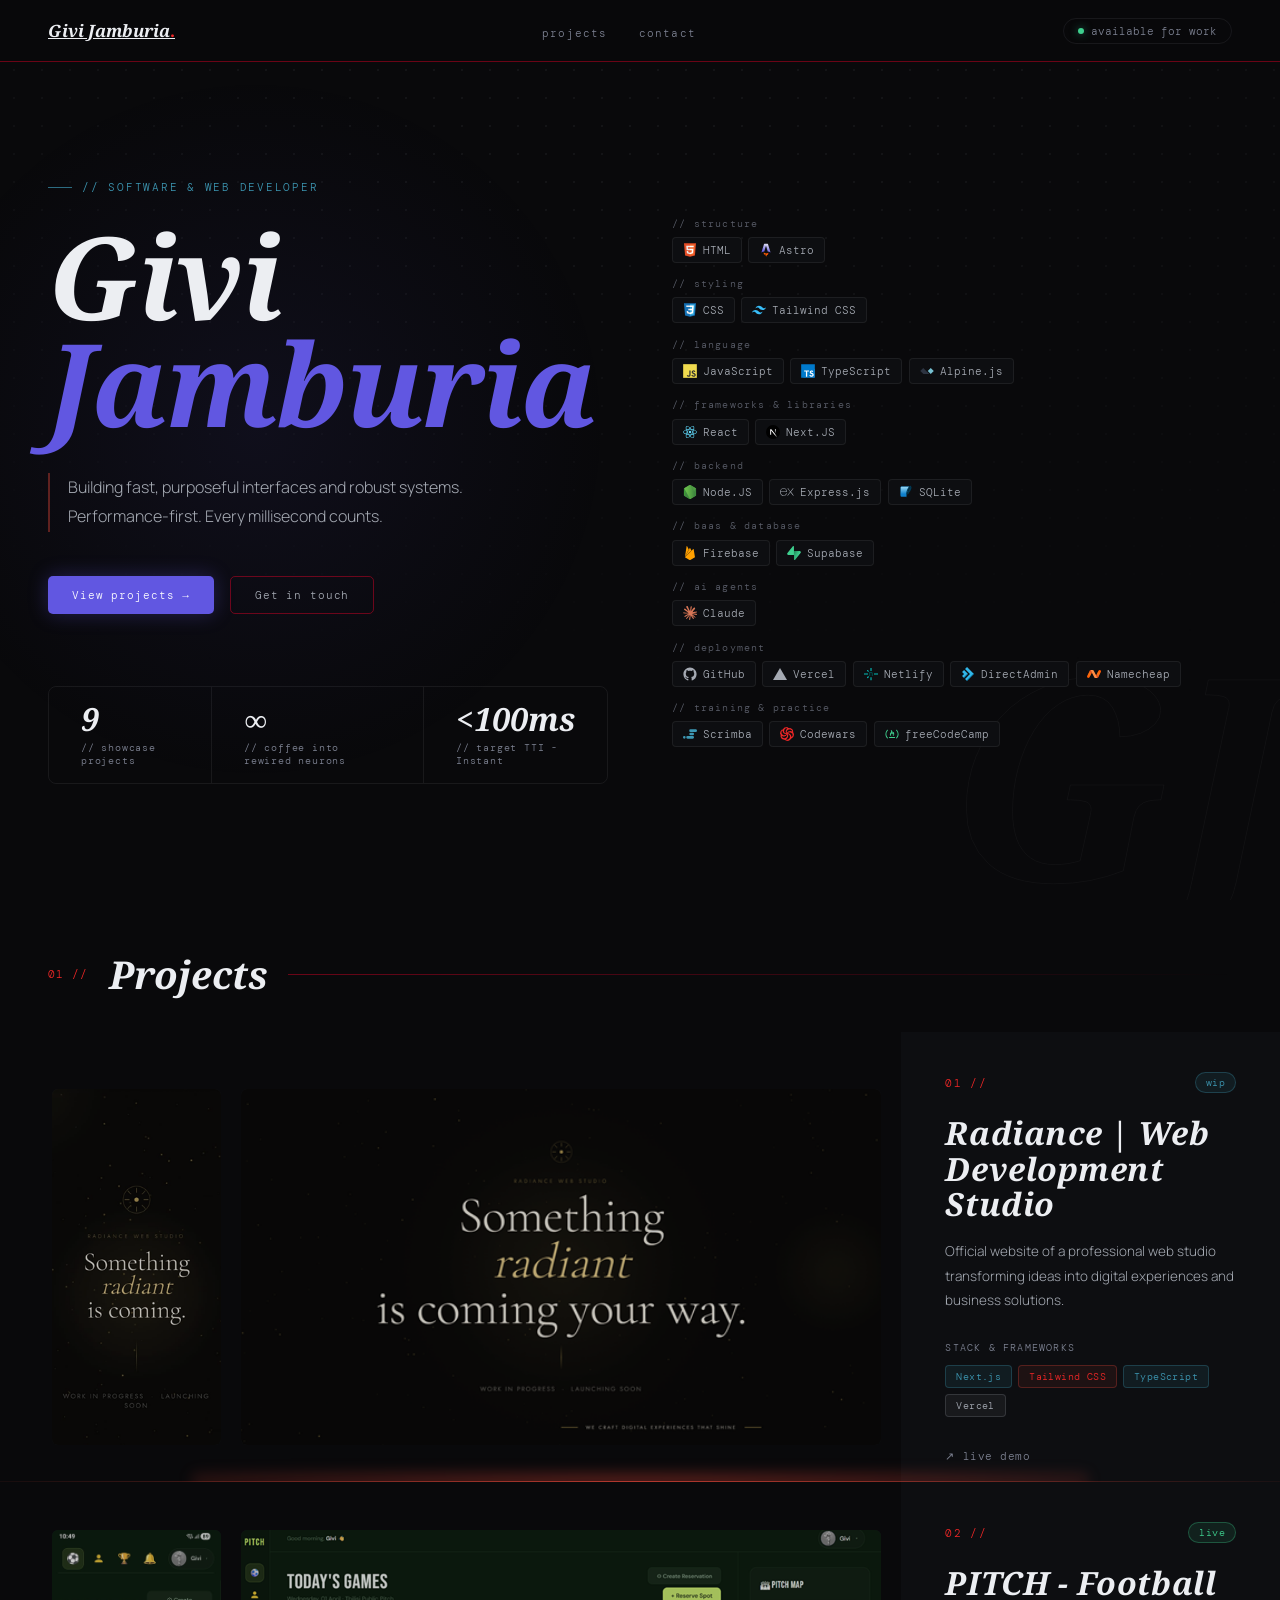
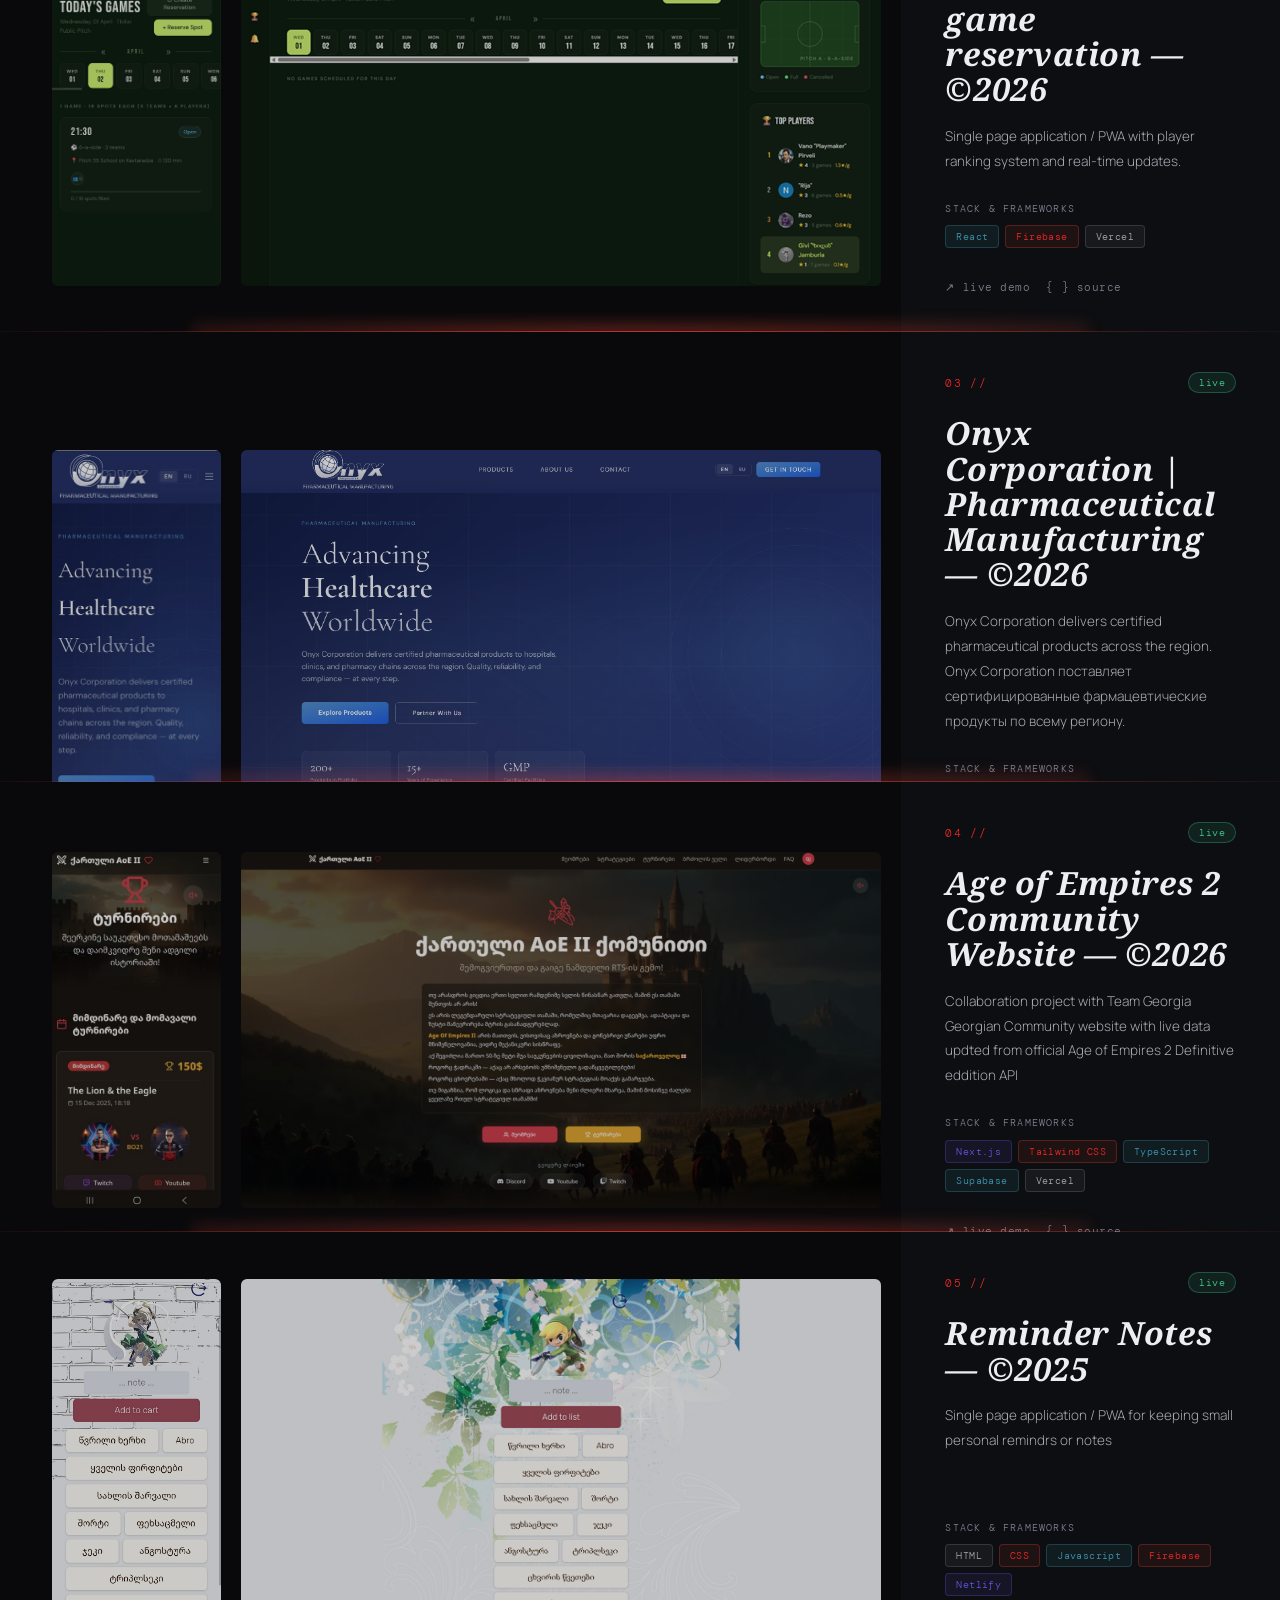
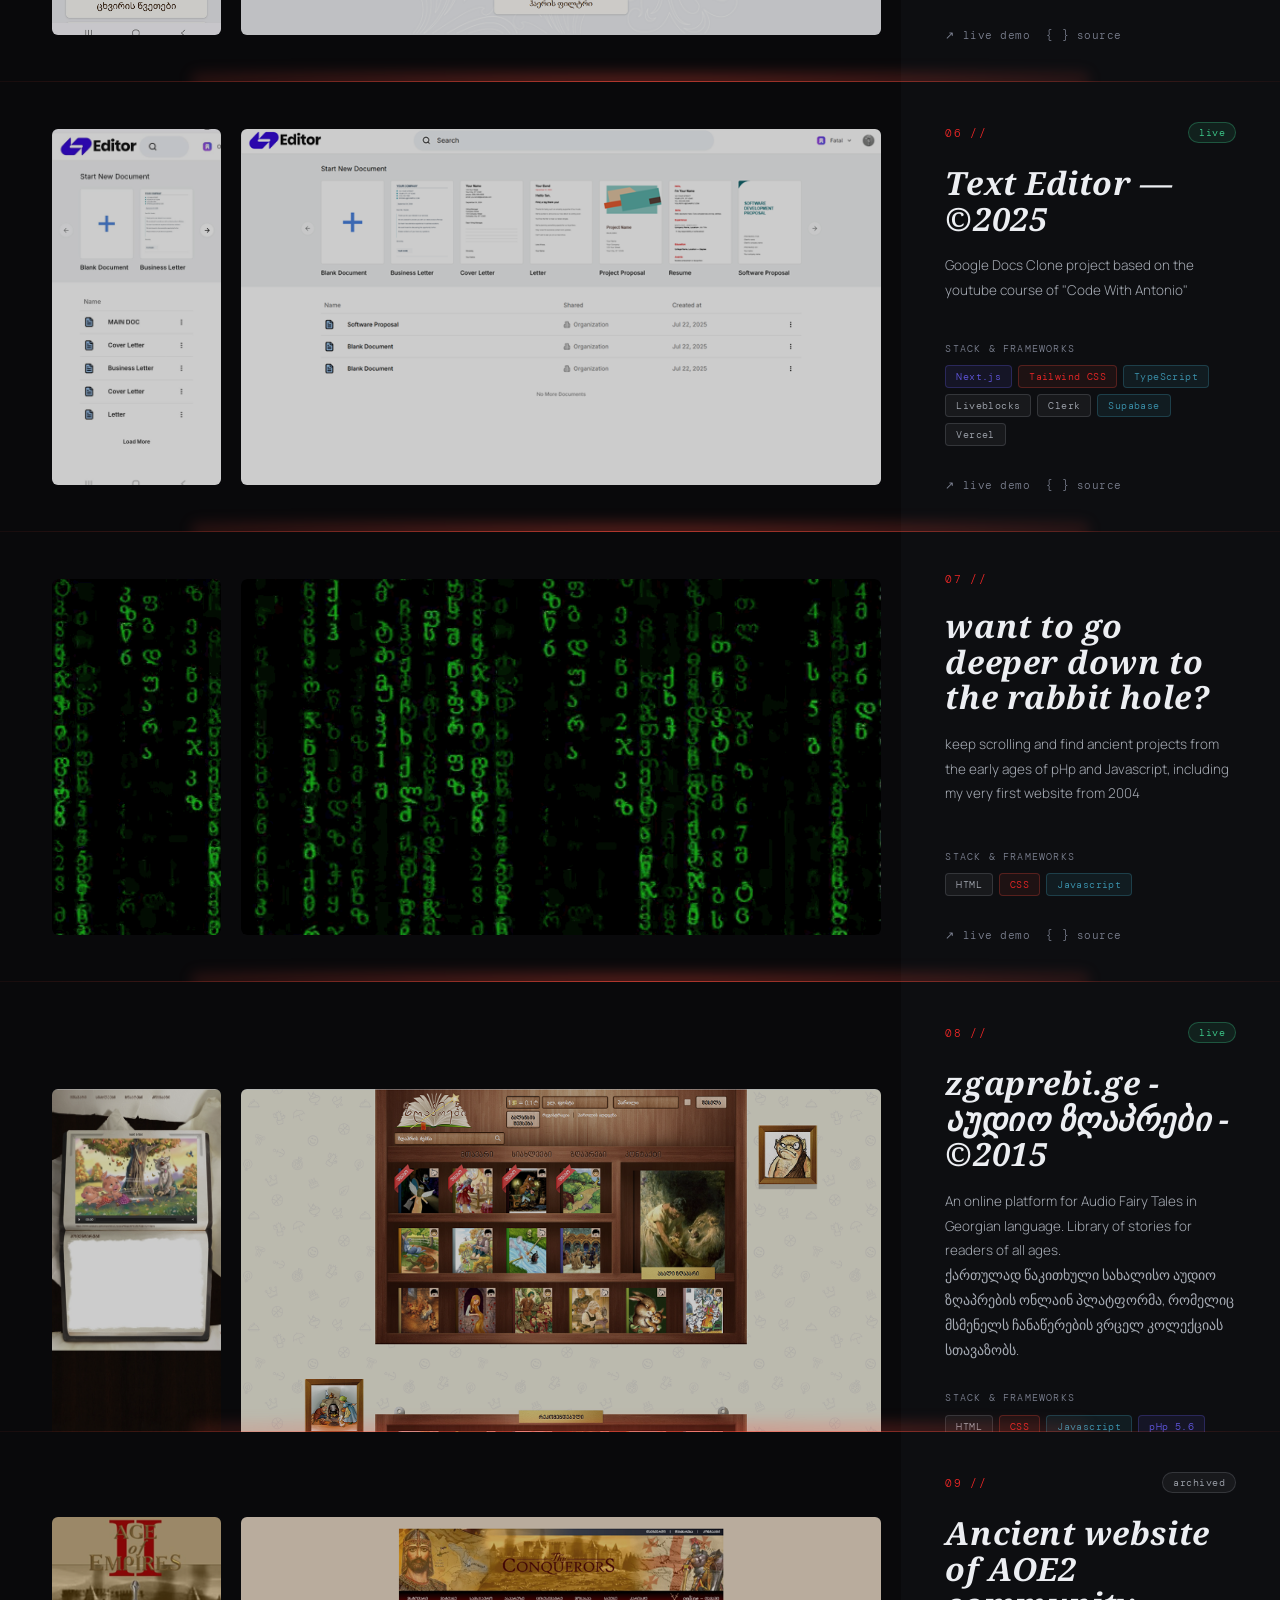
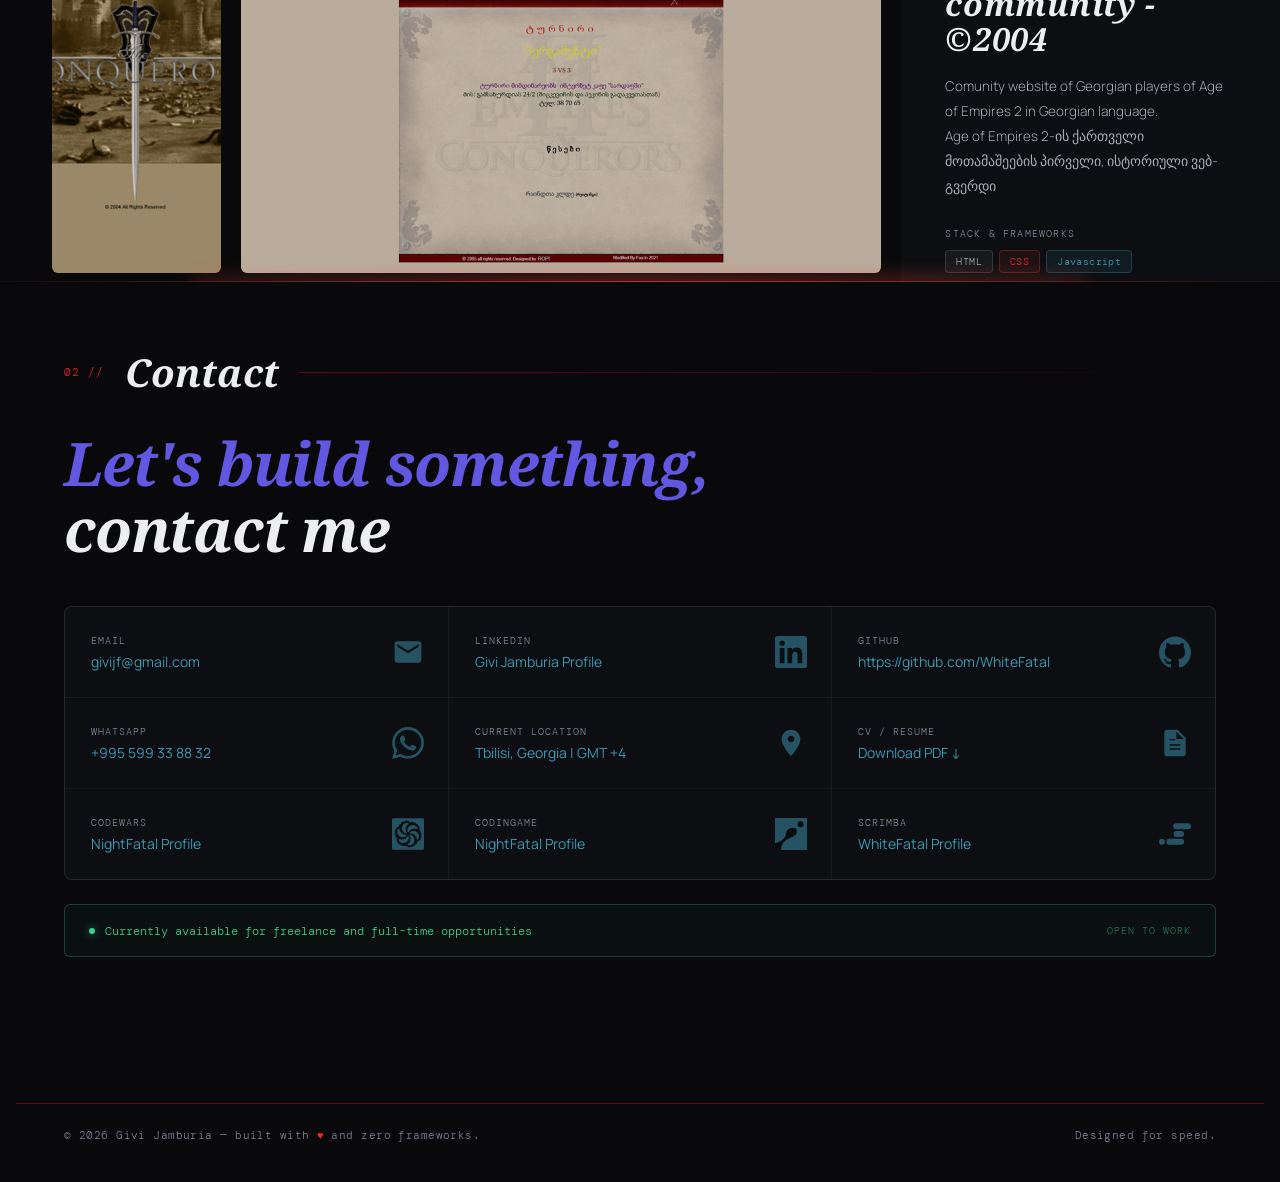
==== index.html @ eef5ac4a "Fix: change CV .PDF download link" ====
<!doctype html>
<html lang="en">
  <head>
    <meta charset="UTF-8" />
    <meta name="viewport" content="width=device-width, initial-scale=1.0" />
    <title>Givi Jamburia — Developer</title>
    <link rel="icon" href="icons/favicon.png?v=2" type="image/png" />
    <link rel="preconnect" href="https://fonts.googleapis.com" />
    <link rel="preconnect" href="https://fonts.gstatic.com" crossorigin />
    <link
      href="https://fonts.googleapis.com/css2?family=Droid+Serif:ital,wght@0,700;1,700&family=Manrope:wght@300;400;500&family=DM+Mono:wght@400;500&display=swap"
      rel="stylesheet"
    />
    <link rel="stylesheet" href="base.css" />
    <link rel="stylesheet" href="layout.css" />
    <link rel="stylesheet" href="projects.css" />
    <link rel="stylesheet" href="skills.css" />
    <script src="index.js" defer></script>
  </head>
  <body>
    <!-- ─── NAV ──────────────────────────────────────────── -->
    <nav>
      <a href="#" class="nav-logo">Givi Jamburia<em>.</em></a>
      <ul>
        <li><a href="#projects">projects</a></li>
        <li><a href="#contact">contact</a></li>
      </ul>
      <div class="nav-pill">
        <div class="dot"></div>
        available for work
      </div>
    </nav>

    <!-- ─── HERO ─────────────────────────────────────────── -->
    <div class="hero">
      <div class="hero-bg-text" aria-hidden="true">GJ</div>

      <!-- Left column: all original hero content unchanged -->
      <div class="hero-content">
        <p class="hero-eyebrow">// software &amp; web developer</p>
        <h1 class="hero-name">
          Givi<br /><span class="hero-name-line2">Jamburia</span>
        </h1>
        <p class="hero-sub">
          Building fast, purposeful interfaces and robust systems.<br />Performance-first.
          Every millisecond counts.
        </p>
        <div class="hero-actions">
          <a href="#projects" class="btn btn-primary">View projects →</a>
          <a href="#contact" class="btn btn-outline">Get in touch</a>
        </div>
        <div class="hero-metrics">
          <div class="metric-item">
            <div class="metric-val" id="proj-count">0</div>
            <div class="metric-lbl">// showcase projects</div>
          </div>
          <div class="metric-item">
            <div class="metric-val">∞</div>
            <div class="metric-lbl">// coffee into rewired neurons</div>
          </div>
          <div class="metric-item">
            <div class="metric-val">&lt;100ms</div>
            <div class="metric-lbl">// target TTI - Instant</div>
          </div>
        </div>
      </div>

      <!-- ─── HERO SKILLS PANEL ────────────────────────────── -->
      <!-- Right column on desktop, below hero-content on mobile -->
      <div class="hero-skills" aria-label="Tech stack">
        <!-- Structure -->
        <div class="skills-group">
          <span class="skills-group-label">// structure</span>
          <div class="skills-row">
            <a
              href="https://developer.mozilla.org/en-US/docs/Web/HTML"
              target="_blank"
              class="skill-tag"
            >
              <img
                src="icons/skills/html5-original.svg"
                alt="HTML"
                class="skill-icon"
              />HTML
            </a>
            <a href="https://astro.build" target="_blank" class="skill-tag">
              <img
                src="icons/skills/astro-original.svg"
                alt="Astro"
                class="skill-icon"
              />Astro
            </a>
          </div>
        </div>

        <!-- Styling -->
        <div class="skills-group">
          <span class="skills-group-label">// styling</span>
          <div class="skills-row">
            <a
              href="https://developer.mozilla.org/en-US/docs/Web/CSS"
              target="_blank"
              class="skill-tag"
            >
              <img
                src="icons/skills/css3-original.svg"
                alt="CSS"
                class="skill-icon"
              />CSS
            </a>
            <a href="https://tailwindcss.com" target="_blank" class="skill-tag">
              <img
                src="icons/skills/tailwindcss-original.svg"
                alt="Tailwind CSS"
                class="skill-icon"
              />Tailwind CSS
            </a>
          </div>
        </div>

        <!-- Language -->
        <div class="skills-group">
          <span class="skills-group-label">// language</span>
          <div class="skills-row">
            <a
              href="https://developer.mozilla.org/en-US/docs/Web/JavaScript"
              target="_blank"
              class="skill-tag"
            >
              <img
                src="icons/skills/javascript-original.svg"
                alt="JavaScript"
                class="skill-icon"
              />JavaScript
            </a>
            <a
              href="https://www.typescriptlang.org"
              target="_blank"
              class="skill-tag"
            >
              <img
                src="icons/skills/typescript-original.svg"
                alt="TypeScript"
                class="skill-icon"
              />TypeScript
            </a>
            <a href="https://alpinejs.dev" target="_blank" class="skill-tag">
              <img
                src="icons/skills/alpinejs-original.svg"
                alt="Alpine.js"
                class="skill-icon"
              />Alpine.js
            </a>
          </div>
        </div>

        <!-- Frameworks & Libraries -->
        <div class="skills-group">
          <span class="skills-group-label">// frameworks &amp; libraries</span>
          <div class="skills-row">
            <a href="https://react.dev" target="_blank" class="skill-tag">
              <img
                src="icons/skills/react-original.svg"
                alt="React"
                class="skill-icon"
              />React
            </a>
            <a href="https://nextjs.org" target="_blank" class="skill-tag">
              <img
                src="icons/skills/nextjs-original.svg"
                alt="Next.JS"
                class="skill-icon"
              />Next.JS
            </a>
          </div>
        </div>

        <!-- Backend -->
        <div class="skills-group">
          <span class="skills-group-label">// backend</span>
          <div class="skills-row">
            <a href="https://nodejs.org" target="_blank" class="skill-tag">
              <img
                src="icons/skills/nodejs-original.svg"
                alt="Node.JS"
                class="skill-icon"
              />Node.JS
            </a>
            <a href="https://expressjs.com" target="_blank" class="skill-tag">
              <img
                src="icons/skills/express-original.svg"
                alt="Express.js"
                class="skill-icon"
              />Express.js
            </a>
            <a
              href="https://sqlite.org/index.html"
              target="_blank"
              class="skill-tag"
            >
              <img
                src="icons/skills/sqlite-original.svg"
                alt="SQLite"
                class="skill-icon"
              />SQLite
            </a>
          </div>
        </div>

        <!-- BaaS / Database -->
        <div class="skills-group">
          <span class="skills-group-label">// baas &amp; database</span>
          <div class="skills-row">
            <a
              href="https://firebase.google.com"
              target="_blank"
              class="skill-tag"
            >
              <img
                src="icons/skills/firebase-plain.svg"
                alt="Firebase"
                class="skill-icon"
              />Firebase
            </a>
            <a href="https://supabase.com" target="_blank" class="skill-tag">
              <img
                src="icons/skills/supabase-original.svg"
                alt="Supabase"
                class="skill-icon"
              />Supabase
            </a>
          </div>
        </div>

        <!-- AI Agents -->
        <div class="skills-group">
          <span class="skills-group-label">// ai agents</span>
          <div class="skills-row">
            <a
              href="https://www.anthropic.com/claude"
              target="_blank"
              class="skill-tag"
            >
              <img
                src="icons/skills/claude-original.svg"
                alt="Claude"
                class="skill-icon"
              />Claude
            </a>
          </div>
        </div>

        <!-- Deployment -->
        <div class="skills-group">
          <span class="skills-group-label">// deployment</span>
          <div class="skills-row">
            <a href="https://github.com" target="_blank" class="skill-tag">
              <img
                src="icons/skills/github-original.svg"
                alt="GitHub"
                class="skill-icon"
              />GitHub
            </a>
            <a href="https://vercel.com" target="_blank" class="skill-tag">
              <img
                src="icons/skills/vercel-original.svg"
                alt="Vercel"
                class="skill-icon"
              />Vercel
            </a>
            <a href="https://www.netlify.com" target="_blank" class="skill-tag">
              <img
                src="icons/skills/netlify-original.svg"
                alt="Netlify"
                class="skill-icon"
              />Netlify
            </a>
            <a
              href="https://www.directadmin.com"
              target="_blank"
              class="skill-tag"
            >
              <img
                src="icons/skills/directadmin-original.svg"
                alt="DirectAdmin"
                class="skill-icon"
              />DirectAdmin
            </a>
            <a
              href="https://www.namecheap.com"
              target="_blank"
              class="skill-tag"
            >
              <img
                src="icons/skills/namecheap-original.svg"
                alt="Namecheap"
                class="skill-icon"
              />Namecheap
            </a>
          </div>
        </div>

        <!-- Training & Practice -->
        <div class="skills-group">
          <span class="skills-group-label">// training &amp; practice</span>
          <div class="skills-row">
            <a href="https://scrimba.com" target="_blank" class="skill-tag">
              <img
                src="icons/skills/scrimba-original.svg"
                alt="Scrimba"
                class="skill-icon"
              />Scrimba
            </a>
            <a
              href="https://www.codewars.com"
              target="_blank"
              class="skill-tag"
            >
              <img
                src="icons/skills/codewars-original.svg"
                alt="Codewars"
                class="skill-icon"
              />Codewars
            </a>
            <a
              href="https://www.freecodecamp.org"
              target="_blank"
              class="skill-tag"
            >
              <img
                src="icons/skills/free-code-camp-original.svg"
                alt="freeCodeCamp"
                class="skill-icon"
              />freeCodeCamp
            </a>
          </div>
        </div>
      </div>
      <!-- ─── END HERO SKILLS PANEL ─────────────────────────── -->
    </div>

    <!-- ─── PROJECTS ──────────────────────────────────────── -->
    <section id="projects">
      <div class="section-head reveal">
        <span class="section-idx">01 //</span>
        <h2 class="section-title">Projects</h2>
        <div class="section-rule"></div>
      </div>
      <div id="projects-stack"></div>
    </section>

    <!-- ─── CONTACT ───────────────────────────────────────── -->
    <section id="contact">
      <div class="section-head reveal">
        <span class="section-idx">02 //</span>
        <h2 class="section-title">Contact</h2>
        <div class="section-rule"></div>
      </div>
      <div class="contact-wrap">
        <h3 class="contact-headline reveal">
          <span>Let's build something,</span><br />contact me
        </h3>
        <div class="contact-grid reveal">
          <!-- Email -->
          <a href="mailto:givijf@gmail.com" class="contact-cell">
            <div class="contact-cell-text">
              <span class="contact-cell-lbl">email</span>
              <span class="contact-cell-val">givijf@gmail.com</span>
            </div>
            <img class="contact-cell-icon" src="icons/email.svg" alt="Email" />
          </a>

          <!-- LinkedIn -->
          <a
            href="https://www.linkedin.com/in/givi-jamburia-391405401/"
            target="_blank"
            class="contact-cell"
          >
            <div class="contact-cell-text">
              <span class="contact-cell-lbl">linkedin</span>
              <span class="contact-cell-val">Givi Jamburia Profile</span>
            </div>
            <img
              class="contact-cell-icon"
              src="icons/linkedin.svg"
              alt="LinkedIn"
            />
          </a>

          <!-- GitHub -->
          <a
            href="https://github.com/WhiteFatal"
            target="_blank"
            class="contact-cell"
          >
            <div class="contact-cell-text">
              <span class="contact-cell-lbl">github</span>
              <span class="contact-cell-val"
                >https://github.com/WhiteFatal</span
              >
            </div>
            <img
              class="contact-cell-icon"
              src="icons/github.svg"
              alt="GitHub"
            />
          </a>

          <!-- WhatsApp -->
          <a
            href="https://wa.me/995599338832"
            target="_blank"
            class="contact-cell"
          >
            <div class="contact-cell-text">
              <span class="contact-cell-lbl">whatsapp</span>
              <span class="contact-cell-val">+995 599 33 88 32</span>
            </div>
            <img
              class="contact-cell-icon"
              src="icons/whatsapp.svg"
              alt="WhatsApp"
            />
          </a>

          <!-- Location -->
          <a
            href="https://google.com/maps/place/Tbilisi,+Georgia/"
            target="_blank"
            class="contact-cell"
          >
            <div class="contact-cell-text">
              <span class="contact-cell-lbl">current location</span>
              <span class="contact-cell-val">Tbilisi, Georgia | GMT +4</span>
            </div>
            <img
              class="contact-cell-icon"
              src="icons/location.svg"
              alt="Location"
            />
          </a>

          <!-- CV Document -->
          <a
            href="http://raw.githubusercontent.com/WhiteFatal/resume/main/givi_jamburia_resume.pdf"
            target="_blank"
            class="contact-cell"
          >
            <div class="contact-cell-text">
              <span class="contact-cell-lbl">cv / resume</span>
              <span class="contact-cell-val">Download PDF ↓</span>
            </div>
            <img class="contact-cell-icon" src="icons/document.svg" alt="CV" />
          </a>
          <!-- Codewars -->
          <a
            href="https://www.codewars.com/users/NightFatal"
            target="_blank"
            class="contact-cell"
          >
            <div class="contact-cell-text">
              <span class="contact-cell-lbl">codewars</span>
              <span class="contact-cell-val">NightFatal Profile</span>
            </div>
            <img
              class="contact-cell-icon"
              src="icons/codewars.svg"
              alt="Codewars"
            />
          </a>

          <!-- CodinGame -->
          <a
            href="https://www.codingame.com/profile/ba86be0dd0a3f672a965a2a5d9ec02c61770944"
            target="_blank"
            class="contact-cell"
          >
            <div class="contact-cell-text">
              <span class="contact-cell-lbl">codingame</span>
              <span class="contact-cell-val">NightFatal Profile</span>
            </div>
            <img
              class="contact-cell-icon"
              src="icons/codingame.svg"
              alt="CodinGame"
            />
          </a>
          <!-- Scrimba -->
          <a
            href="https://scrimba.com/@WhiteFatal"
            target="_blank"
            class="contact-cell"
          >
            <div class="contact-cell-text">
              <span class="contact-cell-lbl">scrimba</span>
              <span class="contact-cell-val">WhiteFatal Profile</span>
            </div>
            <img class="contact-cell-icon" src="icons/scrimba.svg" alt="CV" />
          </a>
        </div>
        <div class="availability reveal">
          <div class="availability-left">
            <div class="dot"></div>
            Currently available for freelance and full-time opportunities
          </div>
          <div class="availability-right">Open to work</div>
        </div>
      </div>

      <footer>
        <p>© 2026 Givi Jamburia — built with <em>♥</em> and zero frameworks.</p>
        <p>Designed for speed.</p>
      </footer>
    </section>

    <script
      data-cfasync="false"
      src="/cdn-cgi/scripts/5c5dd728/cloudflare-static/email-decode.min.js"
    ></script>
  </body>
</html>
---- base.css ----
/* ─── RESET ─────────────────────────────────────────── */
*, *::before, *::after { box-sizing: border-box; margin: 0; padding: 0; }

/* ─── TOKENS ─────────────────────────────────────────── */
:root {
  --bg:          #09090b;
  --bg-card:     #0d0e11;
  --bg-elevated: #111318;
  --silver:      #A5AAB3;
  --blue:        #3D98B4;
  --violet:      #6157E1;
  --red:         #f12727;
  --border-red:  rgba(255, 0, 43, 0.4);
  --border-dim:  rgba(165, 170, 179, 0.1);
  --text:        #ECEEF2;
  --text-muted:  #7E8393;
  --text-soft:   #A5AAB3;
  --sans:        'Manrope', sans-serif;
  --serif:       'Droid Serif', serif;
  --mono:        'DM Mono', monospace;
}

/* ─── BASE ───────────────────────────────────────────── */
html {
  scroll-snap-type: y mandatory;
  scroll-behavior: smooth;
}

body {
  background: var(--bg);
  color: var(--text);
  font-family: var(--sans);
  font-weight: 300;
  overflow-x: hidden;
}

/* ─── DOT-GRID TEXTURE ───────────────────────────────── */
body::before {
  content: '';
  position: fixed;
  inset: 0;
  background-image: radial-gradient(circle, rgba(165,170,179,0.07) 1px, transparent 1px);
  background-size: 28px 28px;
  pointer-events: none;
  z-index: 0;
  mask-image: radial-gradient(ellipse 100% 80% at 50% 0%, black 30%, transparent 100%);
  -webkit-mask-image: radial-gradient(ellipse 100% 80% at 50% 0%, black 30%, transparent 100%);
}

/* ─── BLINK DOT ──────────────────────────────────────── */
/* Shared by nav-pill and availability section */
.dot {
  width: 6px;
  height: 6px;
  border-radius: 50%;
  background: #3ecf8e;
  flex-shrink: 0;
  box-shadow: 0 0 8px rgba(62, 207, 142, 0.6);
  animation: blink 2.4s ease-in-out infinite;
}
@keyframes blink {
  0%, 100% { opacity: 1; box-shadow: 0 0 8px rgba(62, 207, 142, 0.6); }
  50%       { opacity: 0.25; box-shadow: none; }
}

/* ─── KEYFRAMES ──────────────────────────────────────── */
@keyframes up {
  from { opacity: 0; transform: translateY(22px); }
  to   { opacity: 1; transform: translateY(0); }
}

/* ─── REVEAL ANIMATION ───────────────────────────────── */
/* Triggered by IntersectionObserver in index.js */
.reveal {
  opacity: 0;
  transform: translateY(20px);
  transition: opacity 0.5s ease, transform 0.5s ease;
}
.reveal.in {
  opacity: 1;
  transform: translateY(0);
}
---- layout.css ----
/* ─── NAV ────────────────────────────────────────────── */
nav {
  position: fixed;
  top: 0; left: 0; right: 0;
  z-index: 200;
  display: flex;
  align-items: center;
  justify-content: space-between;
  padding: 1.1rem 3rem;
  border-bottom: 1px solid var(--border-red);
  background: rgba(9, 9, 11, 0.88);
  backdrop-filter: blur(18px);
  -webkit-backdrop-filter: blur(18px);
}

.nav-logo {
  font-family: var(--serif);
  font-size: 17px;
  font-weight: 700;
  font-style: italic;
  color: var(--text);
}
.nav-logo em {
  color: var(--red);
  font-style: normal;
}
nav ul {
  display: flex;
  gap: 2rem;
  list-style: none;
}
nav ul a {
  font-family: var(--mono);
  font-size: 11px;
  color: var(--text-muted);
  text-decoration: none;
  letter-spacing: 0.1em;
  transition: color 0.2s;
  position: relative;
  padding-bottom: 3px;
}
nav ul a::after {
  content: '';
  position: absolute;
  bottom: 0; left: 0;
  width: 100%; height: 1px;
  background: var(--blue);
  transform: scaleX(0);
  transform-origin: left;
  transition: transform 0.25s ease;
}
nav ul a:hover { color: var(--blue); }
nav ul a:hover::after { transform: scaleX(1); }

.nav-pill {
  display: flex;
  align-items: center;
  gap: 7px;
  font-family: var(--mono);
  font-size: 11px;
  color: var(--text-muted);
  border: 1px solid var(--border-dim);
  border-radius: 20px;
  padding: 5px 14px;
}

/* ─── HERO ───────────────────────────────────────────── */
.hero {
  position: relative;
  height: 100vh;
  scroll-snap-align: start;
  scroll-snap-stop: always;
  display: flex;
  flex-direction: column;
  justify-content: center;
  padding: 0 3rem;
  padding-top: 4rem;
  overflow: hidden;
  z-index: 1;
}

/* Violet ambient glow */
.hero::after {
  content: '';
  position: absolute;
  top: 5%; left: -10%;
  width: 60vw; height: 60vw;
  background: radial-gradient(ellipse at center, rgba(97,87,225,0.08) 0%, transparent 65%);
  pointer-events: none;
  z-index: 0;
}
.hero > * { position: relative; z-index: 1; }

.hero-bg-text {
  position: absolute;
  bottom: -0.05em;
  right: -0.02em;
  font-family: var(--serif);
  font-size: clamp(8rem, 22vw, 22rem);
  font-weight: 700;
  font-style: italic;
  color: transparent;
  -webkit-text-stroke: 1px rgba(255, 255, 255, 0.035);
  pointer-events: none;
  user-select: none;
  line-height: 1;
  white-space: nowrap;
  z-index: 0;
}

.hero-eyebrow {
  font-family: var(--mono);
  font-size: 11px;
  color: var(--blue);
  letter-spacing: 0.16em;
  text-transform: uppercase;
  margin-bottom: 1.75rem;
  opacity: 0;
  animation: up 0.7s 0.1s forwards;
  display: flex;
  align-items: center;
  gap: 10px;
}
.hero-eyebrow::before {
  content: '';
  display: inline-block;
  width: 24px; height: 1px;
  background: var(--blue);
  opacity: 0.7;
}

.hero-name {
  font-family: var(--serif);
  font-size: clamp(3.5rem, 9vw, 8rem);
  font-weight: 700;
  font-style: italic;
  line-height: 0.93;
  letter-spacing: -0.02em;
  opacity: 0;
  animation: up 0.7s 0.22s forwards;
}
.hero-name-line2 { color: var(--violet); }

.hero-sub {
  margin-top: 2.25rem;
  font-size: clamp(0.88rem, 1.4vw, 1rem);
  color: var(--text-soft);
  max-width: 480px;
  line-height: 1.85;
  font-weight: 300;
  opacity: 0;
  animation: up 0.7s 0.36s forwards;
  border-left: 2px solid rgba(255,77,61,0.35);
  padding-left: 1.1rem;
}

.hero-actions {
  margin-top: 2.75rem;
  display: flex;
  gap: 1rem;
  flex-wrap: wrap;
  opacity: 0;
  animation: up 0.7s 0.48s forwards;
}

.hero-metrics {
  margin-top: 4.5rem;
  display: flex;
  opacity: 0;
  animation: up 0.7s 0.6s forwards;
  border: 1px solid var(--border-dim);
  border-radius: 8px;
  overflow: hidden;
  width: fit-content;
}
.metric-item {
  padding: 1rem 2rem;
  border-right: 1px solid var(--border-dim);
}
.metric-item:last-child { border-right: none; }
.metric-val {
  font-family: var(--serif);
  font-size: 2rem;
  font-weight: 700;
  font-style: italic;
  color: var(--text);
  line-height: 1;
}
.metric-lbl {
  font-family: var(--mono);
  font-size: 10px;
  color: var(--text-muted);
  margin-top: 6px;
  letter-spacing: 0.08em;
}

/* ─── BUTTONS ────────────────────────────────────────── */
.btn {
  font-family: var(--mono);
  font-size: 11px;
  letter-spacing: 0.08em;
  padding: 11px 24px;
  border-radius: 5px;
  text-decoration: none;
  cursor: pointer;
  transition: all 0.22s;
  display: inline-flex;
  align-items: center;
  gap: 6px;
  border: none;
}
.btn-primary {
  background: var(--violet);
  color: #fff;
  box-shadow: 0 0 20px rgba(97,87,225,0.3);
}
.btn-primary:hover {
  background: #7068f0;
  transform: translateY(-2px);
  box-shadow: 0 6px 28px rgba(97,87,225,0.45);
}
.btn-outline {
  background: transparent;
  color: var(--text-soft);
  border: 1px solid var(--border-red);
}
.btn-outline:hover {
  color: var(--text);
  border-color: var(--red);
  background: rgba(255,77,61,0.05);
}

/* ─── SECTION HEADER ─────────────────────────────────── */
/* Shared by both Projects and Contact sections */
.section-head {
  display: flex;
  align-items: center;
  gap: 1.25rem;
  padding: 3rem 3rem 2rem;
}
.section-idx {
  font-family: var(--mono);
  font-size: 11px;
  color: var(--red);
  letter-spacing: 0.1em;
}
.section-title {
  font-family: var(--serif);
  font-size: clamp(1.6rem, 3vw, 2.4rem);
  font-weight: 700;
  font-style: italic;
  color: var(--text);
}
.section-rule {
  flex: 1;
  height: 1px;
  background: linear-gradient(to right, var(--border-red), transparent);
}

/* ─── CONTACT ────────────────────────────────────────── */
#contact {
  scroll-snap-align: start;
  scroll-snap-stop: always;
  min-height: 100vh;
  display: flex;
  flex-direction: column;
  justify-content: center;
  padding: 1rem;
}

.contact-wrap { padding: 0 3rem 4rem; }

.contact-headline {
  font-family: var(--serif);
  font-size: clamp(2rem, 5vw, 3.75rem);
  font-weight: 700;
  font-style: italic;
  color: var(--text);
  line-height: 1.1;
  letter-spacing: -0.02em;
  margin-bottom: 2.75rem;
}
.contact-headline span { color: var(--violet); }

/* Contact grid — 3 columns on desktop, 2 on tablet, 1 on mobile.
   Each cell is a self-contained card: label on top, value below.
   Hover: left border accent slides in, value brightens. */
.contact-grid {
  display: grid;
  grid-template-columns: repeat(3, 1fr);
  gap: 1px;
  background: var(--border-dim);
  border: 1px solid var(--border-dim);
  border-radius: 8px;
  overflow: hidden;
  margin-bottom: 1.5rem;
}
.contact-cell {
  background: var(--bg-card);
  display: flex;
  flex-direction: row;
  align-items: center;
  padding: 1.25rem 1.5rem;
  text-decoration: none;
  position: relative;
  overflow: hidden;
  min-height: 90px;
  border-left: 2px solid transparent;
  transition: background 0.22s, border-color 0.22s;
}
.contact-cell:hover {
  background: var(--bg-elevated);
  border-left-color: var(--blue);
}
.contact-cell-text {
  display: flex;
  flex-direction: column;
  flex: 1;
}
.contact-cell-icon {
  width: 32px;
  height: 32px;
  flex-shrink: 0;
  margin-left: 1.25rem;
  opacity: 0.5;
  transition: opacity 0.22s;
}
/* Inline SVG icons — currentColor picks up the blue */
.contact-cell-icon:not([src]) {
  color: var(--blue);
}
.contact-cell:hover .contact-cell-icon { opacity: 1; }
.contact-cell:hover .contact-cell-val  { color: var(--text); }
.contact-cell:hover .contact-cell-lbl  { color: var(--silver); }

.contact-cell-lbl {
  font-family: var(--mono);
  font-size: 10px;
  color: var(--text-muted);
  letter-spacing: 0.1em;
  text-transform: uppercase;
  margin-bottom: 5px;
  transition: color 0.22s;
}
.contact-cell-val {
  font-size: 14px;
  font-weight: 400;
  color: var(--blue);
  transition: color 0.22s;
}

.availability {
  display: flex;
  align-items: center;
  justify-content: space-between;
  gap: 12px;
  font-family: var(--mono);
  font-size: 12px;
  color: #3ecf8e;
  border: 1px solid rgba(62, 207, 142, 0.25);
  border-radius: 6px;
  padding: 1.1rem 1.5rem;
  width: 100%;
  background: rgba(62, 207, 142, 0.04);
}
.availability-left {
  display: flex;
  align-items: center;
  gap: 10px;
}
.availability-right {
  font-size: 10px;
  letter-spacing: 0.1em;
  text-transform: uppercase;
  color: rgba(62, 207, 142, 0.5);
}

/* ─── FOOTER ─────────────────────────────────────────── */
/* Sits inside the contact snap zone — no separate snap needed */
footer {
  border-top: 1px solid var(--border-red);
  padding: 1.5rem 3rem;
  display: flex;
  align-items: center;
  justify-content: space-between;
  position: relative;
  z-index: 1;
  margin-top: auto;
}
footer p {
  font-family: var(--mono);
  font-size: 11px;
  color: var(--text-muted);
  letter-spacing: 0.04em;
}
footer em { color: var(--red); font-style: normal; }

/* ─── RESPONSIVE ─────────────────────────────────────── */

/* Tablet — 2 columns for contact grid */
@media (max-width: 1024px) and (min-width: 541px) {
  .contact-grid { grid-template-columns: repeat(2, 1fr); }
}

@media (max-width: 860px) {
  nav { padding: 1rem 1.25rem; }
  .nav-pill { display: none; }
  nav ul { gap: 1.25rem; }
  .hero { padding: 0 1.5rem; padding-top: 4rem; }
  .hero-metrics { flex-direction: column; width: 100%; border-radius: 8px; }
  .metric-item { border-right: none; border-bottom: 1px solid var(--border-dim); }
  .metric-item:last-child { border-bottom: none; }
  .section-head { padding: 3rem 1.5rem 1.5rem; }
  .contact-wrap { padding: 0 1.5rem 3rem; }
  #contact { min-height: auto; }
  footer { padding: 1.25rem 1.5rem; flex-direction: column; gap: 0.5rem; text-align: center; }
}

/* Mobile — 1 column for contact grid */
@media (max-width: 540px) {
  .contact-grid { grid-template-columns: 1fr; }
}
---- projects.css ----
/* ─── PROJECT CARDS ──────────────────────────────────── */
/* Single page scroll. Each card is a compact snap target.
   scroll-snap-align: center means the browser centers the
   snapped card in the viewport — neighbors peek above/below. */
#projects-stack {
  display: flex;
  flex-direction: column;
}

.card-viewport {
  scroll-snap-align: center;
  scroll-snap-stop: always;
  flex-shrink: 0;
  width: 100%;
  padding: 0;
  position: relative;
  z-index: 1;
}

.project-card {
  width: 100%;
  height: clamp(340px, 50vh, 600px);
  background: var(--bg-card);
  border: none;
  border-radius: 0;
  display: grid;
  grid-template-columns: auto 1fr;
  overflow: hidden;
  transition: box-shadow 0.3s;
  position: relative;
}
/* Thin gradient line — the visible seam, fades at edges */
.project-card::after {
  content: '';
  position: absolute;
  bottom: 0; left: 0; right: 0;
  height: 1px;
  background: radial-gradient(ellipse 55% 100% at 50% 50%, rgba(255,77,61,0.6) 0%, transparent 100%);
  pointer-events: none;
  z-index: 2;
}
/* Bloom — same center axis as the line, radiates symmetrically above & below */
.project-card::before {
  content: '';
  position: absolute;
  bottom: -10px; left: 15%; right: 15%;
  height: 20px;
  background: radial-gradient(ellipse 80% 100% at 50% 50%, rgba(255,77,61,0.35) 0%, transparent 100%);
  filter: blur(7px);
  pointer-events: none;
  z-index: 2;
}
.project-card:hover {
  box-shadow: inset 0 0 80px rgba(255,77,61,0.04);
}

/* ─── CARD IMAGES ────────────────────────────────────── */
/* Images panel — sized by its content, fills full card height */
.card-images {
  display: flex;
  align-items: center;
  padding: 1.25rem 1.25rem 1.25rem 3.25rem;
  gap: 1.25rem;
  background: var(--bg);
  overflow: hidden;
  height: 100%;
  box-sizing: border-box;
}
.card-images-row {
  display: contents; /* slots become direct flex children of .card-images */
}
.card-img-slot {
  position: relative;
  overflow: hidden;
  border-radius: 6px;
  background: var(--bg-elevated);
  height: calc(clamp(340px, 44vh, 500px) - 2.5rem);
  flex-shrink: 0;
  width: auto;
}
/* Mobile — portrait 9:19 */
.card-img-slot:first-child {
  aspect-ratio: 9 / 19;
}
/* Laptop — landscape 18:10 */
.card-img-slot:last-child {
  aspect-ratio: 18 / 10;
}
.card-img-slot img {
  width: 100%;
  height: 100%;
  object-fit: cover;
  display: block;
  transition: transform 0.6s ease, filter 0.4s ease;
  filter: brightness(0.8) saturate(0.82);
}
.card-img-slot:hover img {
  transform: scale(1.06);
  filter: brightness(1) saturate(1.05);
}
.card-img-placeholder {
  width: 100%;
  height: 100%;
  display: flex;
  align-items: center;
  justify-content: center;
  font-family: var(--mono);
  font-size: 11px;
  color: var(--text-muted);
  letter-spacing: 0.06em;
}

/* ─── CARD INFO ──────────────────────────────────────── */
.card-info {
  padding: 2.5rem 2.75rem;
  display: flex;
  flex-direction: column;
}
.card-top {
  display: flex;
  align-items: center;
  justify-content: space-between;
  margin-bottom: 1.4rem;
}
.card-num {
  font-family: var(--mono);
  font-size: 11px;
  color: var(--red);
  letter-spacing: 0.12em;
}
.card-badge {
  font-family: var(--mono);
  font-size: 10px;
  padding: 3px 10px;
  border-radius: 20px;
  letter-spacing: 0.05em;
}

/* ─── STATUS BADGES ──────────────────────────────────── */
.status-live     { background: rgba(62,207,142,0.1);   color: #3ecf8e;     border: 1px solid rgba(62,207,142,0.3);  }
.status-wip      { background: rgba(61,152,180,0.1);   color: var(--blue); border: 1px solid rgba(61,152,180,0.3);  }
.status-archived { background: rgba(165,170,179,0.07); color: var(--silver); border: 1px solid rgba(165,170,179,0.2); }

.card-title {
  font-family: var(--serif);
  font-size: 2rem;
  font-weight: 700;
  font-style: italic;
  color: var(--text);
  line-height: 1.1;
  margin-bottom: 1.1rem;
}
.card-desc {
  font-size: 13.5px;
  color: var(--text-soft);
  line-height: 1.85;
  font-weight: 300;
  flex: 1;
  margin-bottom: 1.75rem;
}

/* ─── STACK TAGS ─────────────────────────────────────── */
.stack-label {
  font-family: var(--mono);
  font-size: 10px;
  color: var(--text-muted);
  letter-spacing: 0.12em;
  text-transform: uppercase;
  margin-bottom: 0.65rem;
}
.stack-list {
  display: flex;
  flex-wrap: wrap;
  gap: 6px;
  margin-bottom: 2rem;
}
.stack-tag {
  font-family: var(--mono);
  font-size: 10px;
  padding: 4px 10px;
  border-radius: 4px;
  letter-spacing: 0.04em;
}
.tag-blue   { background: rgba(61,152,180,0.1);   color: var(--blue);   border: 1px solid rgba(61,152,180,0.28); }
.tag-violet { background: rgba(97,87,225,0.1);    color: var(--violet); border: 1px solid rgba(97,87,225,0.28);  }
.tag-silver { background: rgba(165,170,179,0.07); color: var(--silver); border: 1px solid rgba(165,170,179,0.2); }
.tag-red    { background: rgba(255,77,61,0.07);   color: var(--red);    border: 1px solid rgba(255,77,61,0.25);  }

/* ─── CARD LINKS ─────────────────────────────────────── */
.card-links { display: flex; gap: 1rem; }
.card-link {
  font-family: var(--mono);
  font-size: 11px;
  color: var(--text-muted);
  text-decoration: none;
  display: flex;
  align-items: center;
  gap: 5px;
  letter-spacing: 0.05em;
  transition: color 0.2s;
}
.card-link:hover { color: var(--blue); }

/* ─── RESPONSIVE ─────────────────────────────────────── */
@media (max-width: 860px) {
  .card-viewport { padding: 0; }
  .project-card { grid-template-columns: 1fr; height: auto; }
  .card-images { padding: 1.25rem; border-right: none; border-bottom: 1px solid var(--border-red); height: 200px; }
}
---- skills.css ----
/* ─── HERO SKILLS PANEL ──────────────────────────────────────────────────────
   Desktop: .hero becomes a 2-column grid.
     Col 1 → .hero-content  (all original hero elements, unchanged)
     Col 2 → .hero-skills   (tech stack panel)
   Mobile: both blocks stack vertically in normal flow.
   Depends on CSS variables defined in base.css.
   ─────────────────────────────────────────────────────────────────────────── */

/* ─── HERO LAYOUT ────────────────────────────────────────────────────────── */
@media (min-width: 861px) {
  .hero {
    display: grid;
    grid-template-columns: 1fr 1fr;
    column-gap: 4rem;
    /* hero-bg-text is position:absolute so it sits outside flow — no issue */
  }

  .hero-content {
    align-self: center;
  }

  .hero-skills {
    align-self: center;
  }
}

/* ─── HERO CONTENT WRAPPER ───────────────────────────────────────────────── */
/* Restores the original flex-column behaviour for the left column */
.hero-content {
  display: flex;
  flex-direction: column;
  /* All children (eyebrow, name, sub, actions, metrics) keep their existing
     margins and animations — nothing inside needs to change */
}

/* ─── SKILLS PANEL ───────────────────────────────────────────────────────── */
.hero-skills {
  display: flex;
  flex-direction: column;
  gap: 0.9rem;
  opacity: 0;
  animation: up 0.7s 0.72s forwards; /* continues the staggered sequence */
}

/* ─── GROUP (one category row) ───────────────────────────────────────────── */
.skills-group {
  display: flex;
  flex-direction: column;
  gap: 0.45rem;
}

/* Category label — matches the // comment style used elsewhere */
.skills-group-label {
  font-family: var(--mono);
  font-size: 10px;
  color: var(--text-muted);
  letter-spacing: 0.12em;
  opacity: 0.7;
}

/* ─── TAG ROW ────────────────────────────────────────────────────────────── */
.skills-row {
  display: flex;
  flex-wrap: wrap;
  gap: 0.4rem;
}

/* ─── INDIVIDUAL SKILL TAG ───────────────────────────────────────────────── */
.skill-tag {
  display: inline-flex;
  align-items: center;
  gap: 6px;
  font-family: var(--mono);
  font-size: 11px;
  color: var(--text-soft);
  background: var(--bg-card);
  border: 1px solid var(--border-dim);
  border-radius: 4px;
  padding: 5px 10px;
  text-decoration: none;
  white-space: nowrap;
  transition: color 0.2s, border-color 0.2s, background 0.2s;
}

.skill-tag:hover {
  color: var(--blue);
  border-color: rgba(99, 179, 237, 0.35);
  background: var(--bg-elevated);
}

/* ─── ICON INSIDE TAG ────────────────────────────────────────────────────── */
.skill-icon {
  width: 14px;
  height: 14px;
  flex-shrink: 0;
  display: block;
}

/* ─── MOBILE ─────────────────────────────────────────────────────────────── */
@media (max-width: 860px) {

  /* Hero is no longer a single snap zone — its children take over */
  .hero {
    height: auto;
    scroll-snap-align: none;
    flex-direction: column;
    padding: 0;
    overflow: visible;
  }

  /* Snap stop 1: name / tagline / actions / metrics */
  .hero-content {
    min-height: 100dvh;            /* dvh accounts for mobile browser chrome */
    scroll-snap-align: start;
    scroll-snap-stop: always;
    padding: 5.5rem 1.5rem 2.5rem; /* 5.5rem top clears the fixed nav */
    justify-content: center;
  }

  /* Snap stop 2: tech-stack panel */
  .hero-skills {
    min-height: 100dvh;
    scroll-snap-align: start;
    scroll-snap-stop: always;
    padding: 5rem 1.5rem 3rem;     /* top pad clears nav again after snap */
    margin-top: 0;
    gap: 0.75rem;
    justify-content: flex-start;
    overflow-y: auto;              /* safety valve if stack is very long */
  }

}
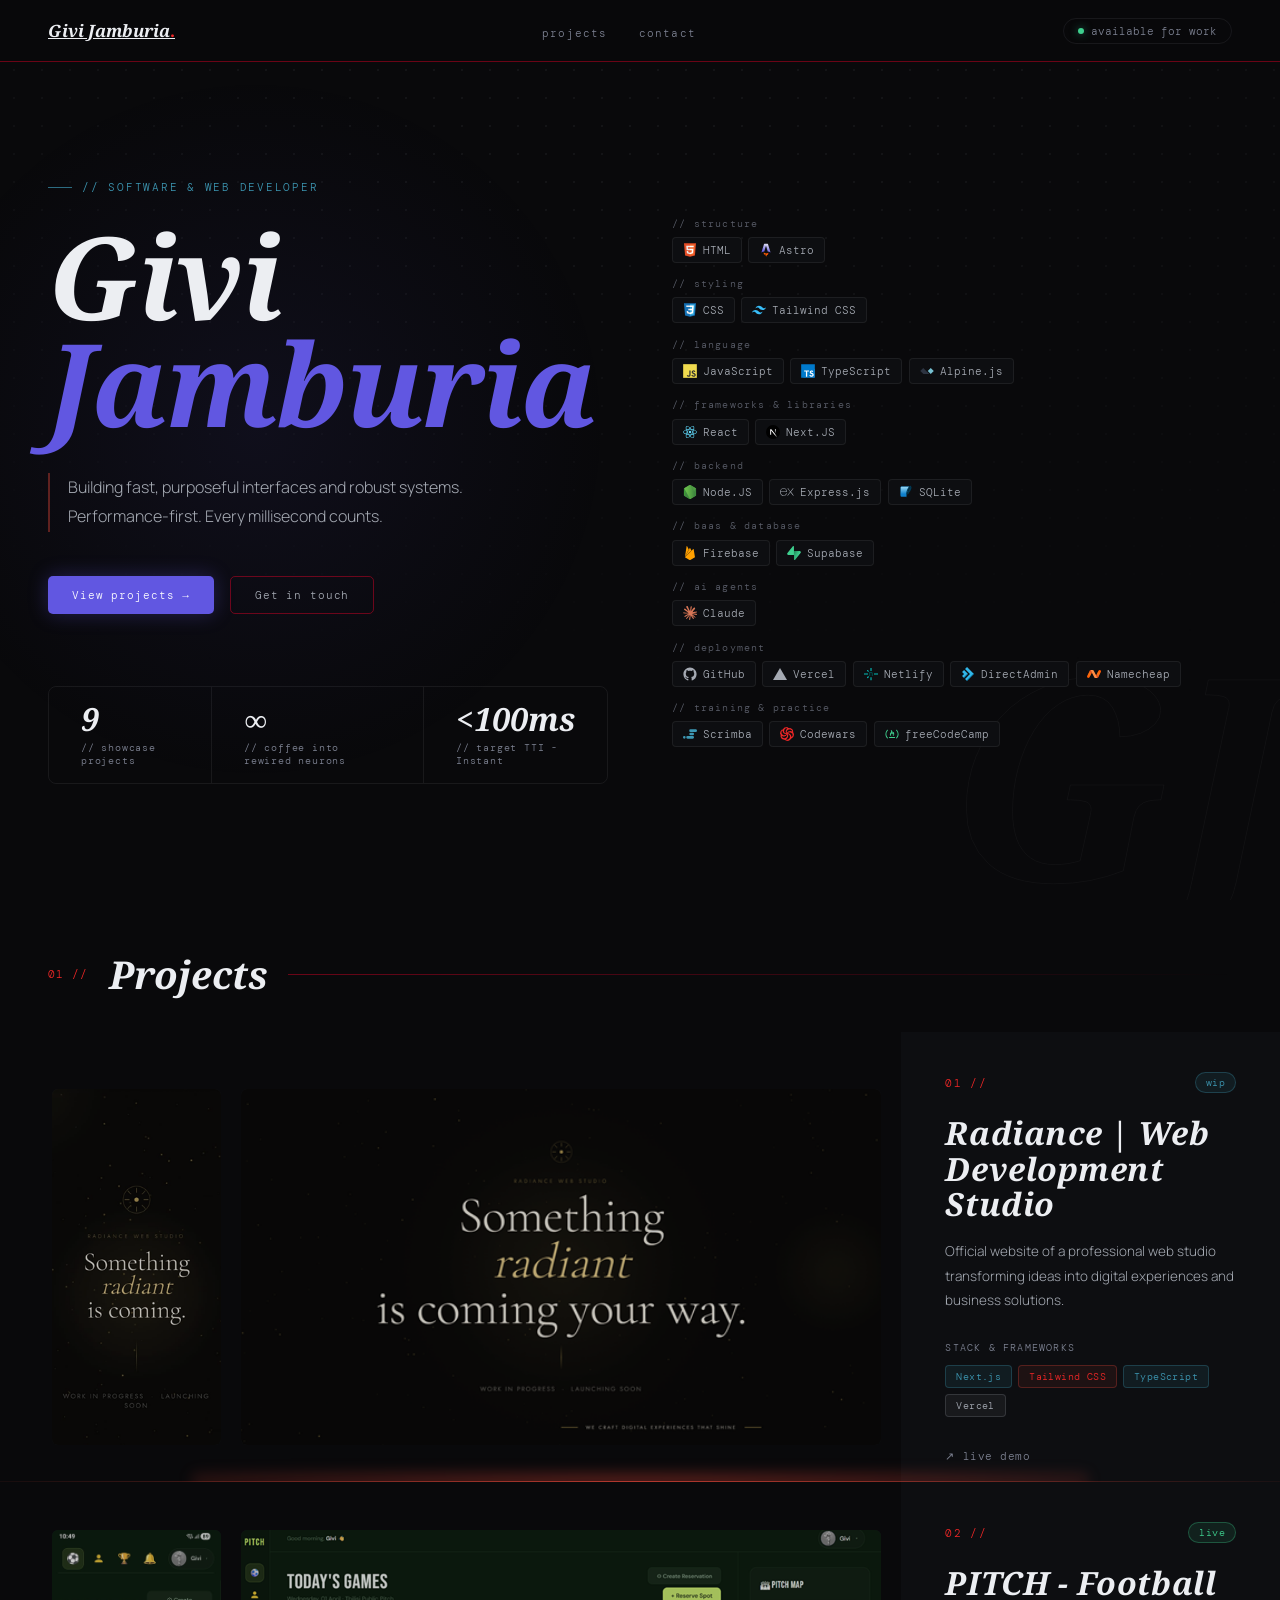
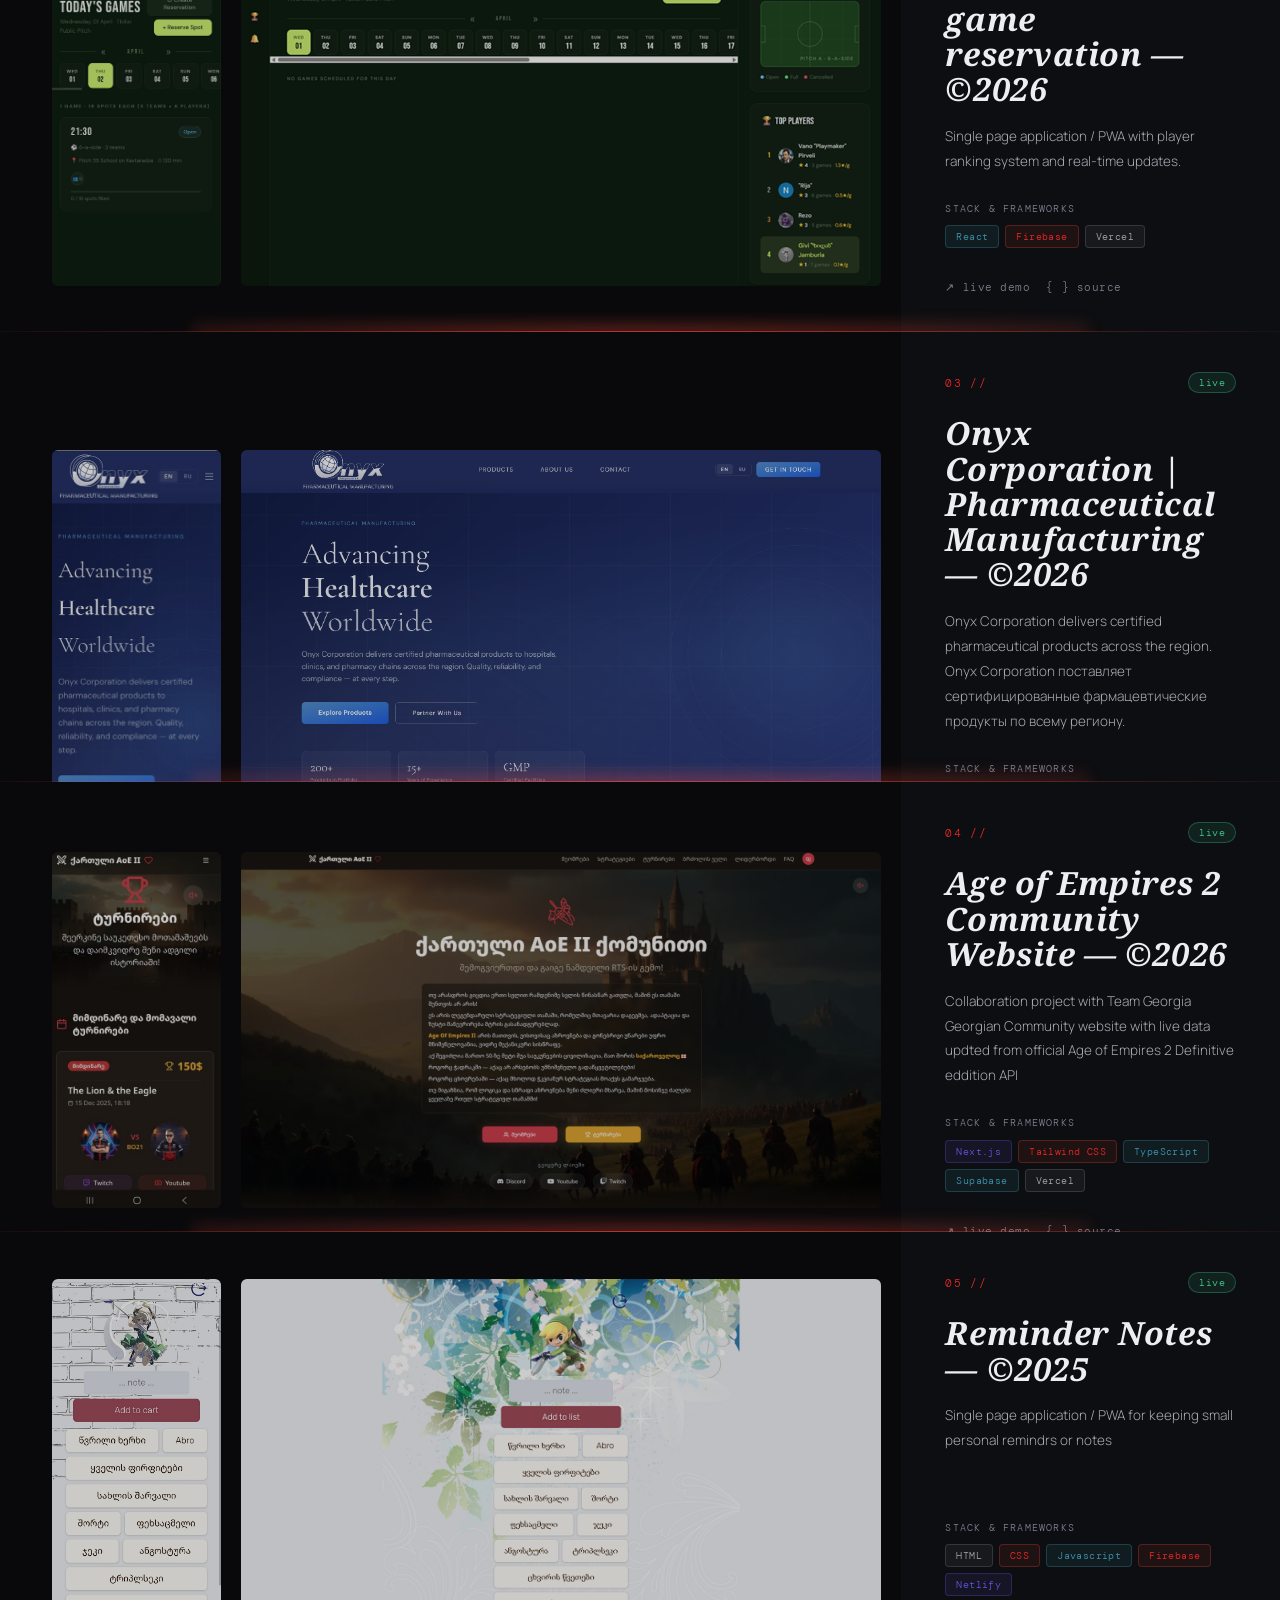
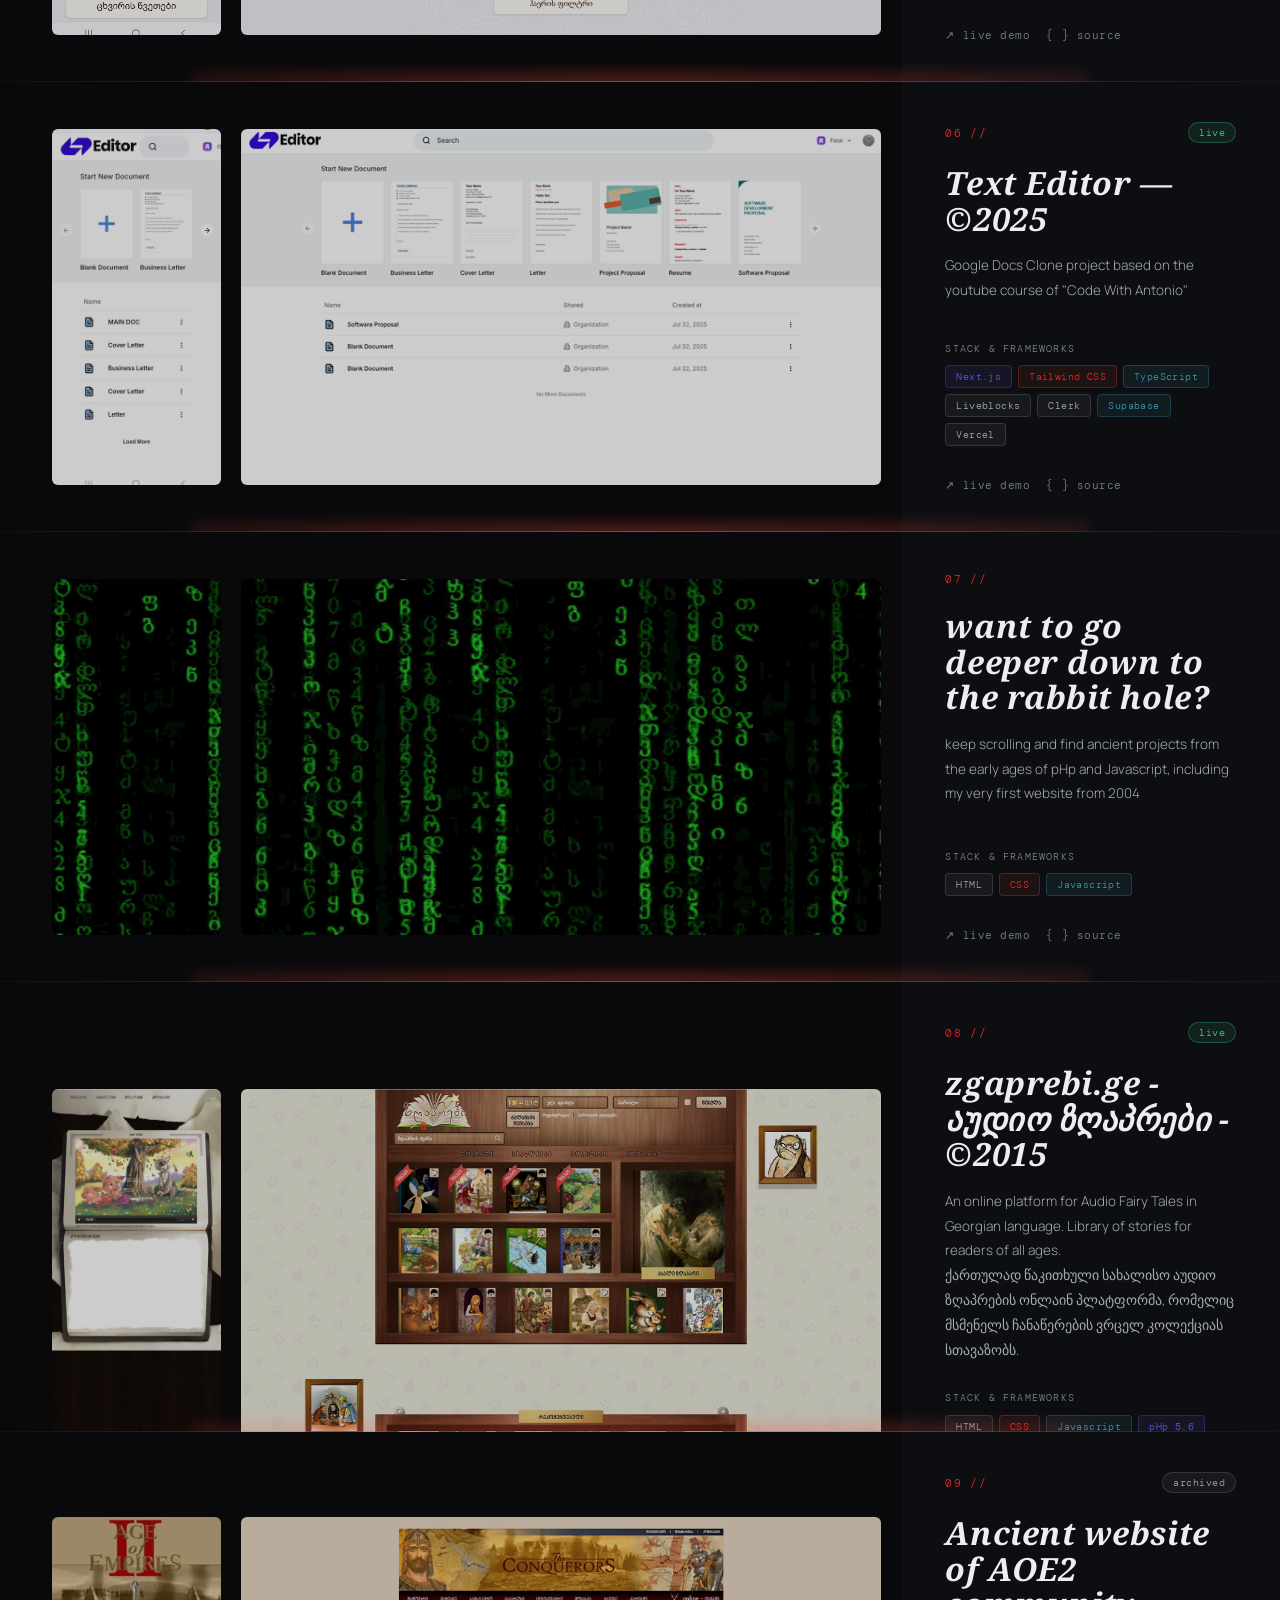
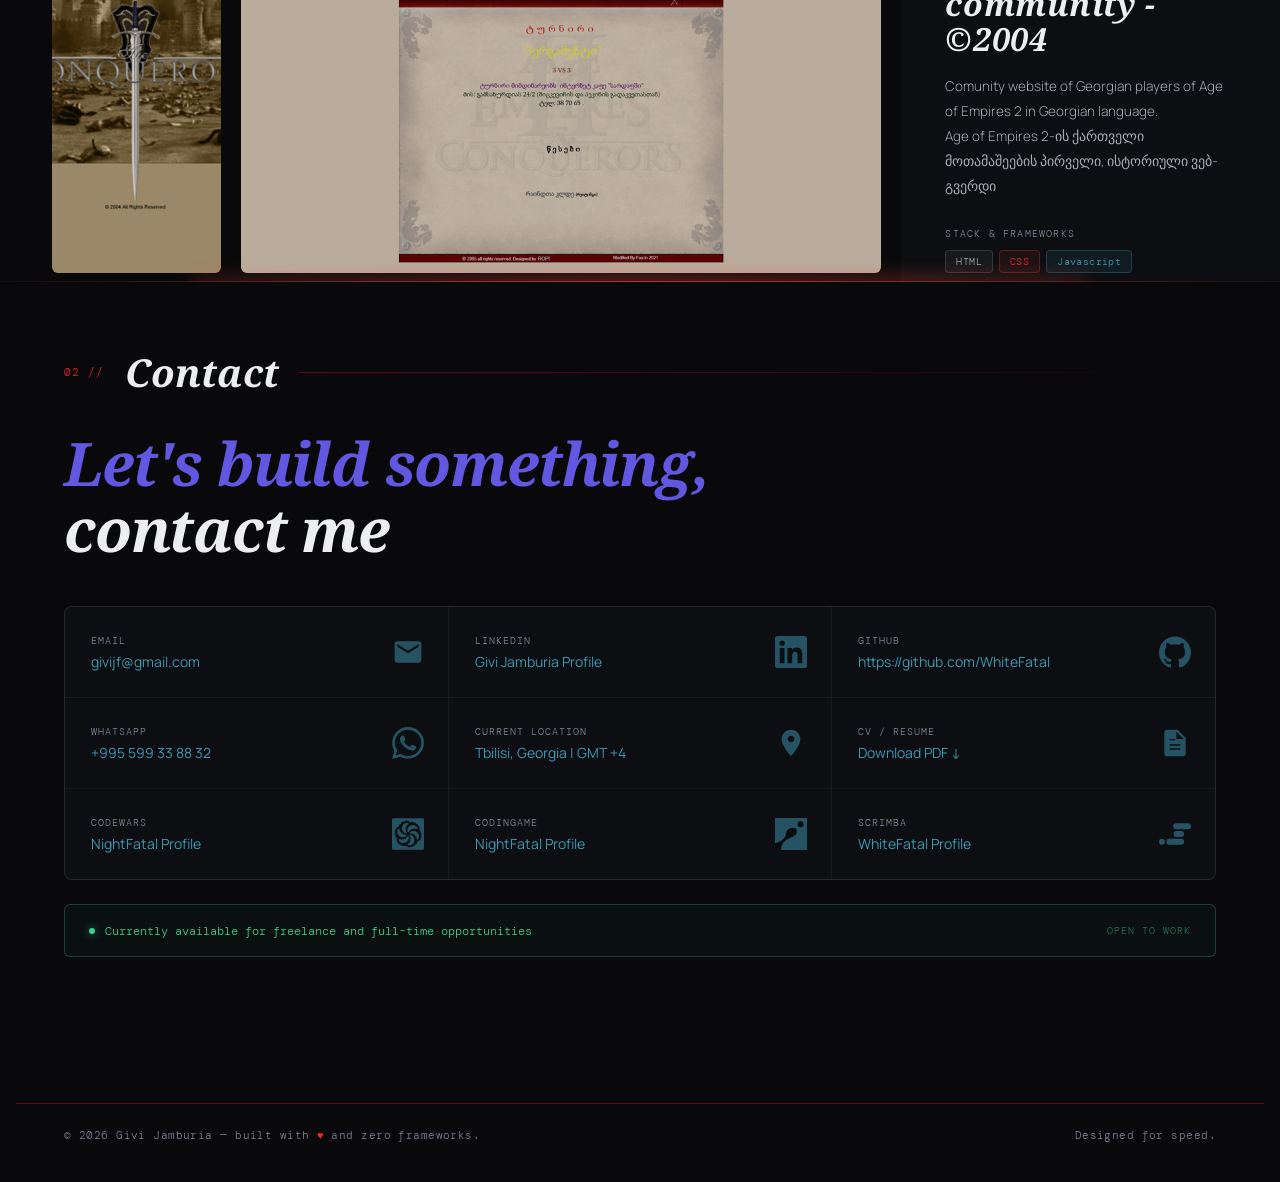
==== commit be4d2184: "Fix: change CV .PDF download link" ====
--- a/index.html
+++ b/index.html
@@ -442,7 +442,7 @@
 
           <!-- CV Document -->
           <a
-            href="http://raw.githubusercontent.com/WhiteFatal/resume/main/givi_jamburia_resume.pdf"
+            href="https://raw.githubusercontent.com/WhiteFatal/resume/main/givi_jamburia_resume.pdf"
             target="_blank"
             class="contact-cell"
           >
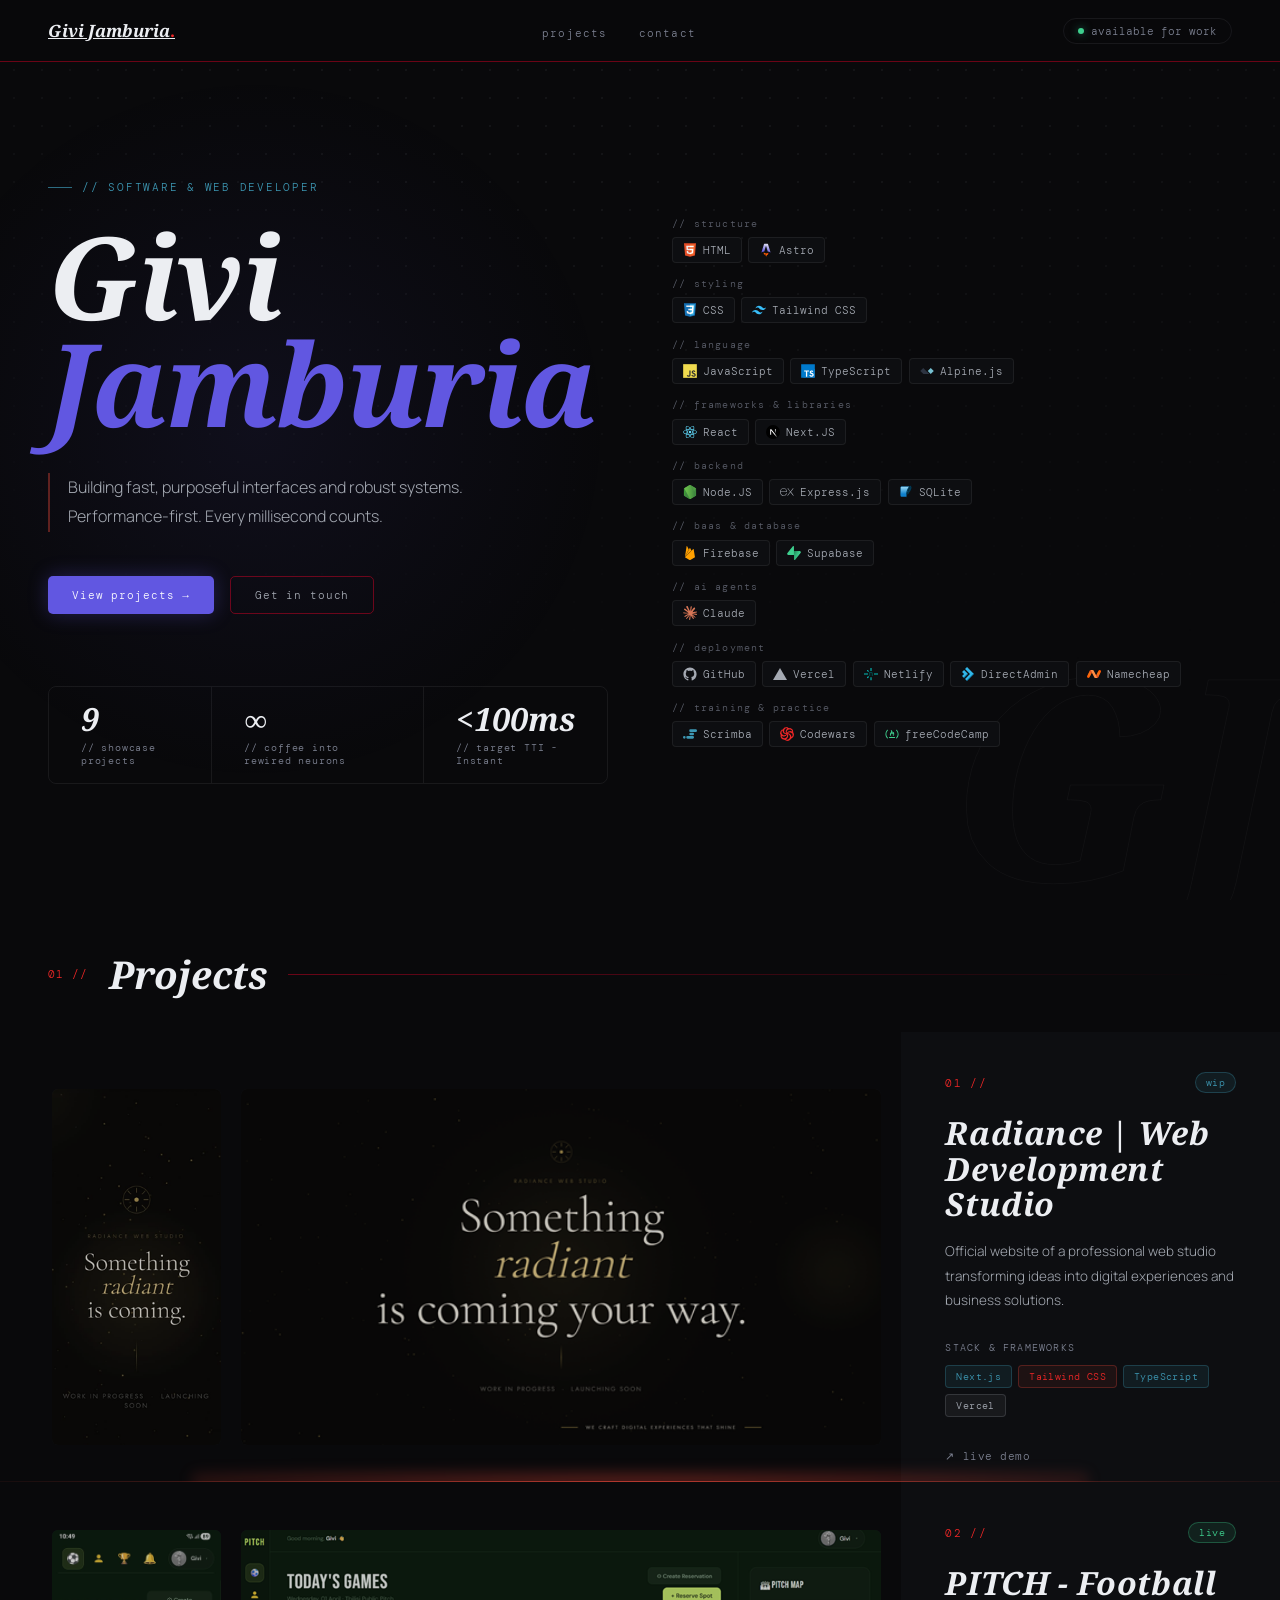
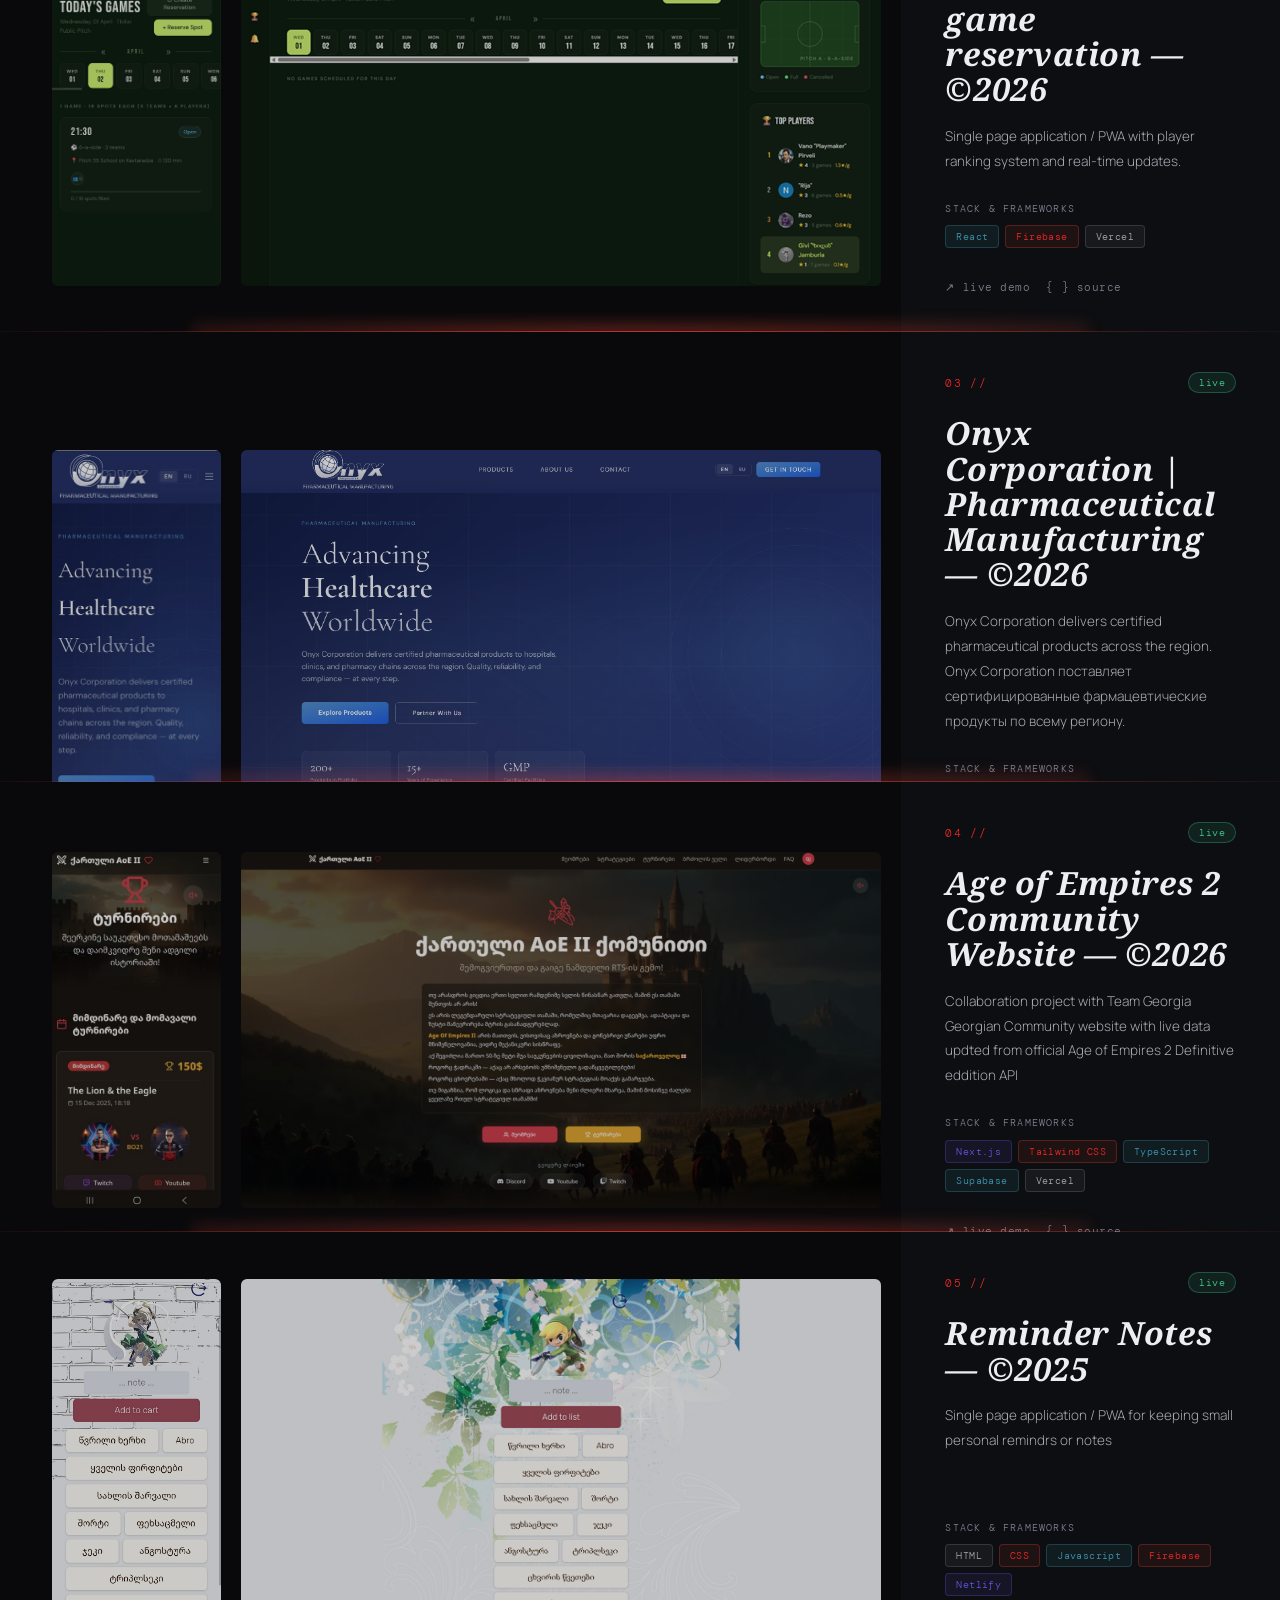
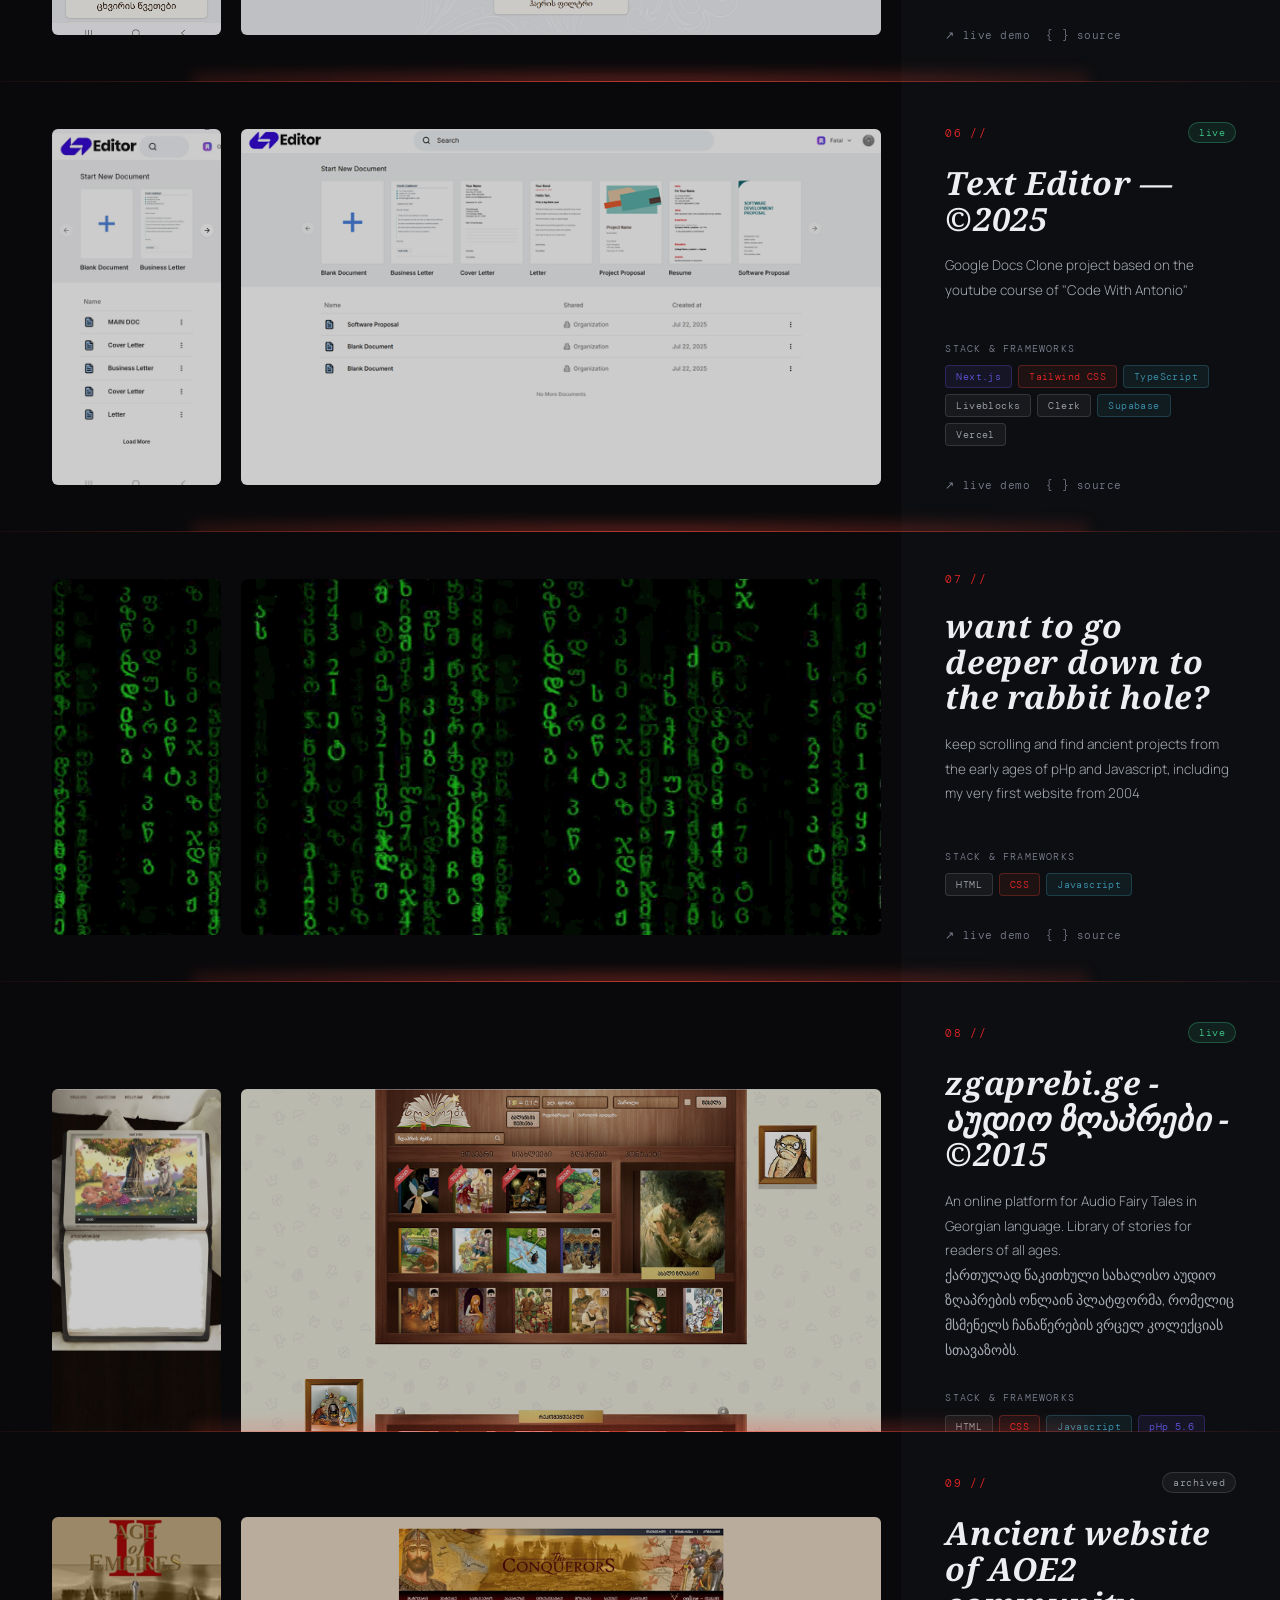
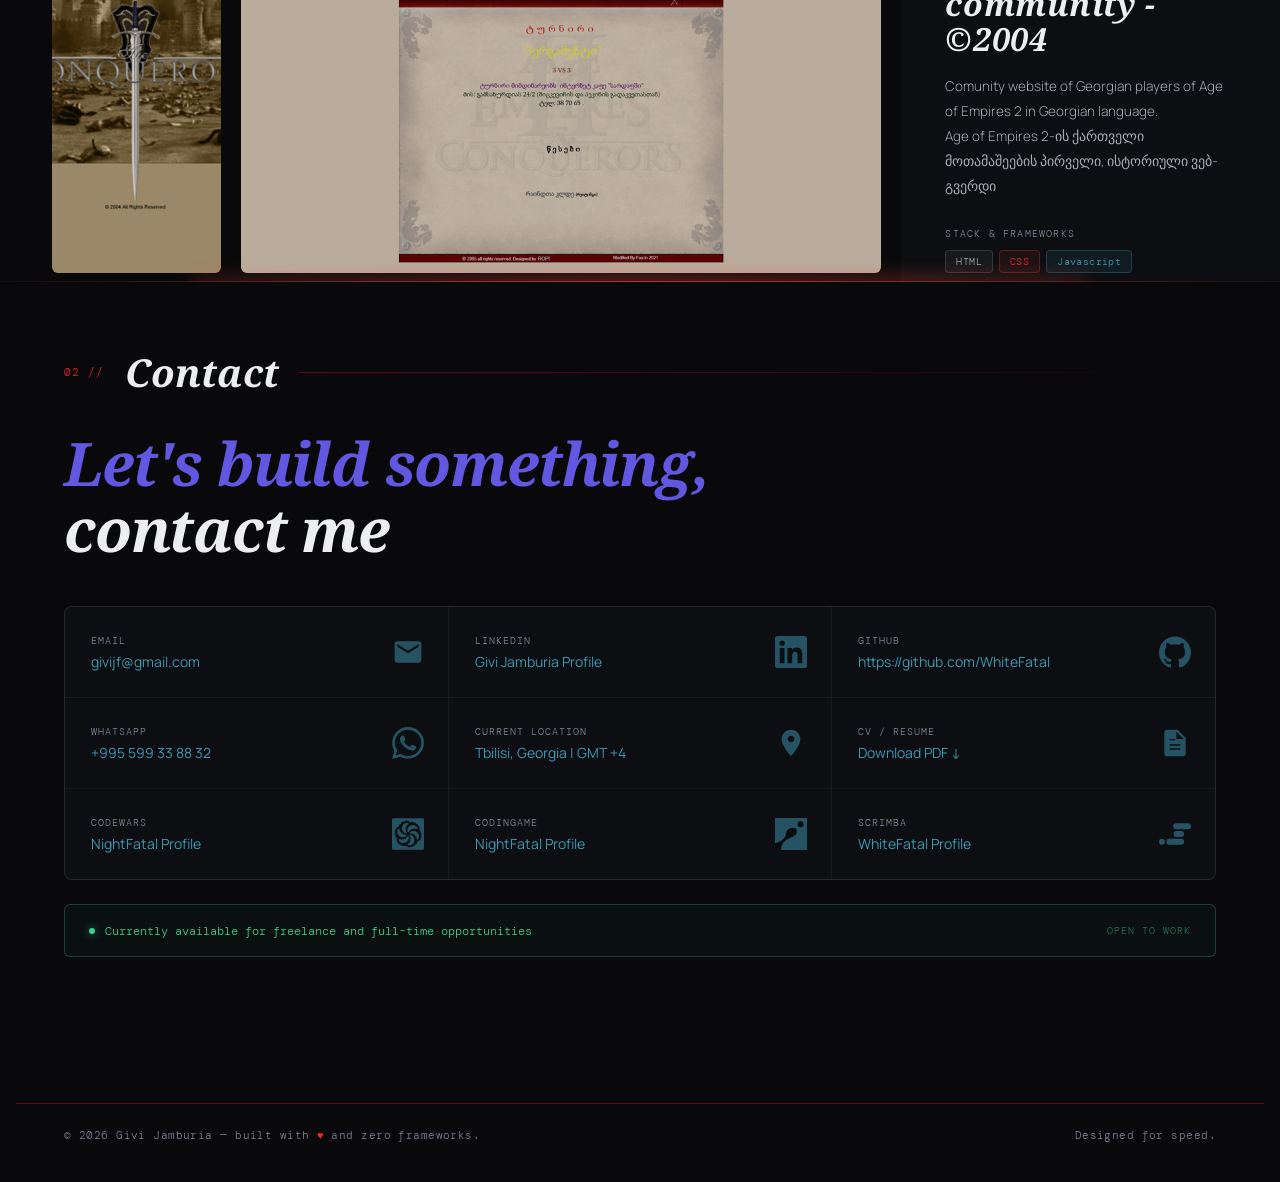
==== commit 80ac97bc: "Fix: correct Linkdin profile link" ====
--- a/index.html
+++ b/index.html
@@ -372,7 +372,7 @@
 
           <!-- LinkedIn -->
           <a
-            href="https://www.linkedin.com/in/givi-jamburia-391405401/"
+            href="https://www.linkedin.com/in/givi-jamburia-2282623b/"
             target="_blank"
             class="contact-cell"
           >
@@ -442,7 +442,7 @@
 
           <!-- CV Document -->
           <a
-            href="https://raw.githubusercontent.com/WhiteFatal/resume/main/givi_jamburia_resume.pdf"
+            href="https://whitefatal.github.io/resume/givi_jamburia_resume.pdf"
             target="_blank"
             class="contact-cell"
           >
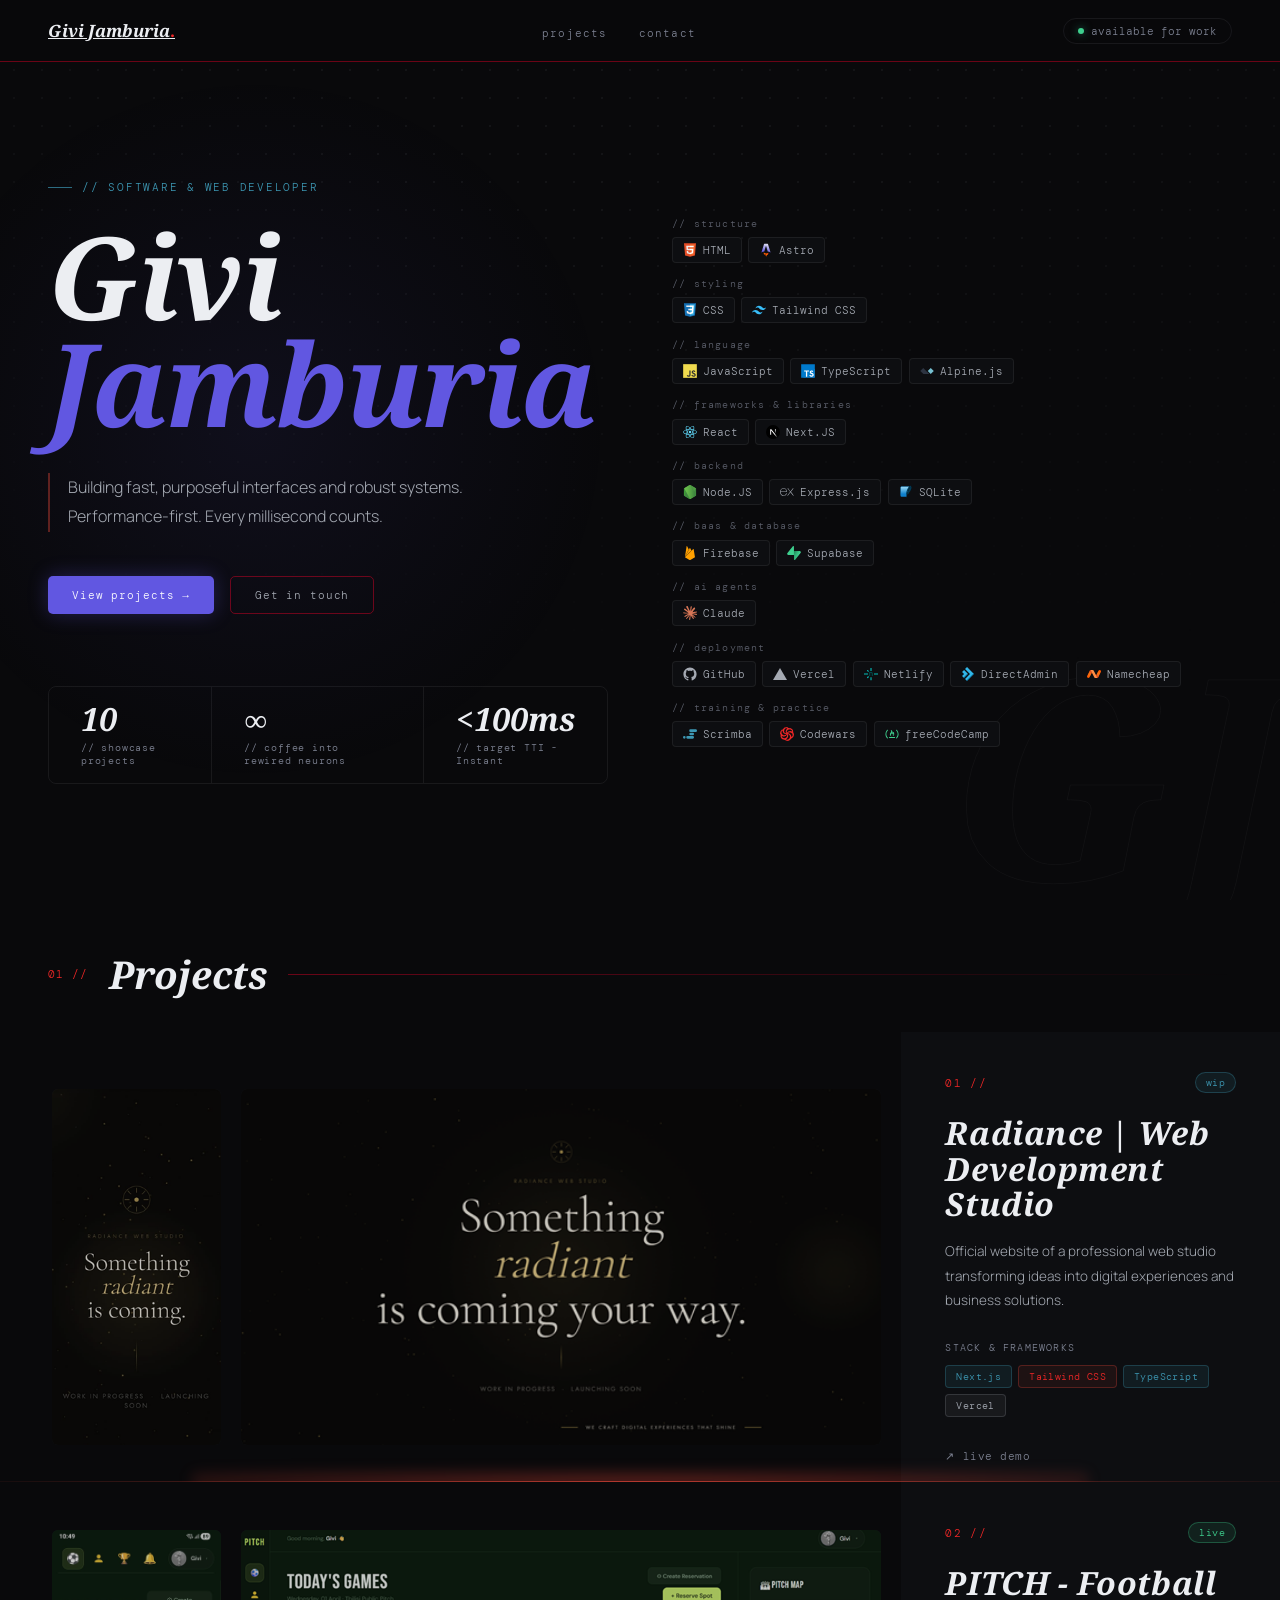
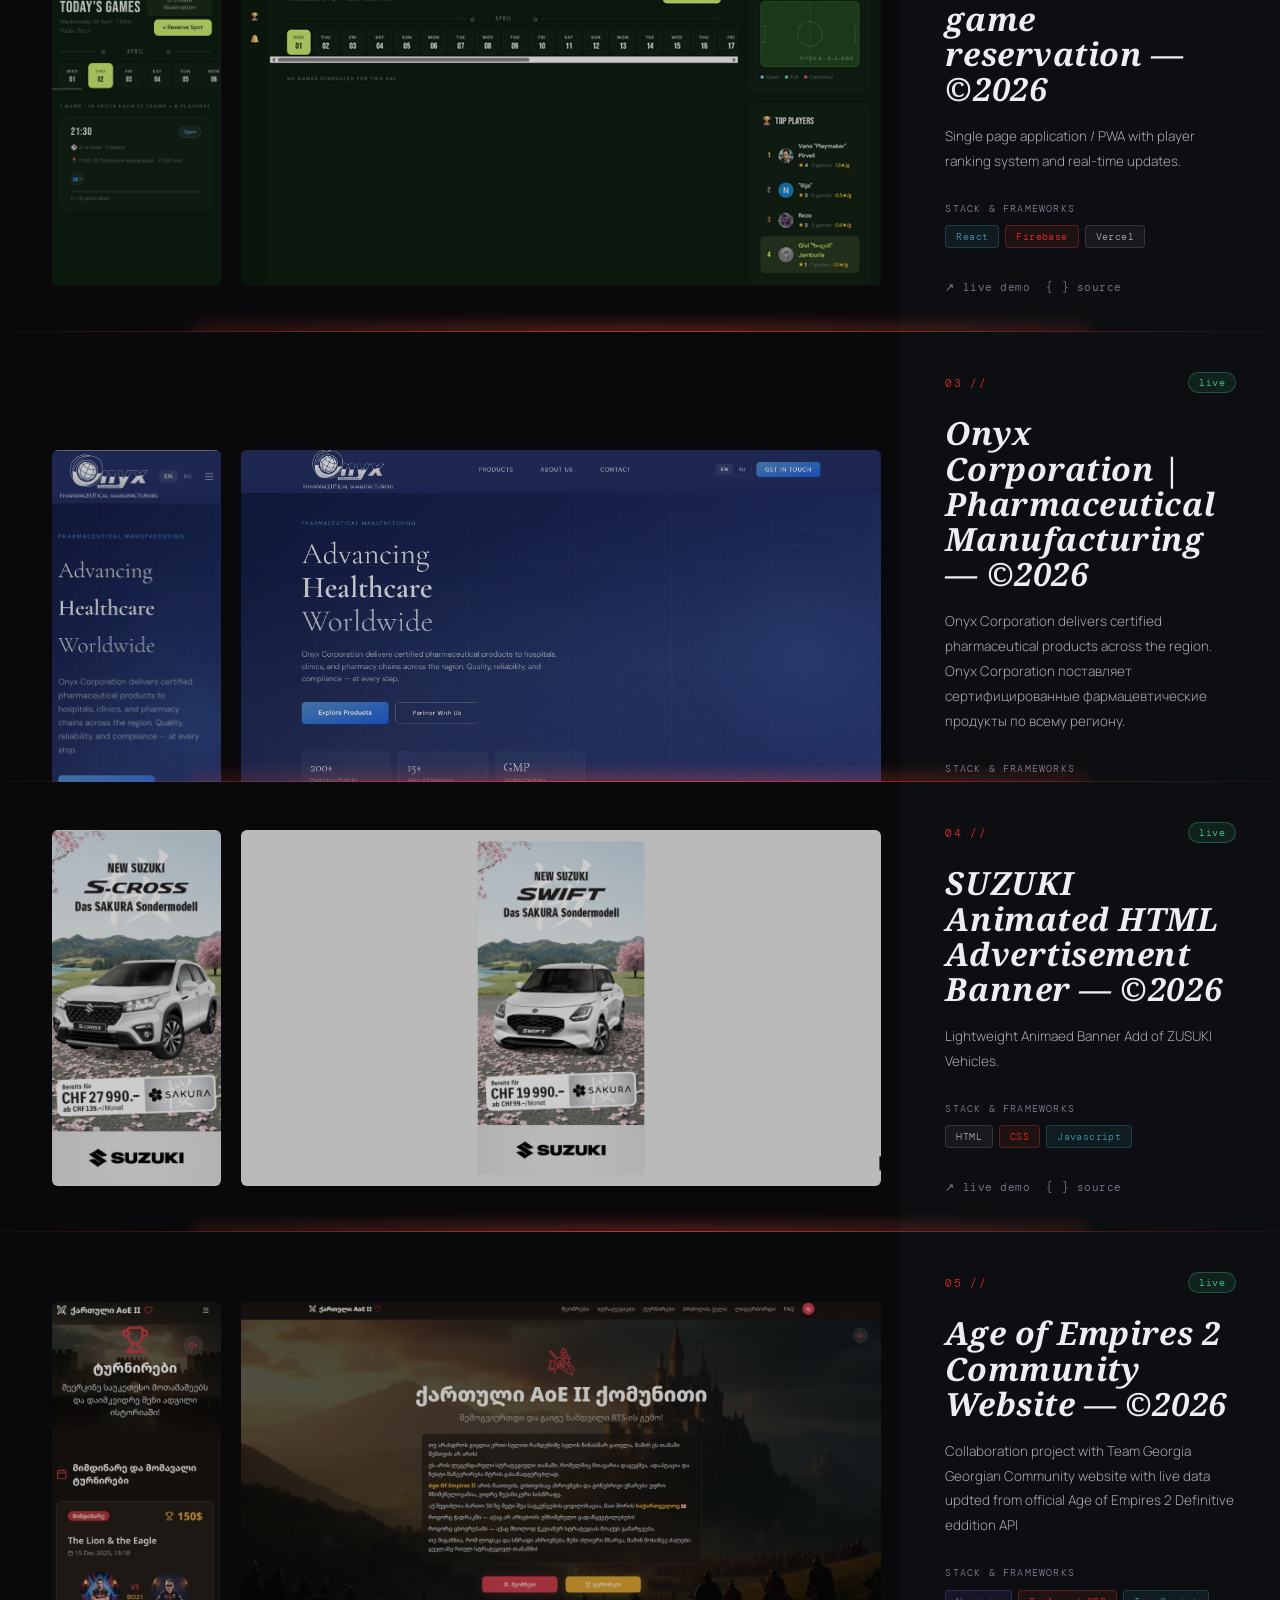
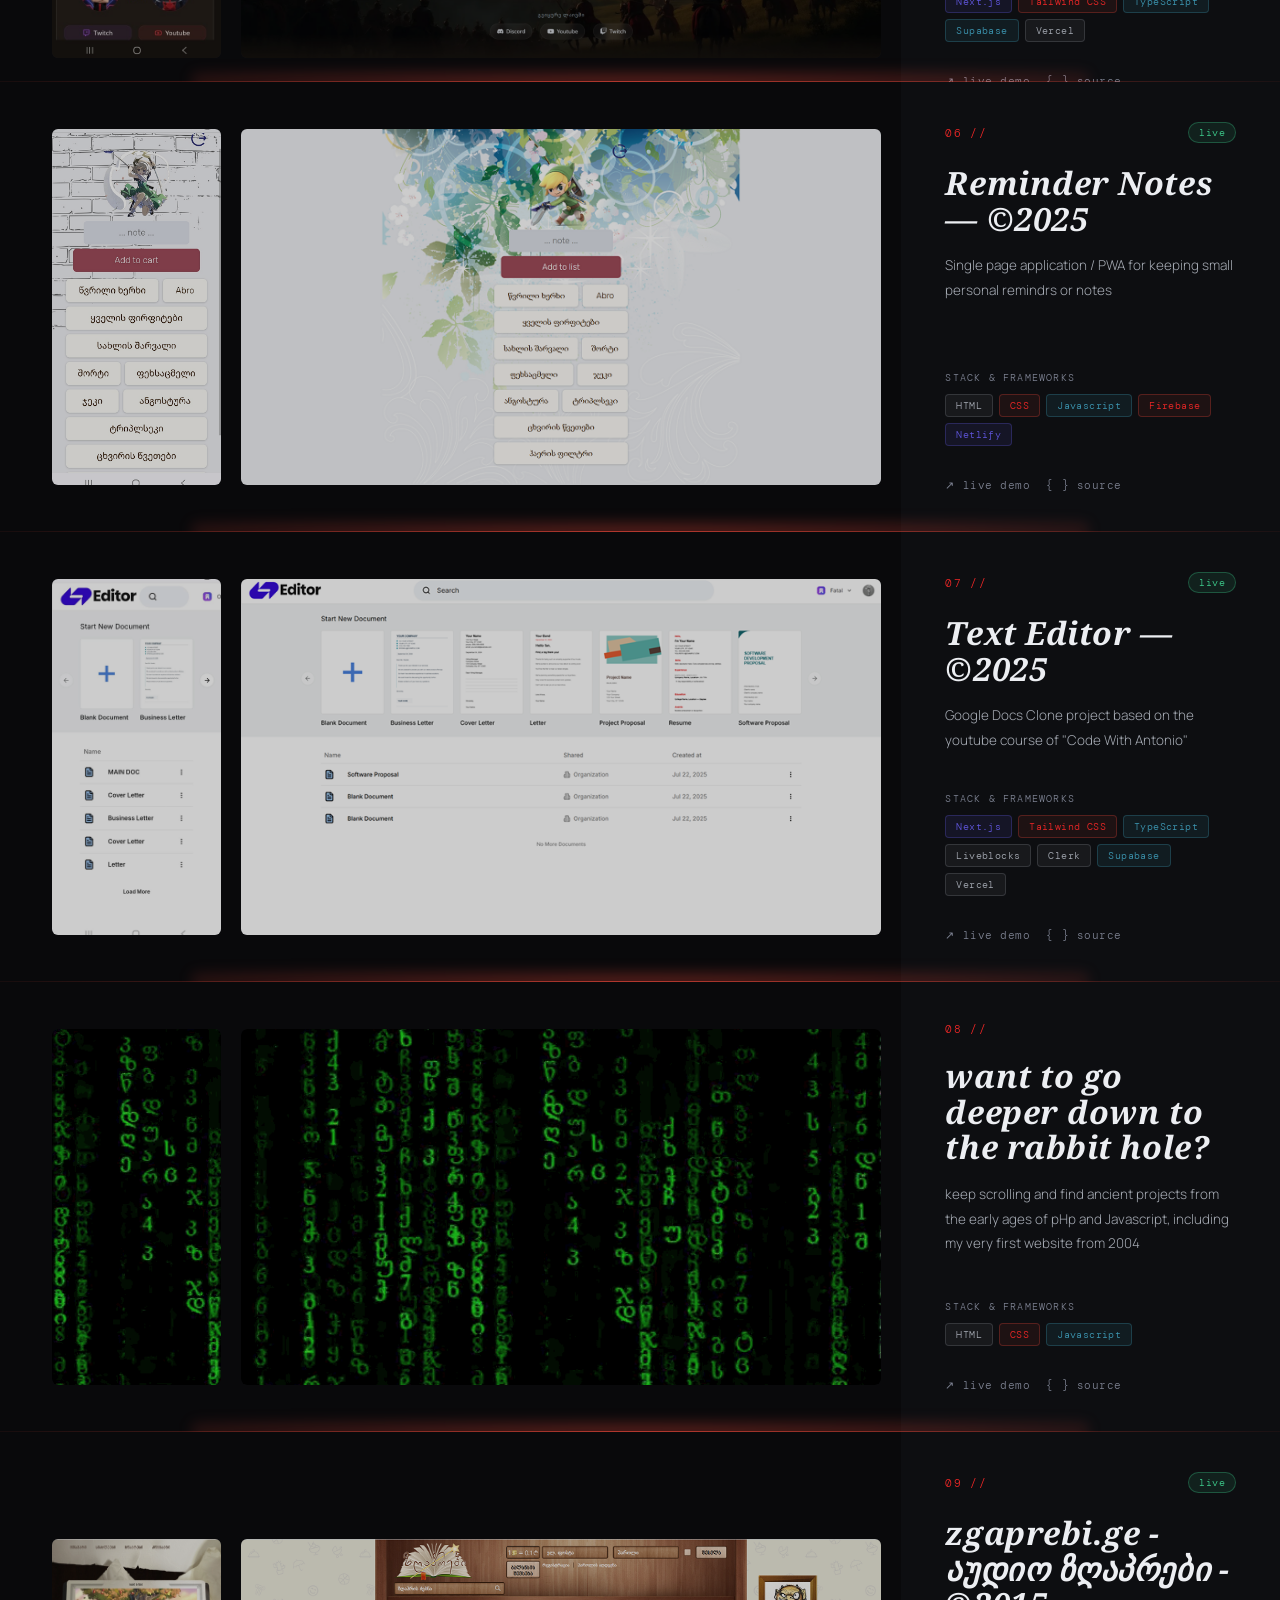
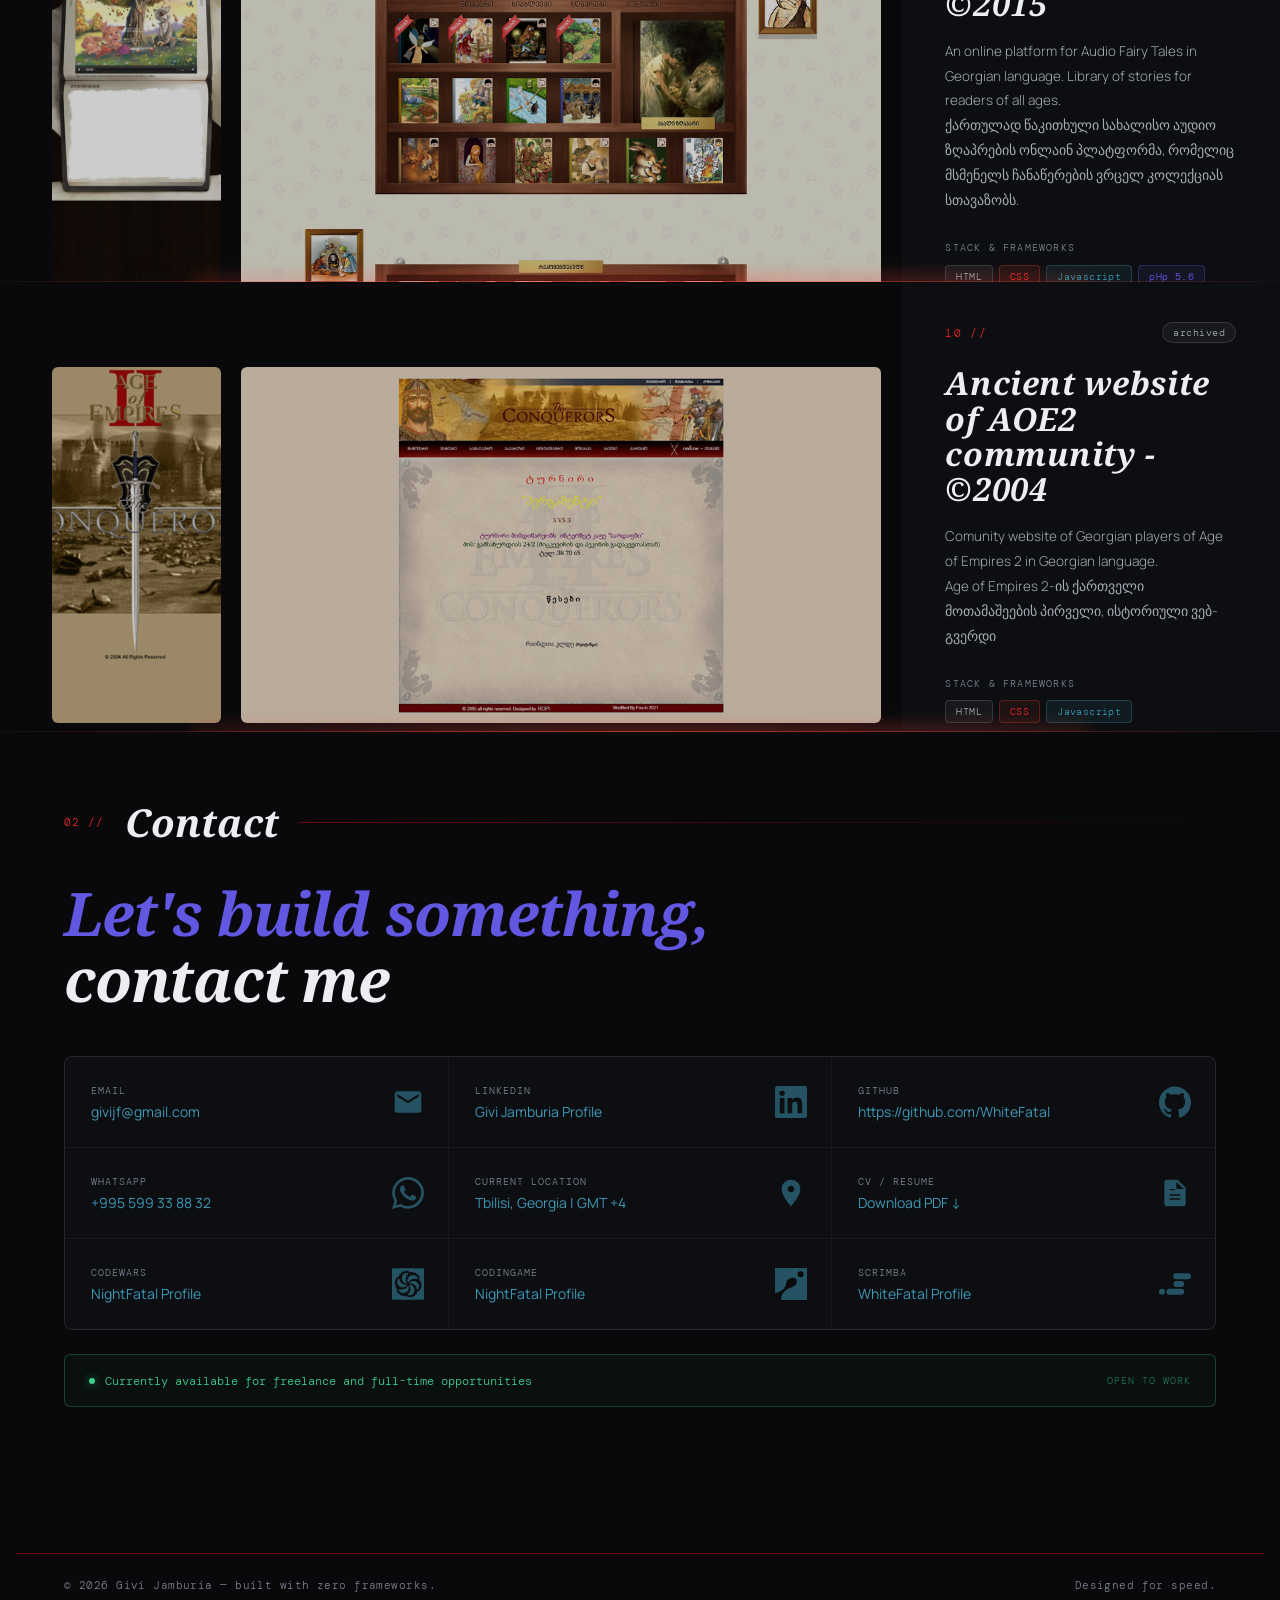
==== commit 4475acea: "change footer text" ====
--- a/index.html
+++ b/index.html
@@ -508,7 +508,7 @@
       </div>
 
       <footer>
-        <p>© 2026 Givi Jamburia — built with <em>♥</em> and zero frameworks.</p>
+        <p>© 2026 Givi Jamburia — built with zero frameworks.</p>
         <p>Designed for speed.</p>
       </footer>
     </section>
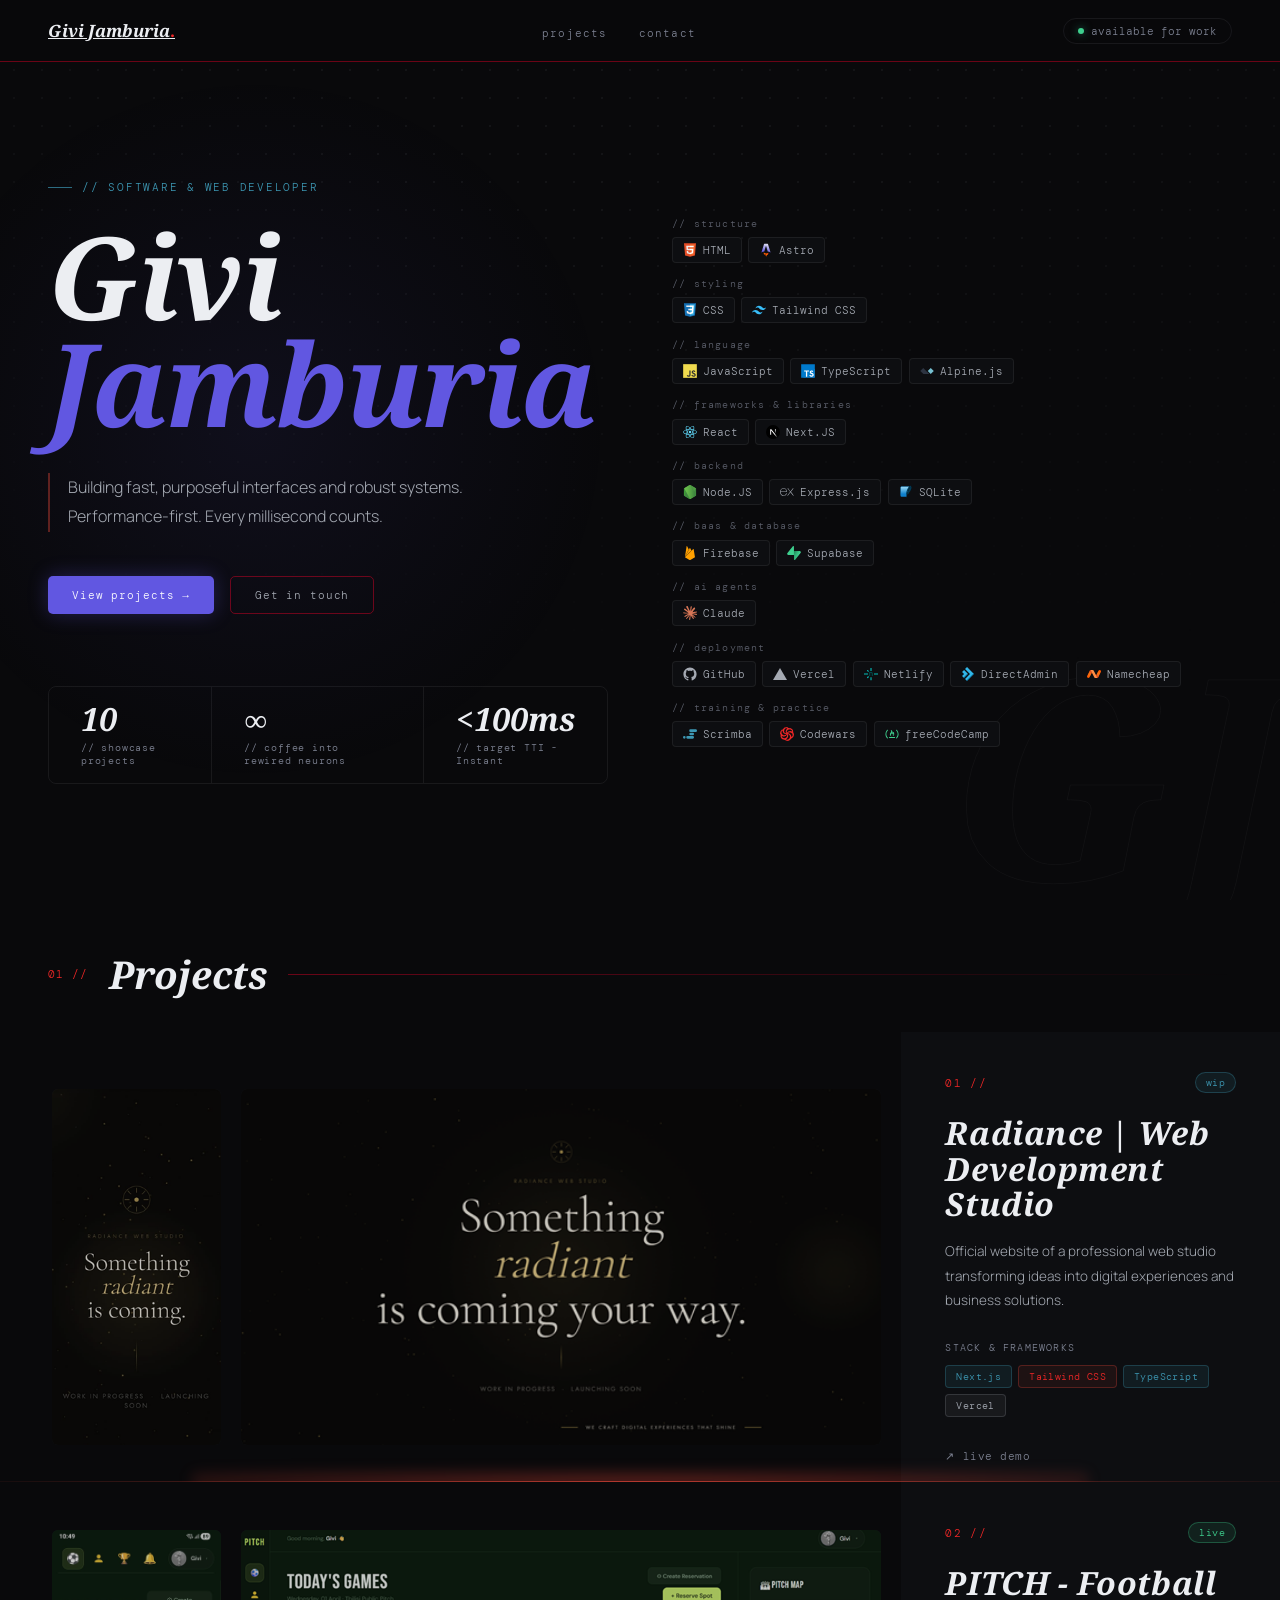
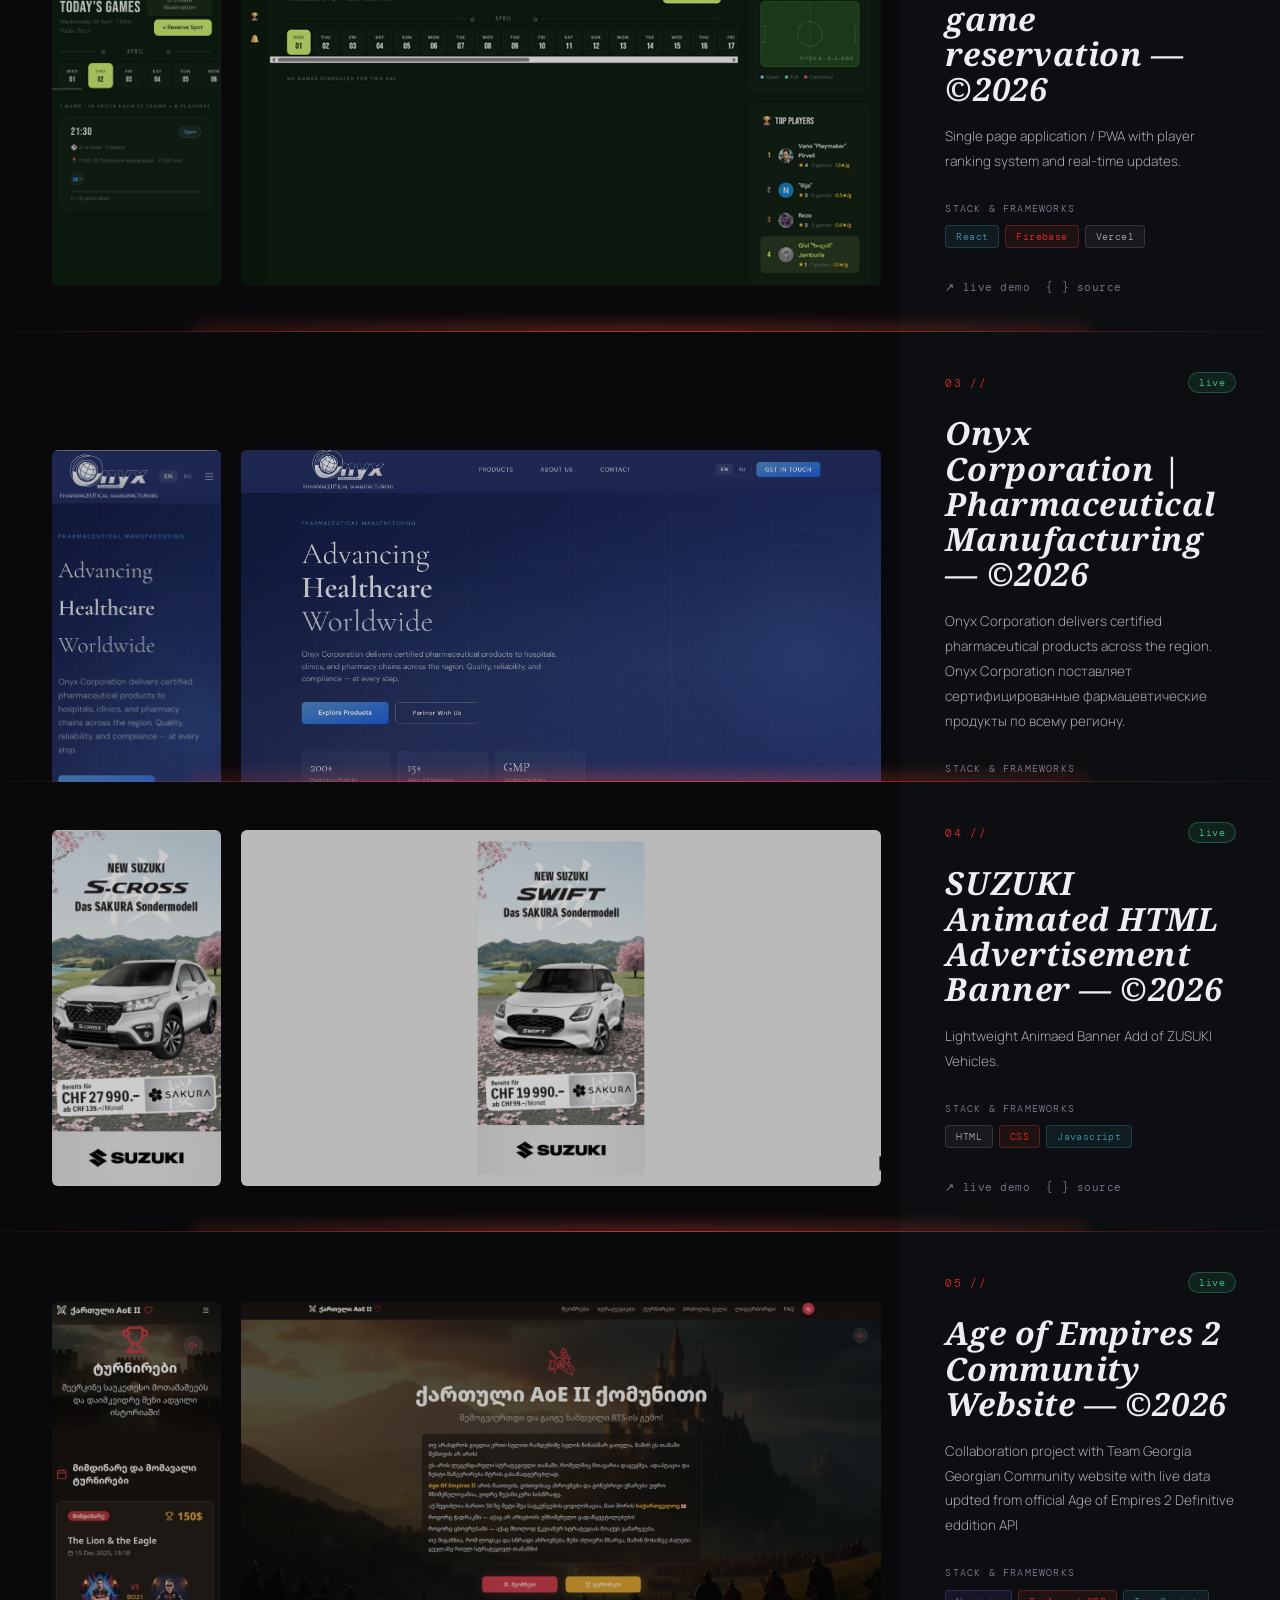
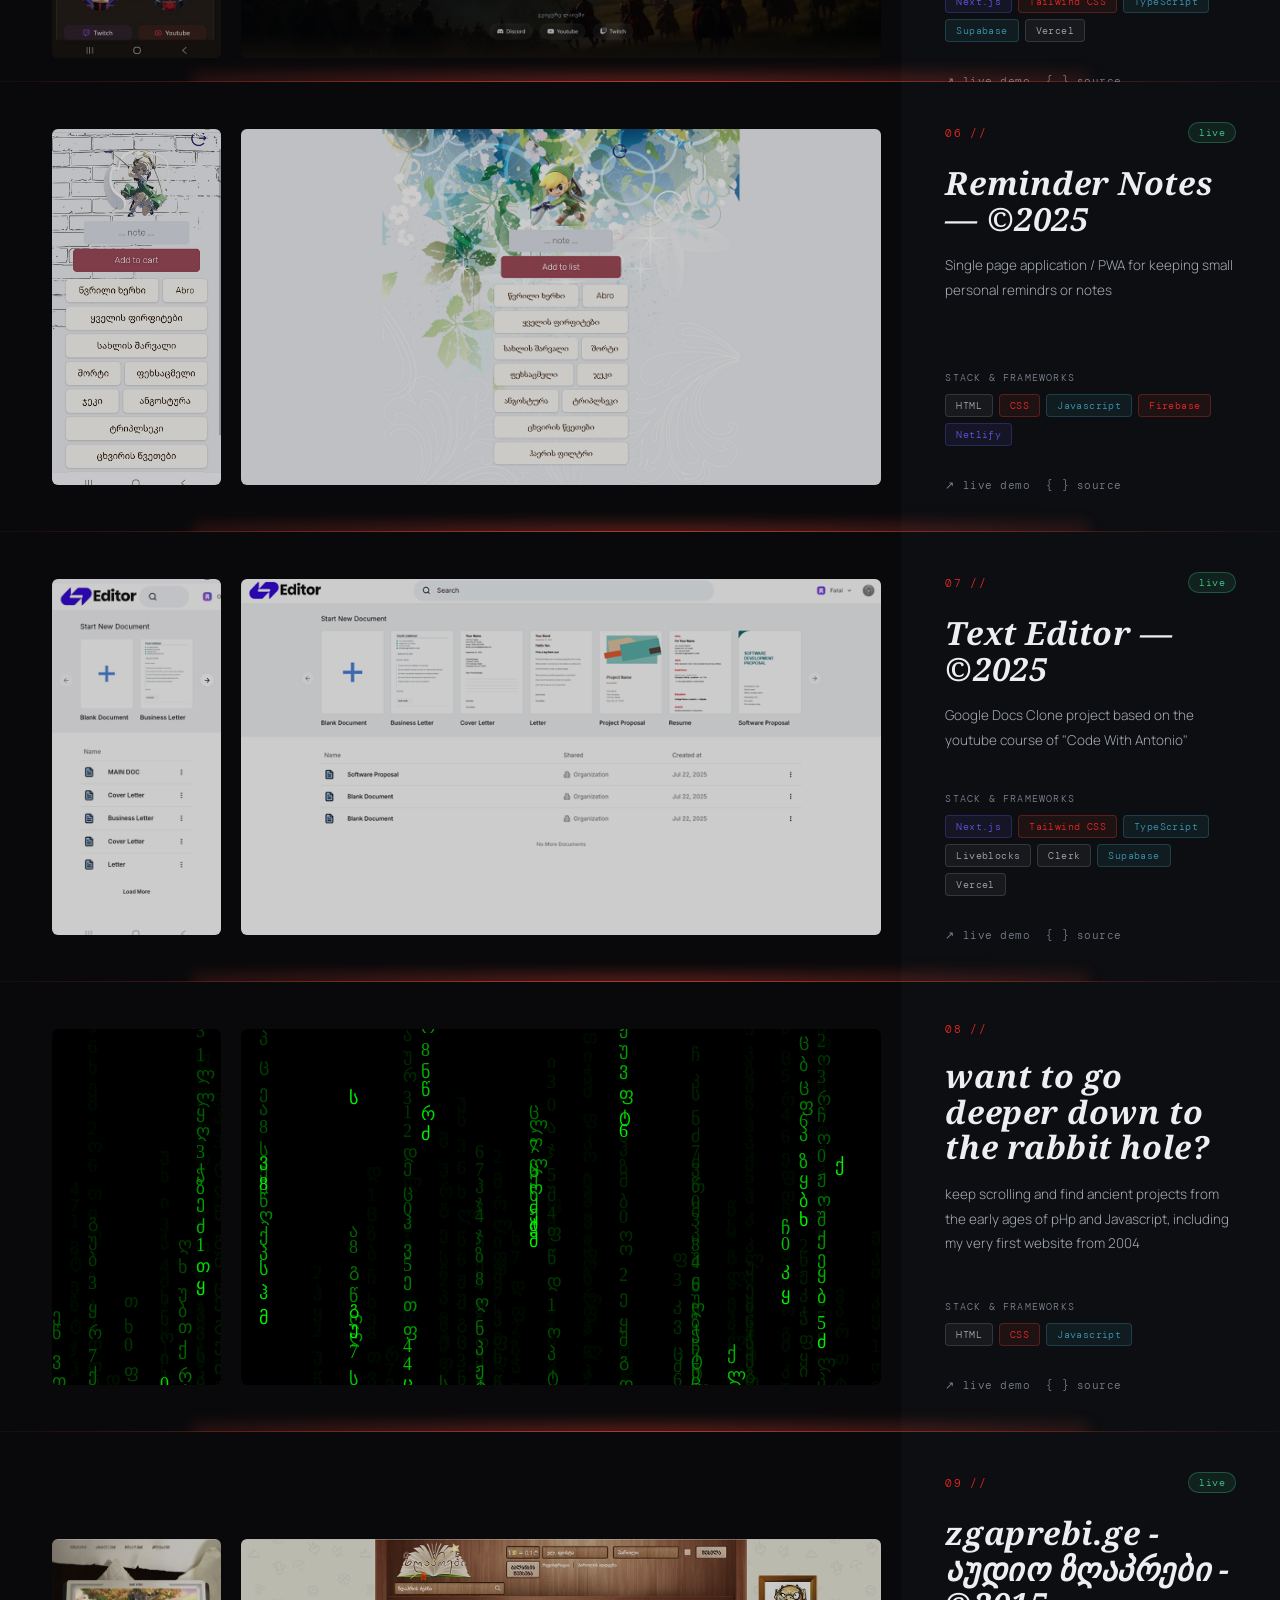
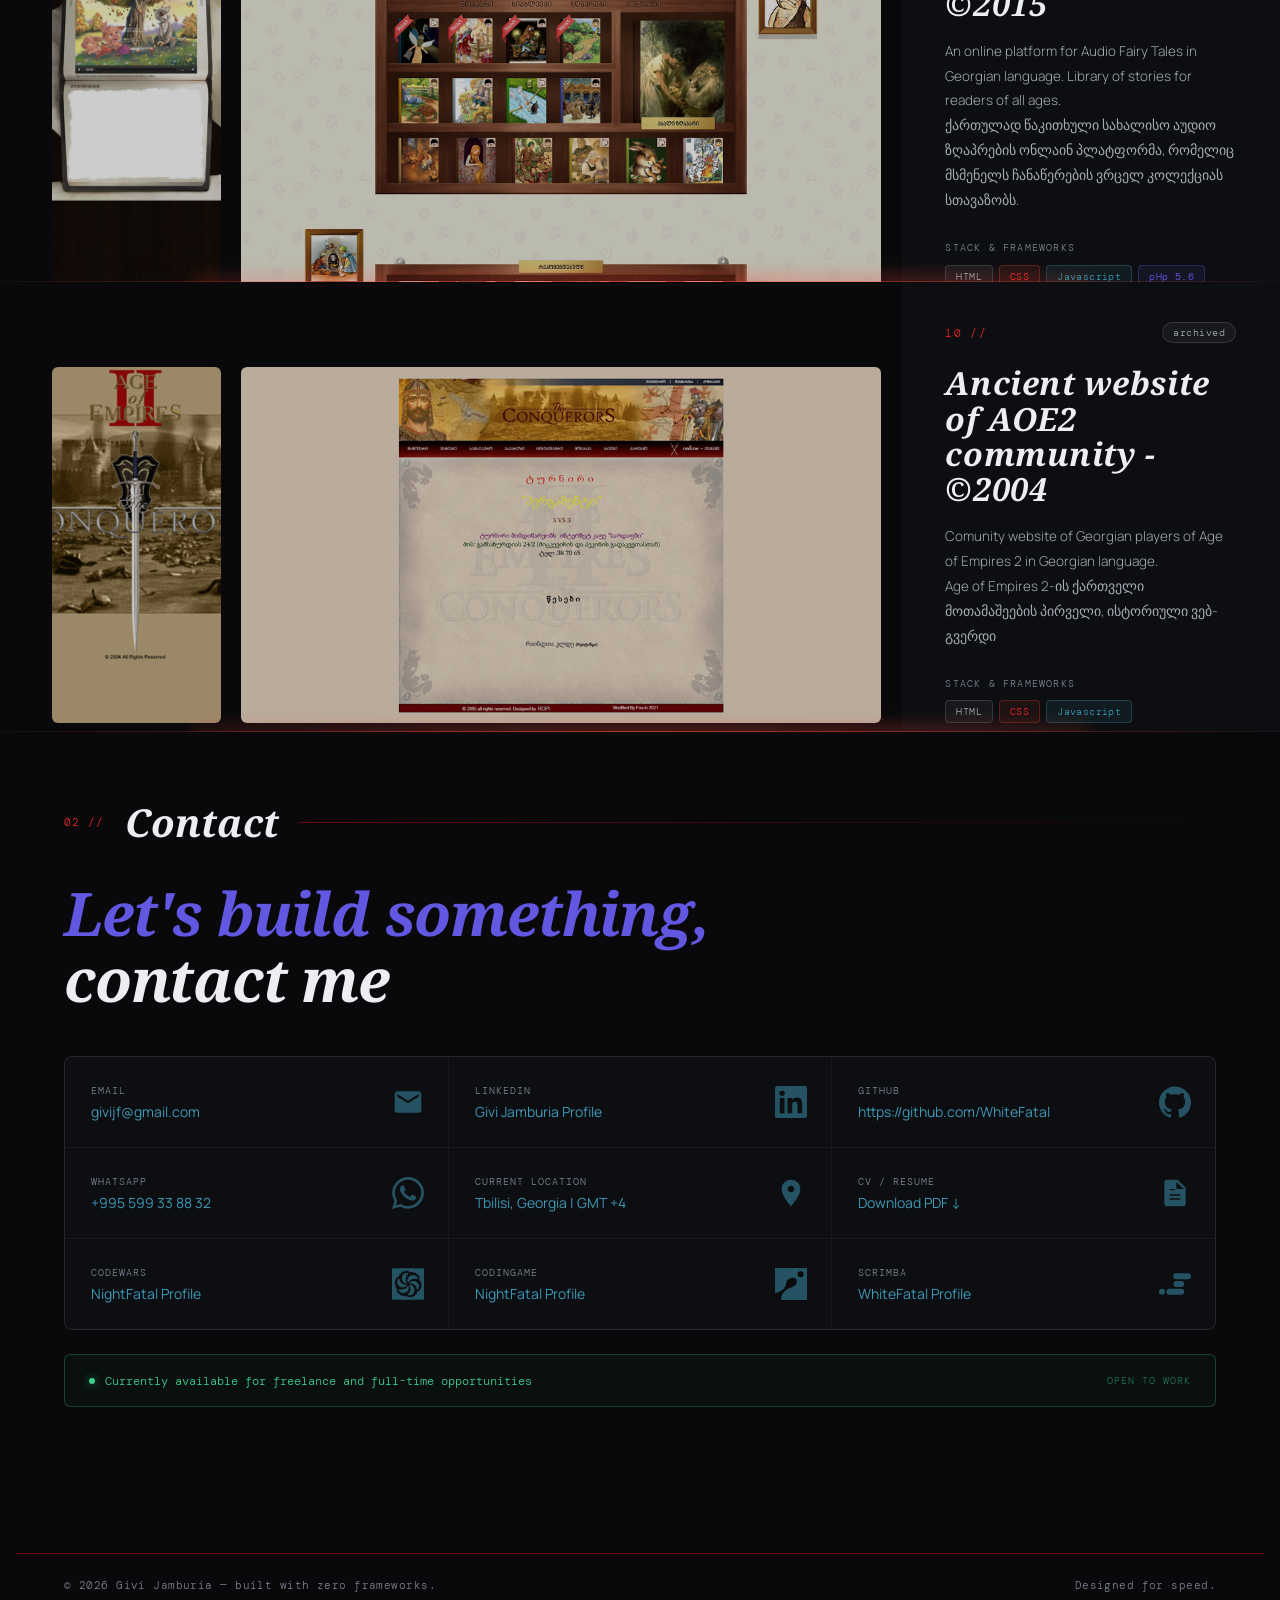
==== commit 64b013f7: "Fix matrix canvas init: move matrix.js logic into initMatrix(), call it after canvas renders" ====
--- a/index.html
+++ b/index.html
@@ -11,11 +11,16 @@
       href="https://fonts.googleapis.com/css2?family=Droid+Serif:ital,wght@0,700;1,700&family=Manrope:wght@300;400;500&family=DM+Mono:wght@400;500&display=swap"
       rel="stylesheet"
     />
+    <link href="https://fonts.googleapis.com/css2?family=Noto+Sans+Georgian:wght@400;500&display=swap" rel="stylesheet">
+
+
     <link rel="stylesheet" href="base.css" />
     <link rel="stylesheet" href="layout.css" />
     <link rel="stylesheet" href="projects.css" />
     <link rel="stylesheet" href="skills.css" />
     <script src="index.js" defer></script>
+    <script src="matrix.js" defer></script>
+
   </head>
   <body>
     <!-- ─── NAV ──────────────────────────────────────────── -->
--- a/projects.css
+++ b/projects.css
@@ -201,9 +201,16 @@
 }
 .card-link:hover { color: var(--blue); }
 
+.matrix-container {
+  margin: 0;
+  padding: 0;
+  overflow: hidden;
+  font-family: 'Noto Sans Georgian', 'Courier New', Courier, monospace;
+}
+
 /* ─── RESPONSIVE ─────────────────────────────────────── */
 @media (max-width: 860px) {
   .card-viewport { padding: 0; }
   .project-card { grid-template-columns: 1fr; height: auto; }
   .card-images { padding: 1.25rem; border-right: none; border-bottom: 1px solid var(--border-red); height: 200px; }
-}
+}
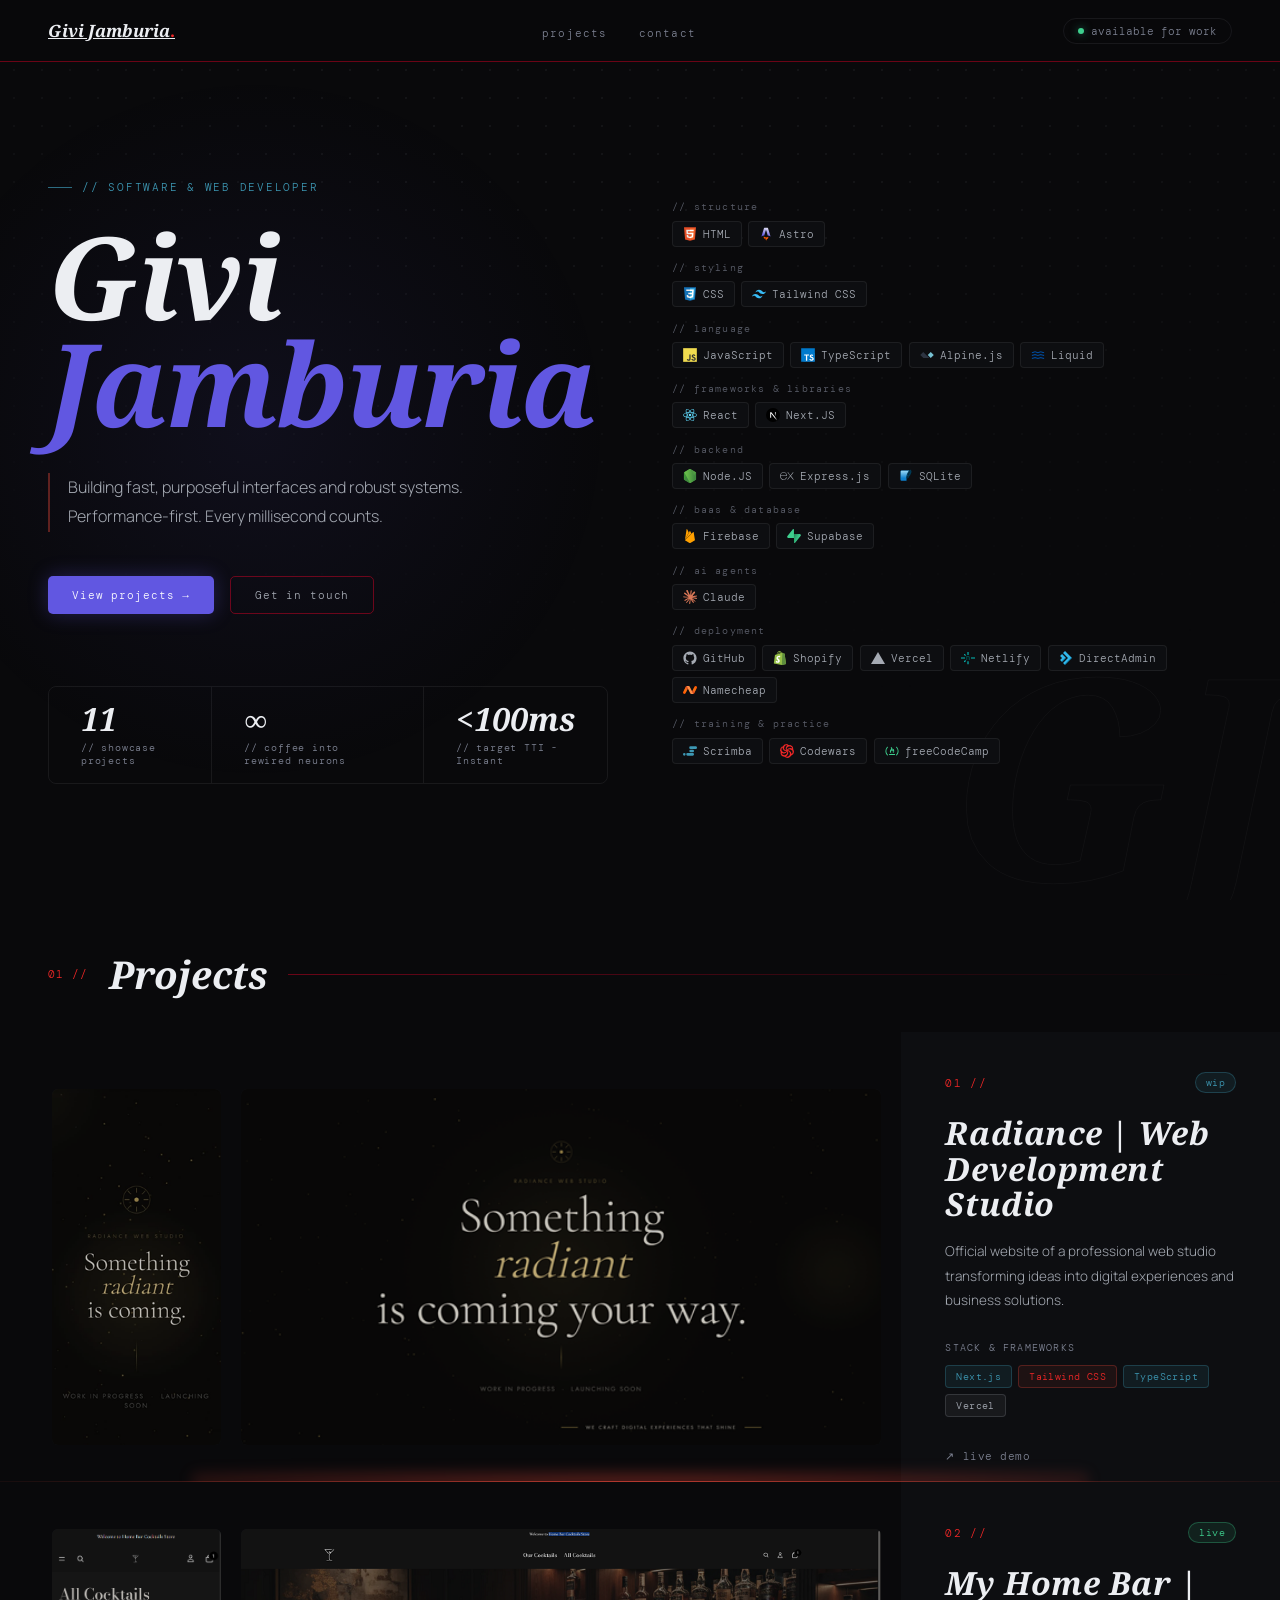
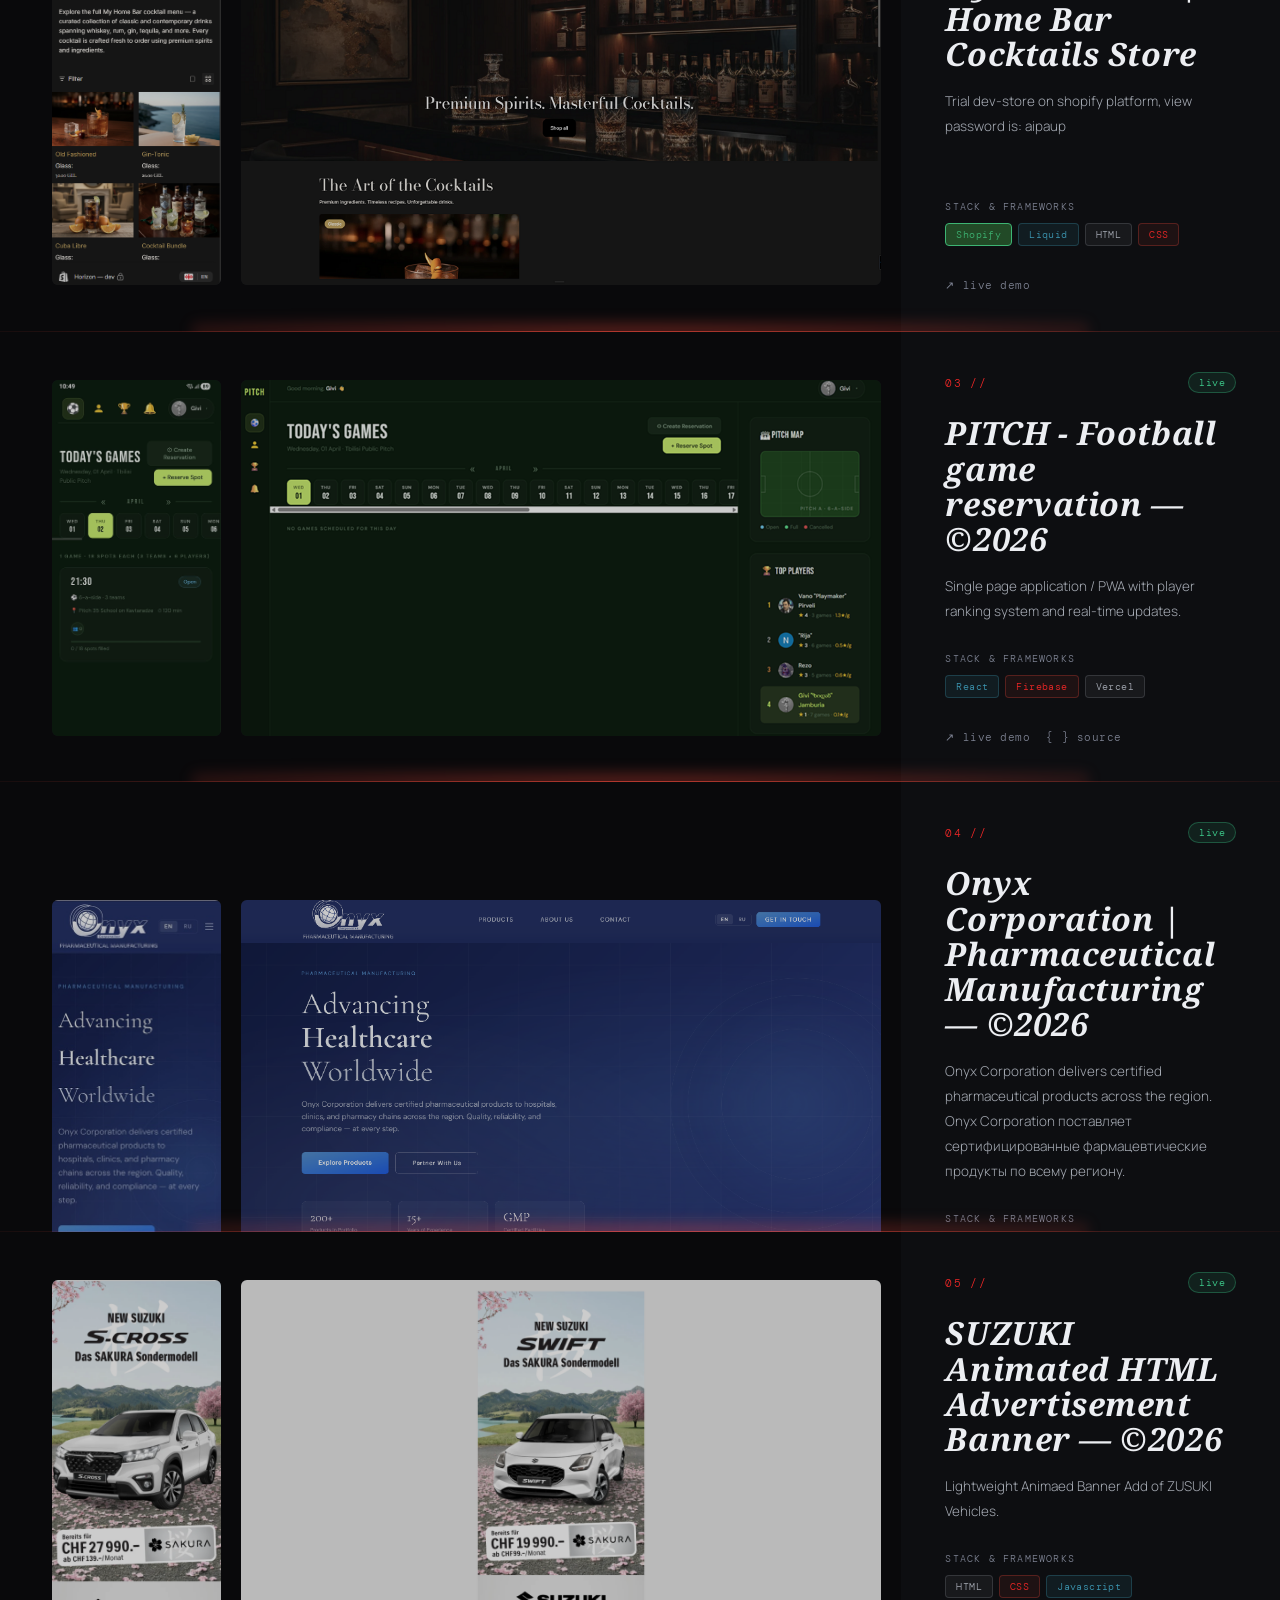
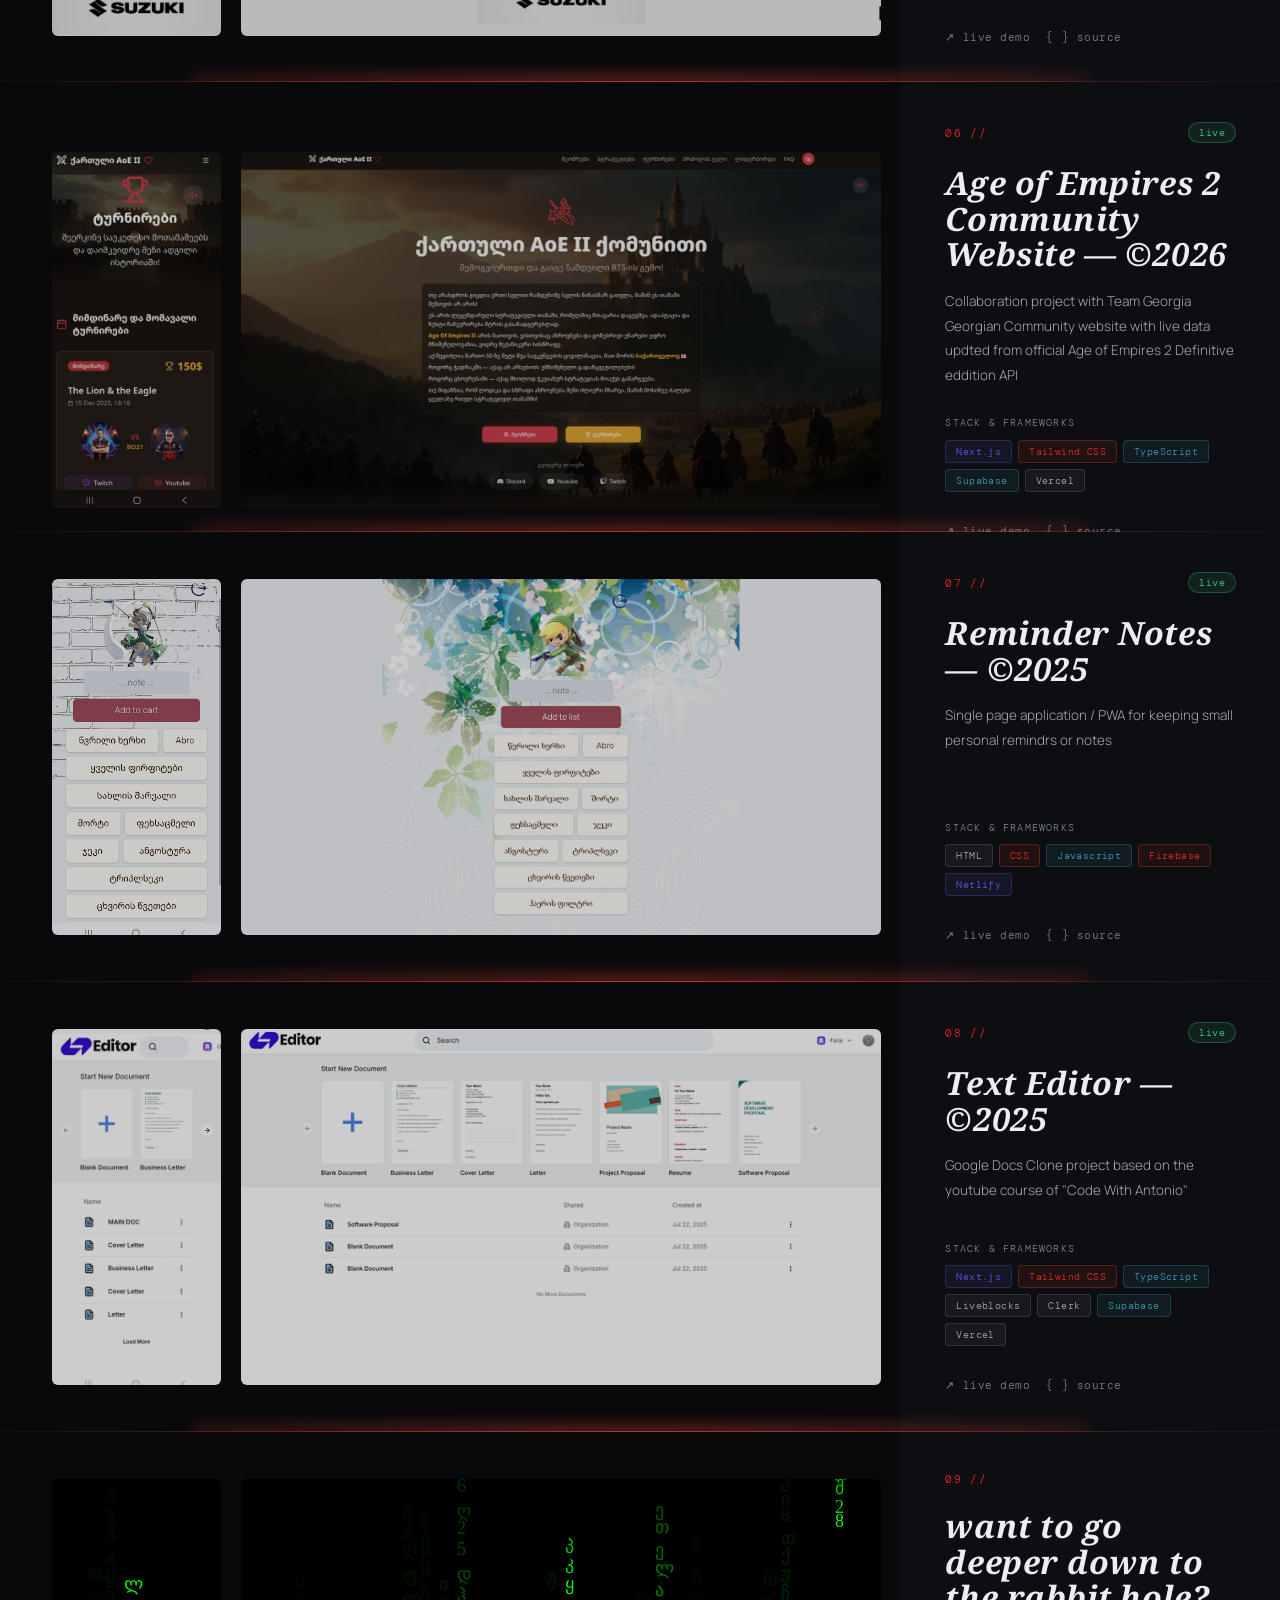
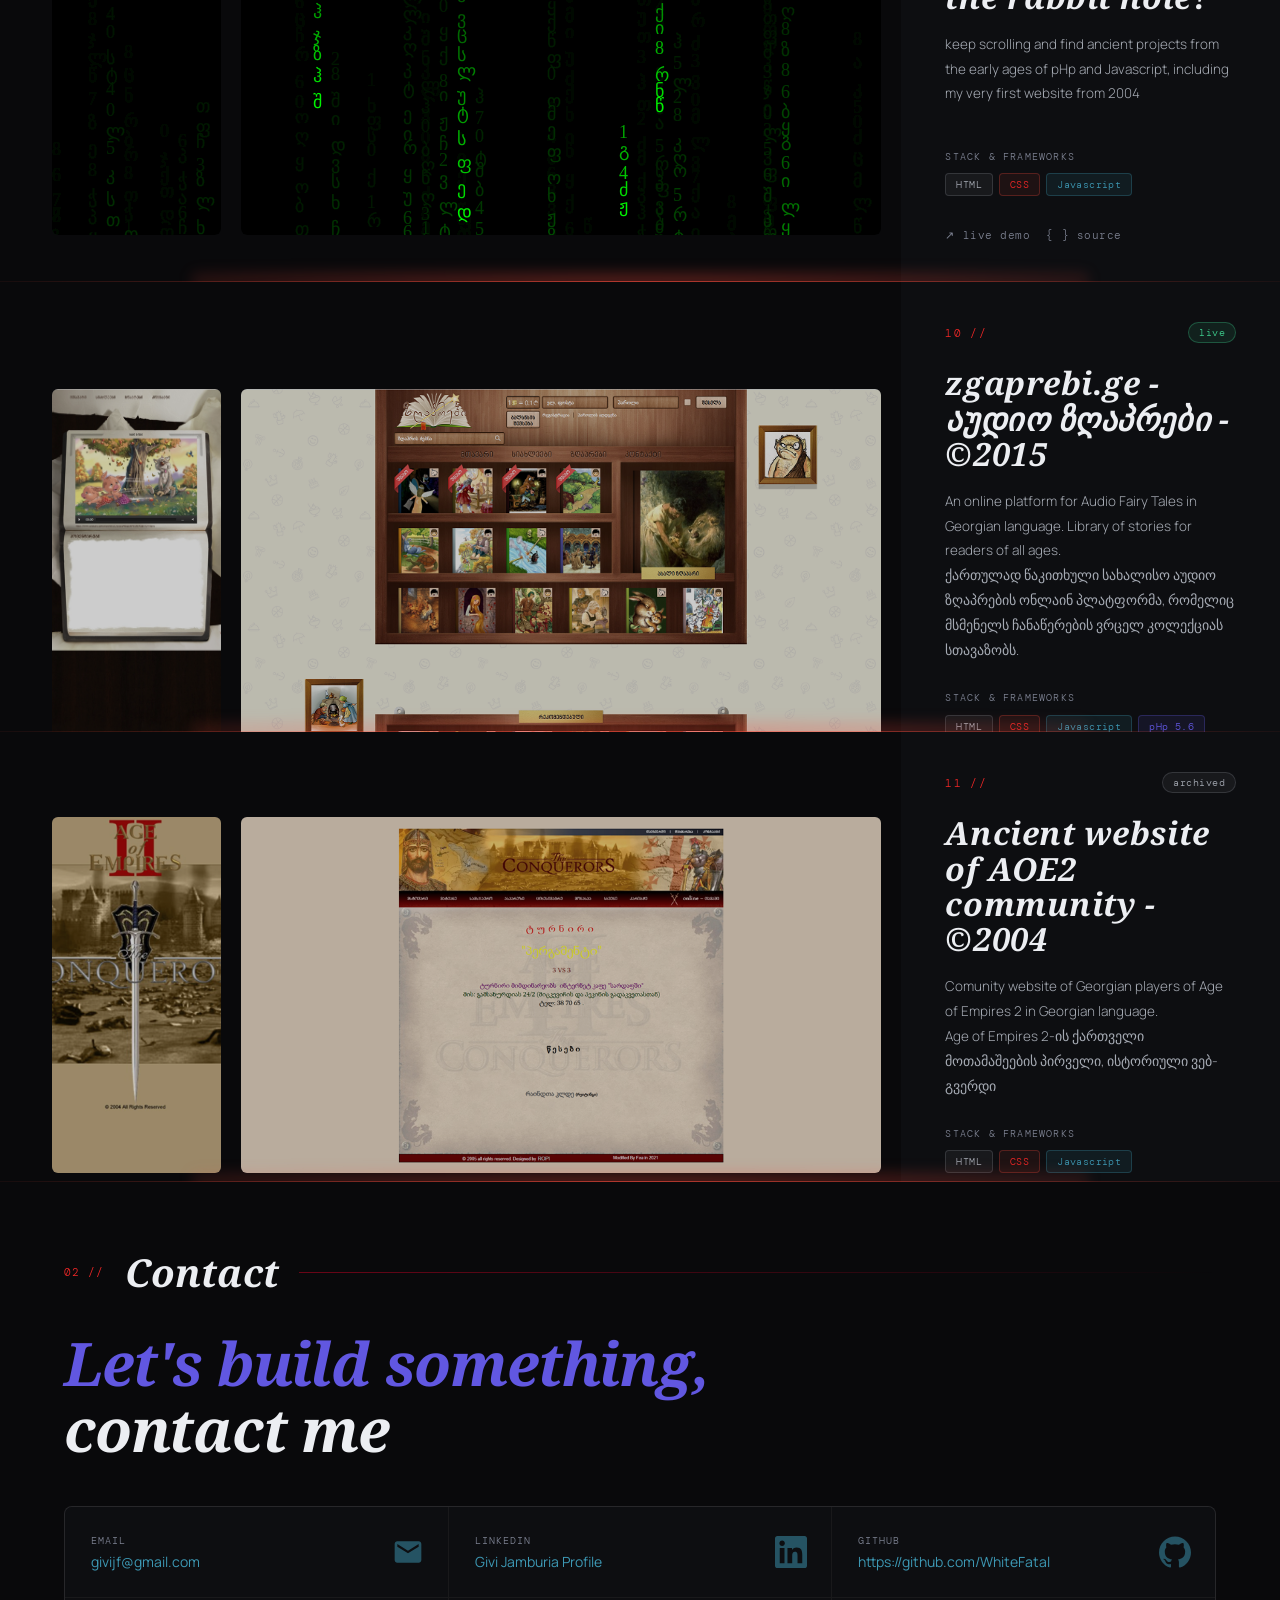
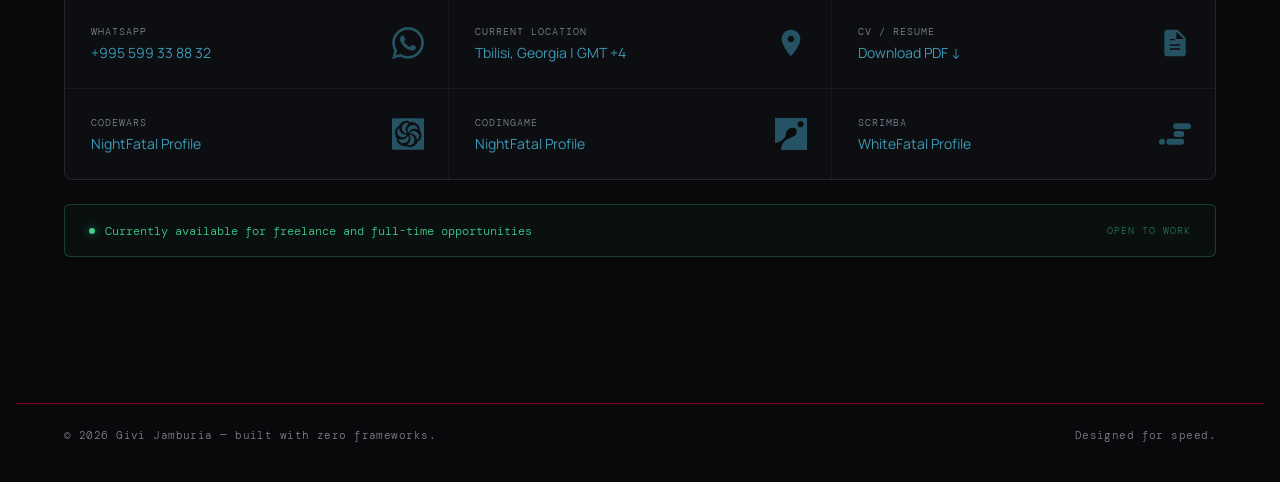
==== commit 54ef2f20: "Add: Shopify Project My Home Bar" ====
--- a/index.html
+++ b/index.html
@@ -84,14 +84,14 @@
             >
               <img
                 src="icons/skills/html5-original.svg"
-                alt="HTML"
+                alt="HTML icon"
                 class="skill-icon"
               />HTML
             </a>
             <a href="https://astro.build" target="_blank" class="skill-tag">
               <img
                 src="icons/skills/astro-original.svg"
-                alt="Astro"
+                alt="Astro icon"
                 class="skill-icon"
               />Astro
             </a>
@@ -109,14 +109,14 @@
             >
               <img
                 src="icons/skills/css3-original.svg"
-                alt="CSS"
+                alt="CSS icon"
                 class="skill-icon"
               />CSS
             </a>
             <a href="https://tailwindcss.com" target="_blank" class="skill-tag">
               <img
                 src="icons/skills/tailwindcss-original.svg"
-                alt="Tailwind CSS"
+                alt="Tailwind CSS icon"
                 class="skill-icon"
               />Tailwind CSS
             </a>
@@ -134,7 +134,7 @@
             >
               <img
                 src="icons/skills/javascript-original.svg"
-                alt="JavaScript"
+                alt="JavaScript icon"
                 class="skill-icon"
               />JavaScript
             </a>
@@ -145,17 +145,24 @@
             >
               <img
                 src="icons/skills/typescript-original.svg"
-                alt="TypeScript"
+                alt="TypeScript icon"
                 class="skill-icon"
               />TypeScript
             </a>
             <a href="https://alpinejs.dev" target="_blank" class="skill-tag">
               <img
                 src="icons/skills/alpinejs-original.svg"
-                alt="Alpine.js"
+                alt="Alpine.js icon"
                 class="skill-icon"
               />Alpine.js
             </a>
+            <a href="https://shopify.dev/docs/api/liquid" target="_blank" class="skill-tag">
+              <img
+                src="icons/skills/liquid-original.svg"
+                alt="Liquid icon"
+                class="skill-icon"
+              />Liquid
+            </a>
           </div>
         </div>
 
@@ -166,14 +173,14 @@
             <a href="https://react.dev" target="_blank" class="skill-tag">
               <img
                 src="icons/skills/react-original.svg"
-                alt="React"
+                alt="React icon"
                 class="skill-icon"
               />React
             </a>
             <a href="https://nextjs.org" target="_blank" class="skill-tag">
               <img
                 src="icons/skills/nextjs-original.svg"
-                alt="Next.JS"
+                alt="Next.JS icon"
                 class="skill-icon"
               />Next.JS
             </a>
@@ -187,14 +194,14 @@
             <a href="https://nodejs.org" target="_blank" class="skill-tag">
               <img
                 src="icons/skills/nodejs-original.svg"
-                alt="Node.JS"
+                alt="Node.JS icon"
                 class="skill-icon"
               />Node.JS
             </a>
             <a href="https://expressjs.com" target="_blank" class="skill-tag">
               <img
                 src="icons/skills/express-original.svg"
-                alt="Express.js"
+                alt="Express.js icon"
                 class="skill-icon"
               />Express.js
             </a>
@@ -205,7 +212,7 @@
             >
               <img
                 src="icons/skills/sqlite-original.svg"
-                alt="SQLite"
+                alt="SQLite icon"
                 class="skill-icon"
               />SQLite
             </a>
@@ -223,14 +230,14 @@
             >
               <img
                 src="icons/skills/firebase-plain.svg"
-                alt="Firebase"
+                alt="Firebase icon"
                 class="skill-icon"
               />Firebase
             </a>
             <a href="https://supabase.com" target="_blank" class="skill-tag">
               <img
                 src="icons/skills/supabase-original.svg"
-                alt="Supabase"
+                alt="Supabase icon"
                 class="skill-icon"
               />Supabase
             </a>
@@ -248,7 +255,7 @@
             >
               <img
                 src="icons/skills/claude-original.svg"
-                alt="Claude"
+                alt="Claude icon"
                 class="skill-icon"
               />Claude
             </a>
@@ -262,21 +269,28 @@
             <a href="https://github.com" target="_blank" class="skill-tag">
               <img
                 src="icons/skills/github-original.svg"
-                alt="GitHub"
+                alt="GitHub icon"
                 class="skill-icon"
               />GitHub
             </a>
+            <a href="https://www.shopify.com/" target="_blank" class="skill-tag">
+              <img
+                src="icons/skills/shopify-original.svg"
+                alt="Shopify icon"
+                class="skill-icon"
+              />Shopify
+            </a>
             <a href="https://vercel.com" target="_blank" class="skill-tag">
               <img
                 src="icons/skills/vercel-original.svg"
-                alt="Vercel"
+                alt="Vercel icon"
                 class="skill-icon"
               />Vercel
             </a>
             <a href="https://www.netlify.com" target="_blank" class="skill-tag">
               <img
                 src="icons/skills/netlify-original.svg"
-                alt="Netlify"
+                alt="Netlify icon"
                 class="skill-icon"
               />Netlify
             </a>
@@ -287,7 +301,7 @@
             >
               <img
                 src="icons/skills/directadmin-original.svg"
-                alt="DirectAdmin"
+                alt="DirectAdmin icon"
                 class="skill-icon"
               />DirectAdmin
             </a>
@@ -298,7 +312,7 @@
             >
               <img
                 src="icons/skills/namecheap-original.svg"
-                alt="Namecheap"
+                alt="Namecheap icon"
                 class="skill-icon"
               />Namecheap
             </a>
@@ -312,7 +326,7 @@
             <a href="https://scrimba.com" target="_blank" class="skill-tag">
               <img
                 src="icons/skills/scrimba-original.svg"
-                alt="Scrimba"
+                alt="Scrimba icon"
                 class="skill-icon"
               />Scrimba
             </a>
@@ -323,7 +337,7 @@
             >
               <img
                 src="icons/skills/codewars-original.svg"
-                alt="Codewars"
+                alt="Codewars icon"
                 class="skill-icon"
               />Codewars
             </a>
@@ -334,7 +348,7 @@
             >
               <img
                 src="icons/skills/free-code-camp-original.svg"
-                alt="freeCodeCamp"
+                alt="freeCodeCamp icon"
                 class="skill-icon"
               />freeCodeCamp
             </a>
--- a/base.css
+++ b/base.css
@@ -9,6 +9,7 @@
   --silver:      #A5AAB3;
   --blue:        #3D98B4;
   --violet:      #6157E1;
+  --green:       #3db473;
   --red:         #f12727;
   --border-red:  rgba(255, 0, 43, 0.4);
   --border-dim:  rgba(165, 170, 179, 0.1);
--- a/projects.css
+++ b/projects.css
@@ -185,6 +185,7 @@
 .tag-violet { background: rgba(97,87,225,0.1);    color: var(--violet); border: 1px solid rgba(97,87,225,0.28);  }
 .tag-silver { background: rgba(165,170,179,0.07); color: var(--silver); border: 1px solid rgba(165,170,179,0.2); }
 .tag-red    { background: rgba(255,77,61,0.07);   color: var(--red);    border: 1px solid rgba(255,77,61,0.25);  }
+.tag-green  { background: rgba(84, 211, 90, 0.3); color: var(--green);  border: 1px solid rgba(61, 180, 115, 1); }
 
 /* ─── CARD LINKS ─────────────────────────────────────── */
 .card-links { display: flex; gap: 1rem; }
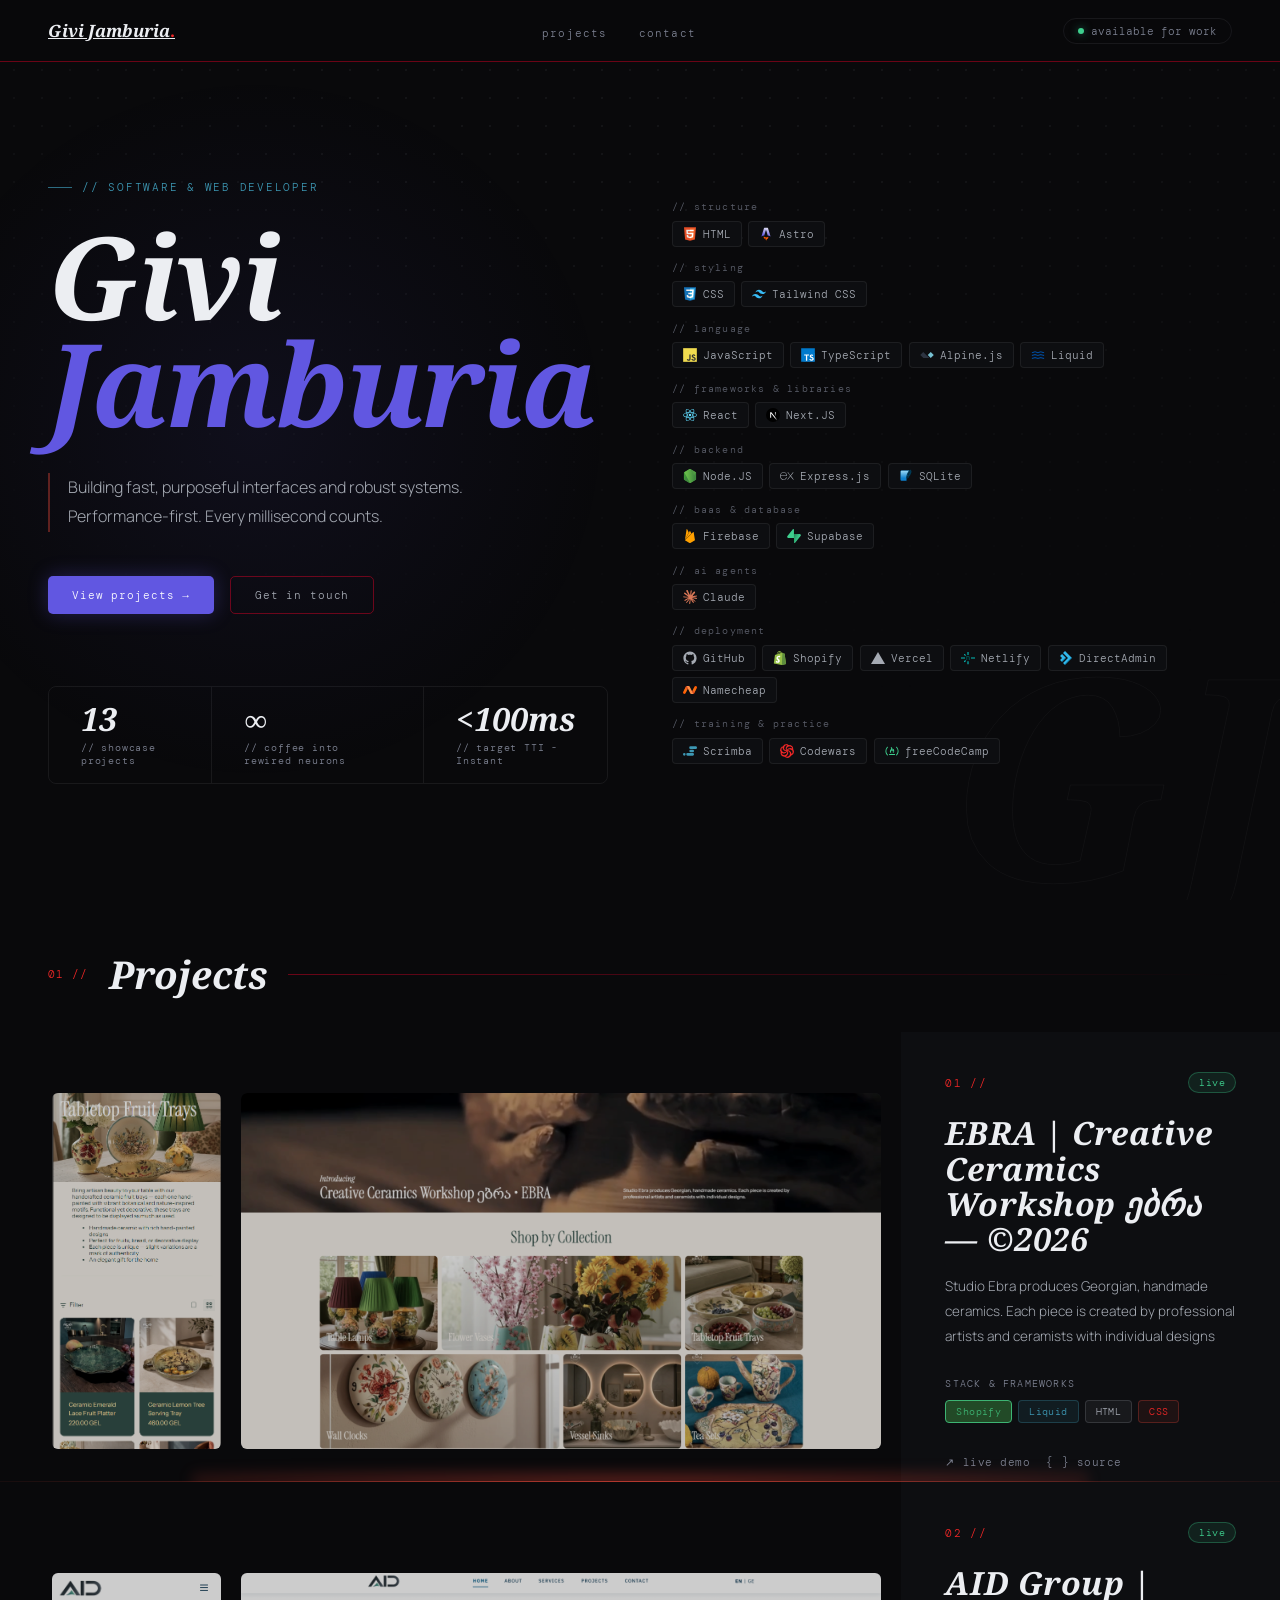
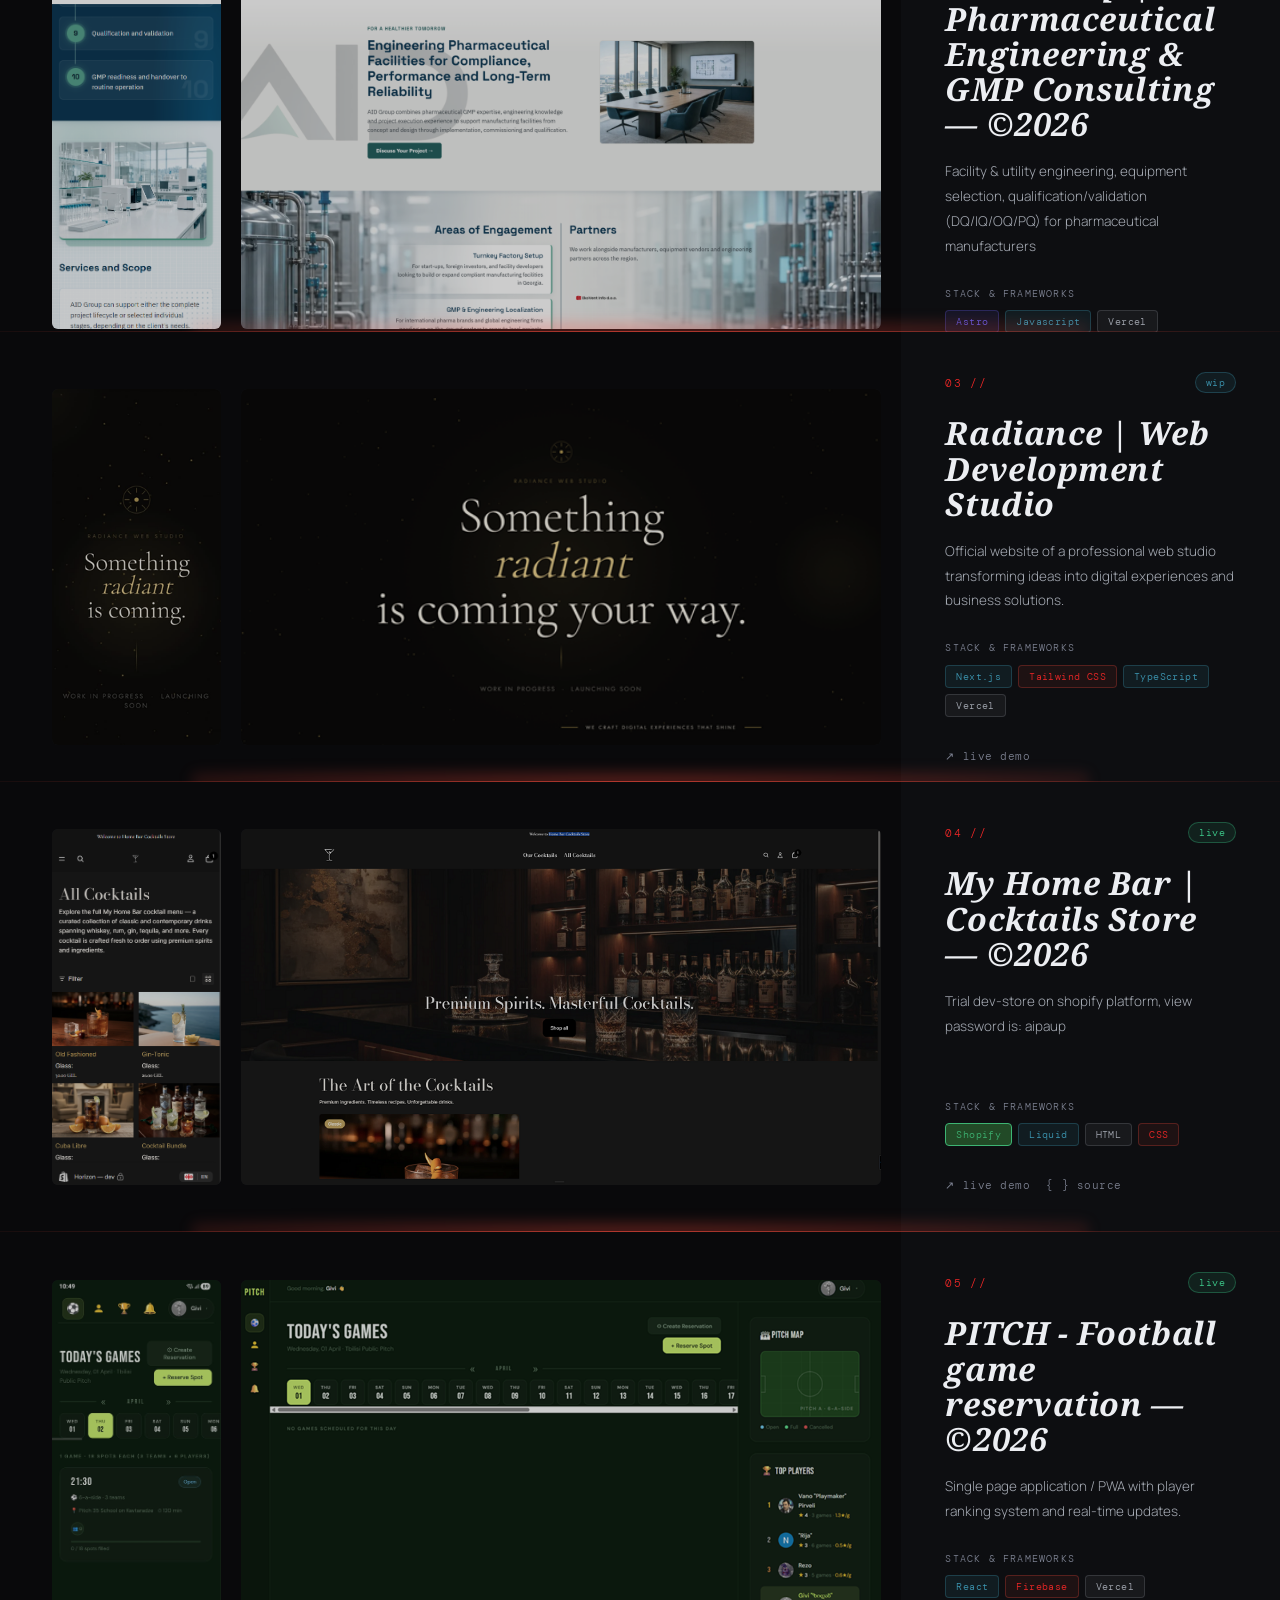
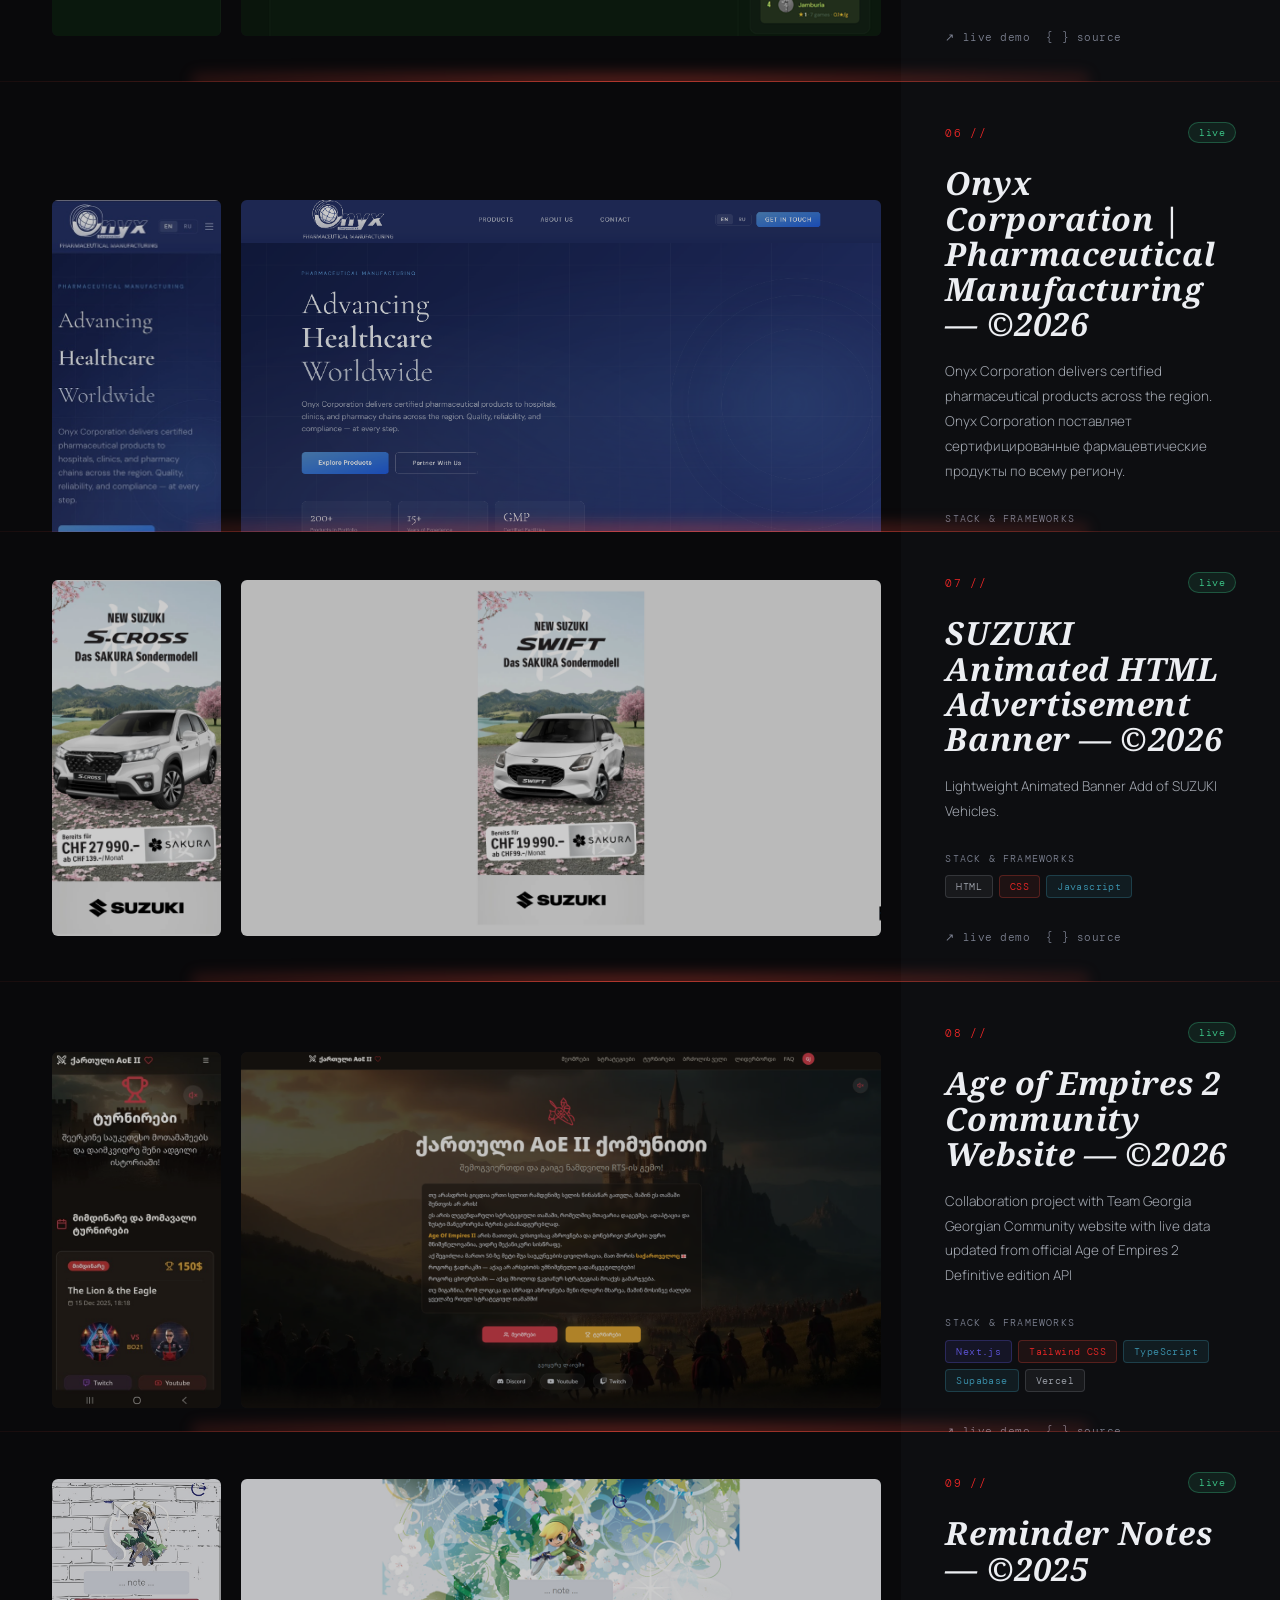
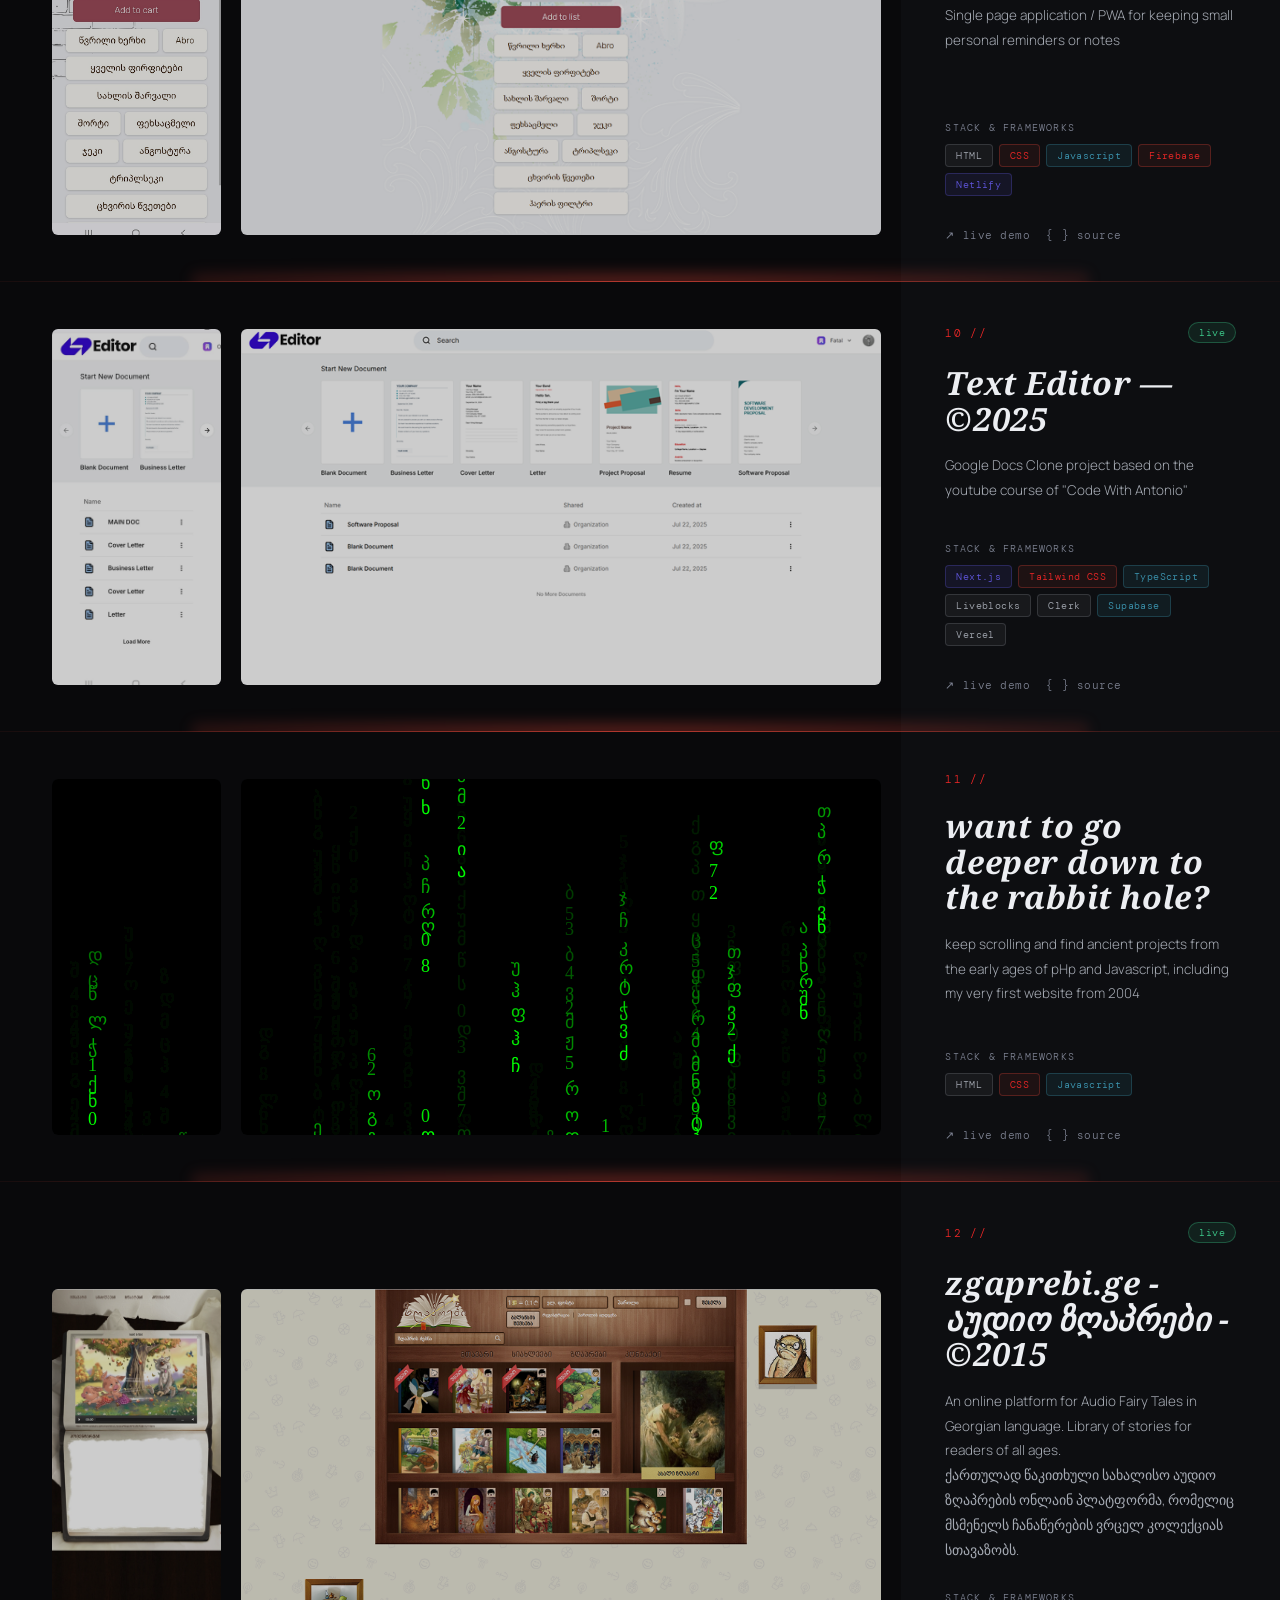
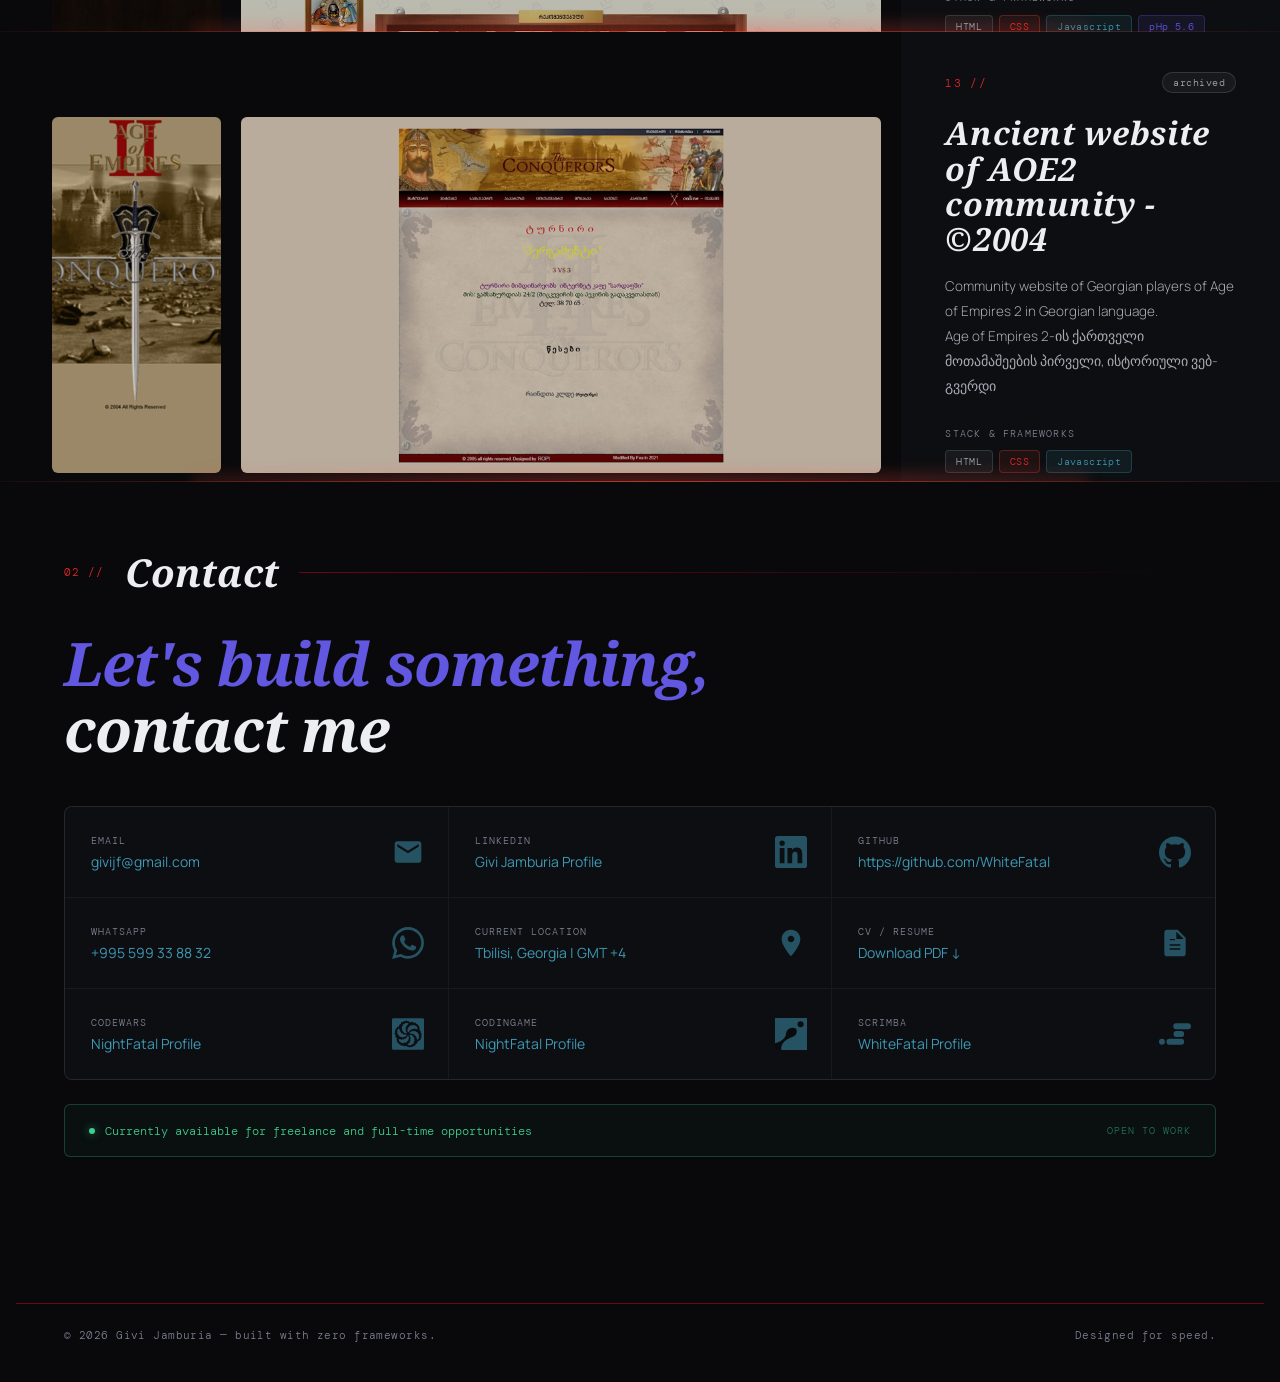
==== commit 0149e1cf: "Update resume link" ====
--- a/index.html
+++ b/index.html
@@ -461,7 +461,7 @@
 
           <!-- CV Document -->
           <a
-            href="https://whitefatal.github.io/resume/givi_jamburia_resume.pdf"
+            href="https://whitefatal.github.io/resume/Givi_Jamburia_Resume.pdf"
             target="_blank"
             class="contact-cell"
           >
